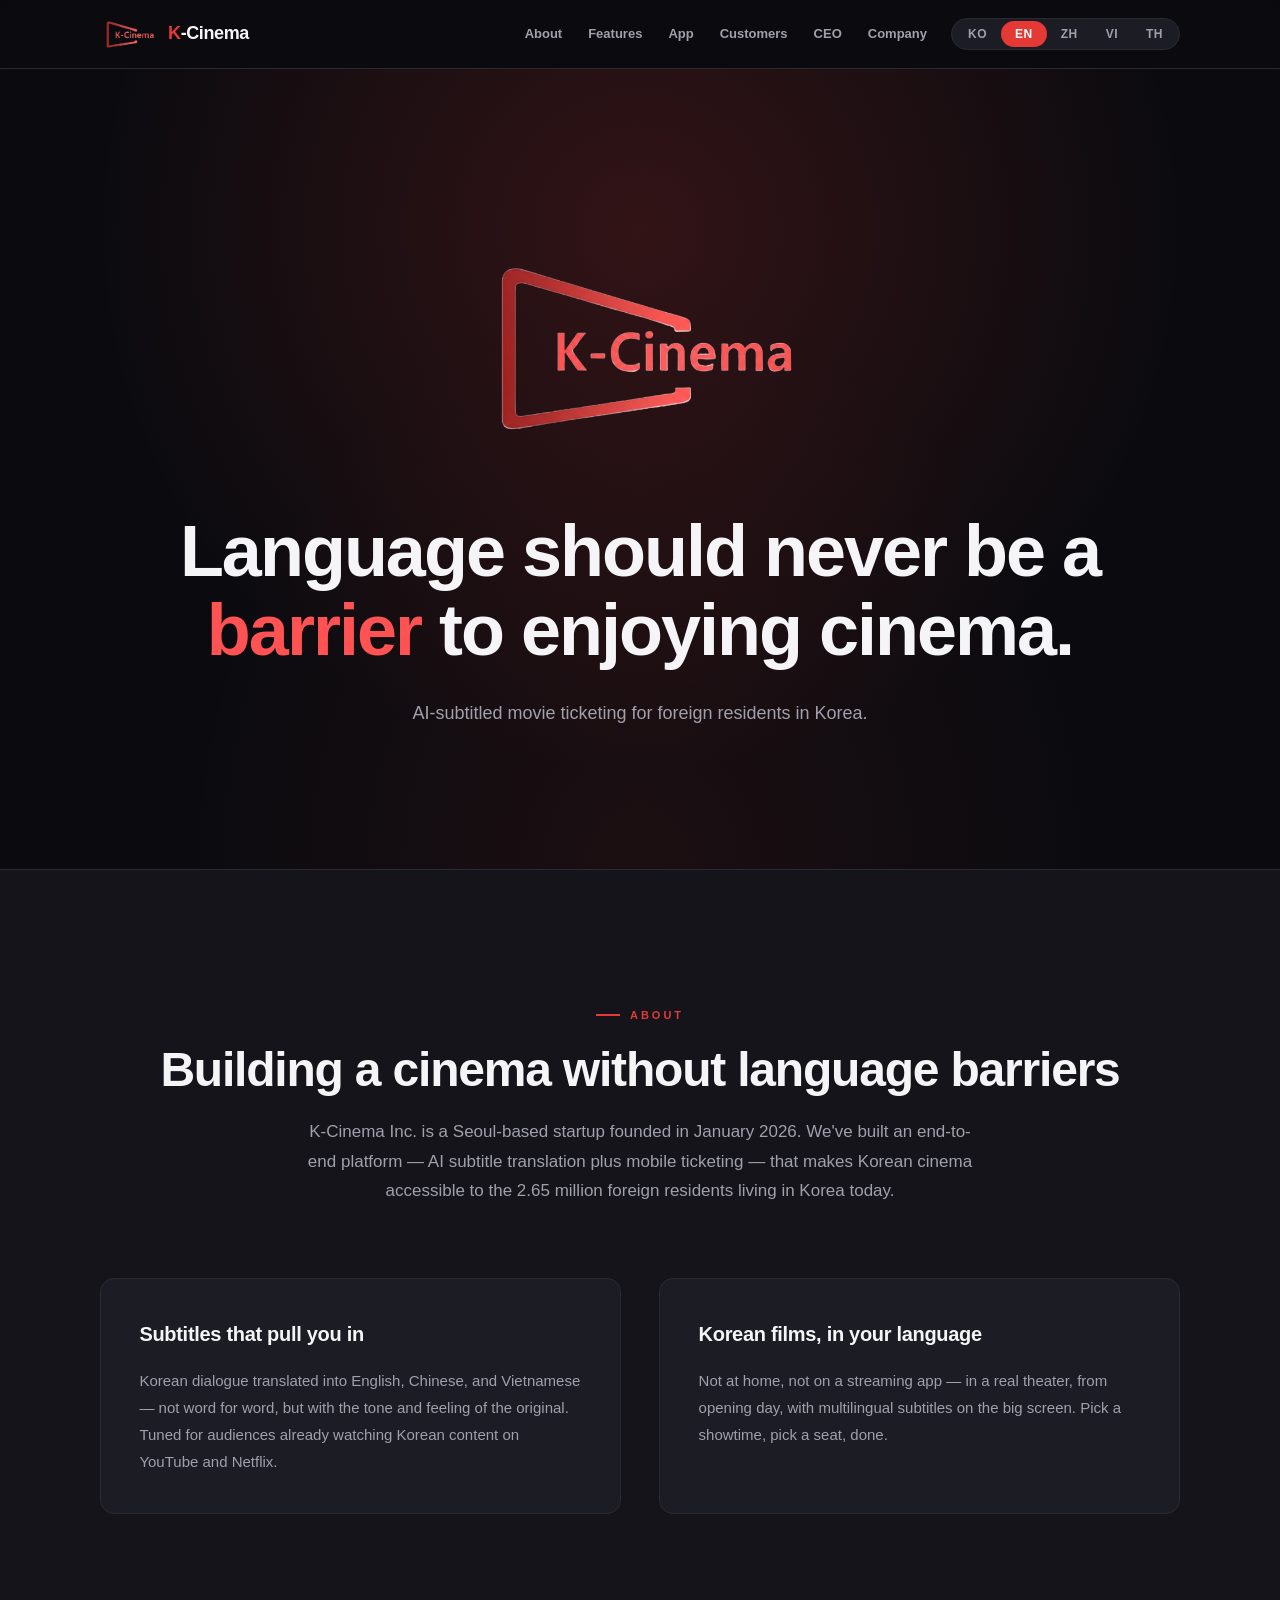
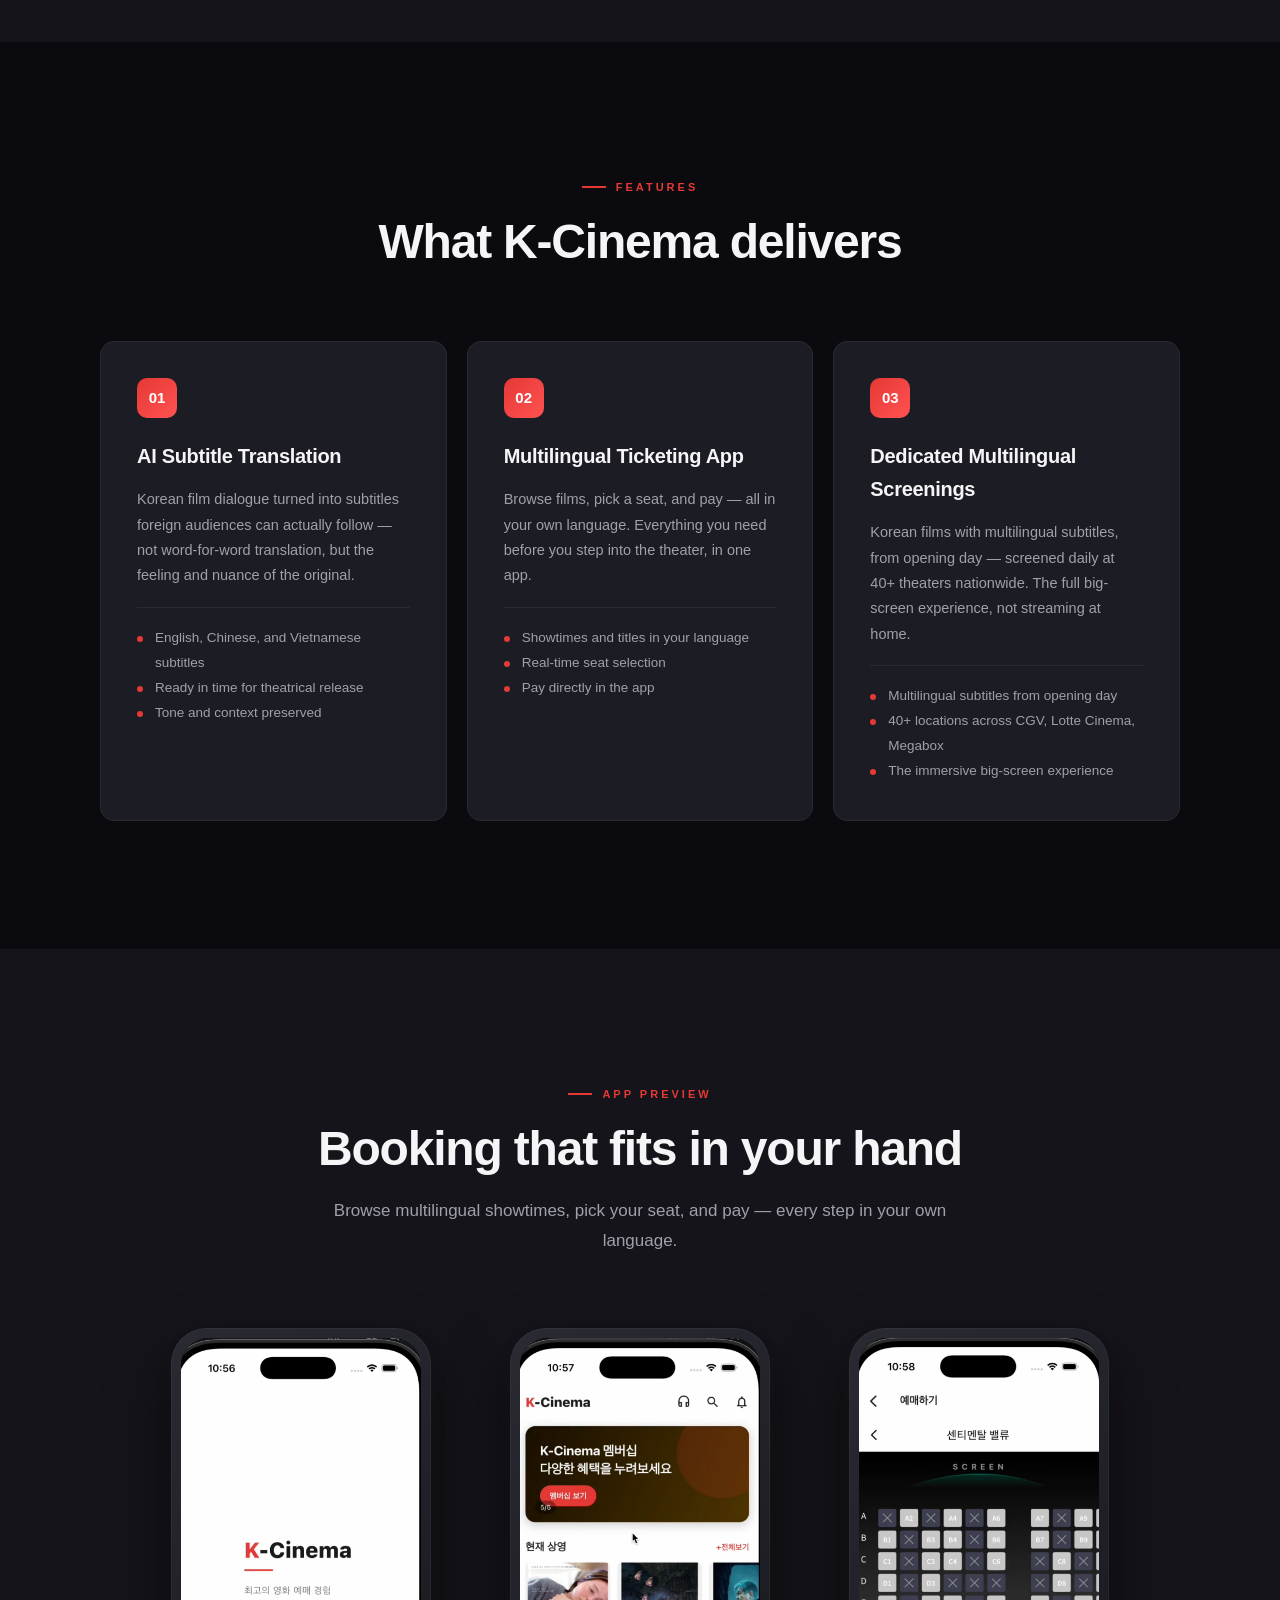
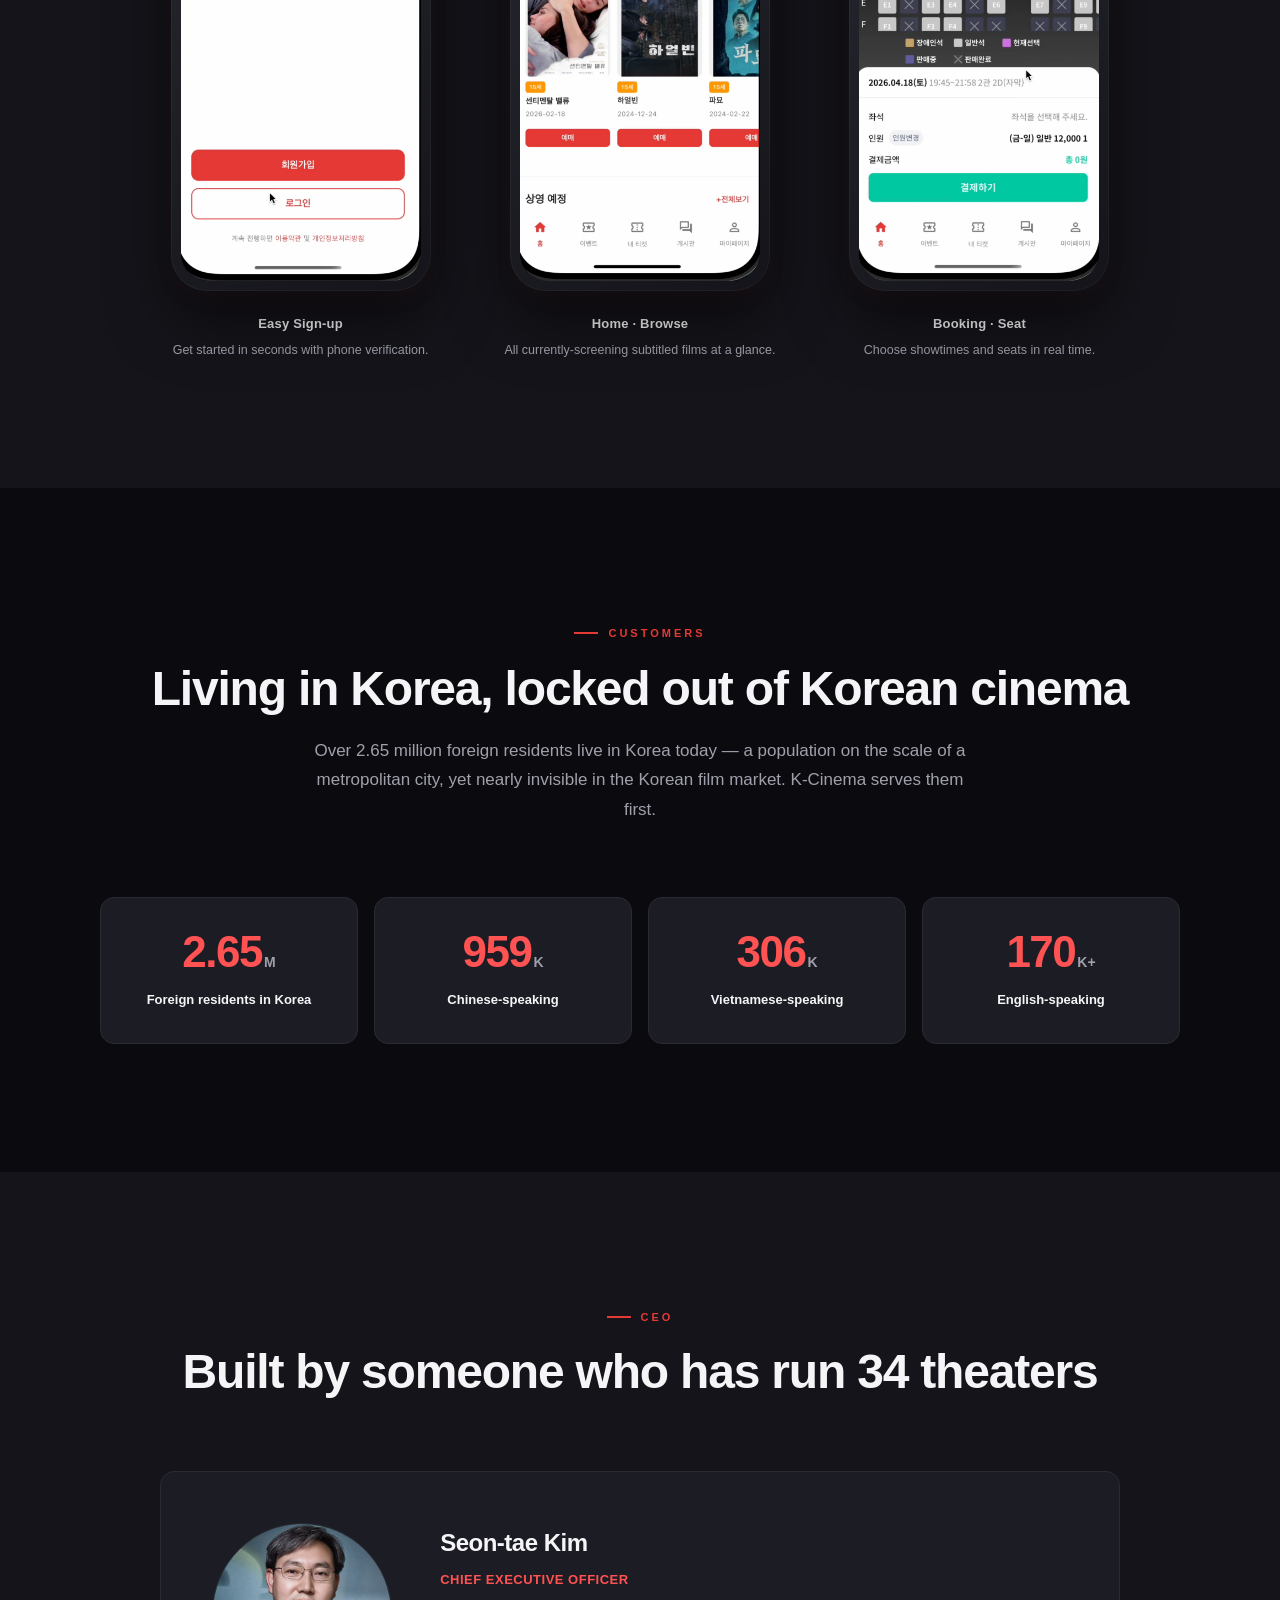
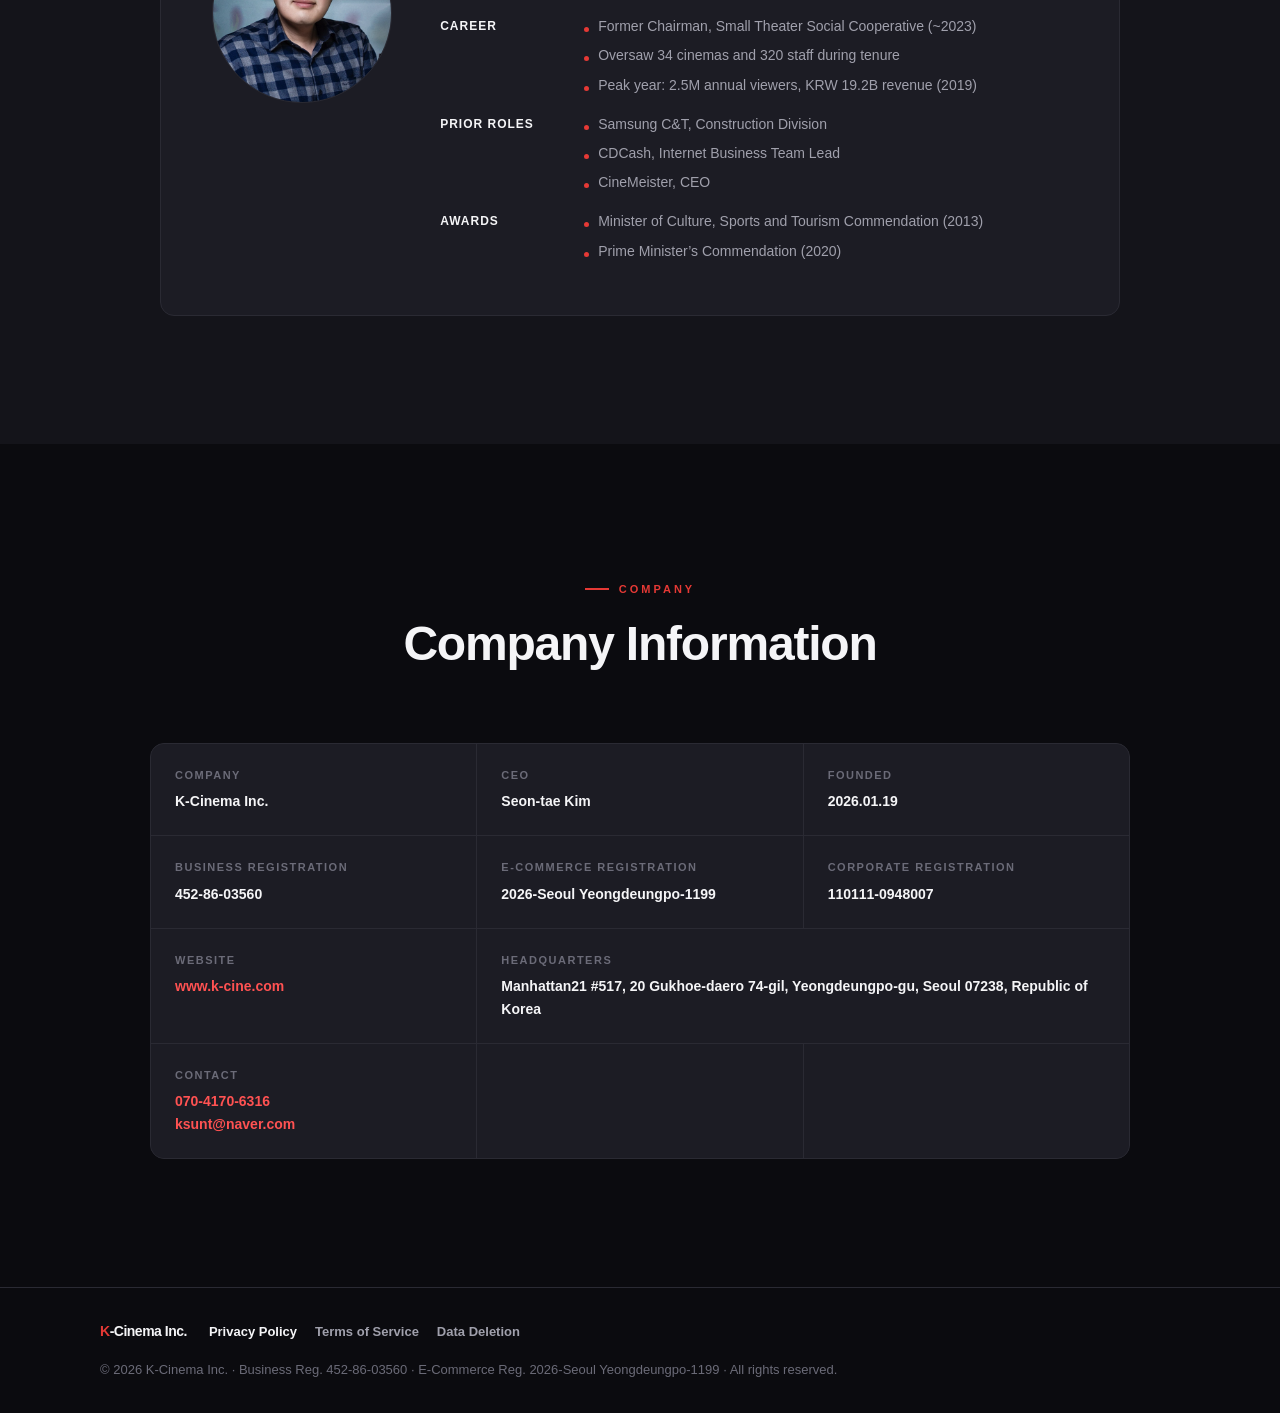
==== index.html @ 25eccb2b "fix: correct EN/VI audience units and i18n translation bugs Localize audience stat numbers so EN/VI " ====
<!DOCTYPE html>
<html lang="ko" data-lang="ko">
<head>
    <meta charset="UTF-8">
    <meta name="viewport" content="width=device-width, initial-scale=1.0">
    <title>K-Cinema | (주)케이시네마</title>
    <meta name="description" content="(주)케이시네마 — AI 자막 자동 번역 기반 영화 티켓 예매. 국내 체류 외국인 265만 명이 언어 장벽 없이 한국 영화를 즐길 수 있도록.">
    <meta property="og:title" content="K-Cinema | (주)케이시네마">
    <meta property="og:description" content="Language should never be a barrier to enjoying cinema.">
    <meta property="og:type" content="website">
    <script>(function(){try{var L=['ko','en','zh','vi','th'];var q=new URLSearchParams(location.search).get('lang');if(q)q=q.toLowerCase();var s=localStorage.getItem('kc-lang');var n=(navigator.language||'').toLowerCase();var l=L.indexOf(q)>=0?q:L.indexOf(s)>=0?s:n.indexOf('ko')===0?'ko':n.indexOf('zh')===0?'zh':n.indexOf('vi')===0?'vi':n.indexOf('th')===0?'th':'en';document.documentElement.setAttribute('data-lang',l);document.documentElement.setAttribute('lang',l);if(L.indexOf(q)>=0)try{localStorage.setItem('kc-lang',q);}catch(e){}}catch(e){}})();</script>
    <meta property="og:url" content="https://www.k-cine.com">
    <meta property="og:image" content="https://www.k-cine.com/logo.png">
    <link rel="icon" type="image/png" href="logo.png">
    <style>
        :root {
            --bg: #0B0B0F;
            --surface: #14141A;
            --card: #1C1C24;
            --card-border: #2A2A33;
            --text: #F5F5F7;
            --text-muted: #A0A0AC;
            --text-dim: #6B6B78;
            --primary: #E53935;
            --primary-soft: #FF5252;
            --primary-dim: #7A1F1D;

            --radius-card: 14px;
            --radius-chip: 999px;

            --container: 1160px;
            --section-py: clamp(72px, 10vw, 132px);

            --font-stack: -apple-system, BlinkMacSystemFont, 'Segoe UI', Roboto, 'Malgun Gothic', '맑은 고딕', sans-serif;
        }

        * { margin: 0; padding: 0; box-sizing: border-box; }
        html { scroll-behavior: smooth; background: var(--bg); }
        body {
            font-family: var(--font-stack);
            color: var(--text);
            background: var(--bg);
            line-height: 1.65;
            -webkit-font-smoothing: antialiased;
            font-feature-settings: "ss01", "ss02";
        }

        img { display: block; max-width: 100%; }
        a { color: inherit; text-decoration: none; }

        .container {
            max-width: var(--container);
            margin: 0 auto;
            padding: 0 clamp(20px, 4vw, 40px);
        }

        section { padding: var(--section-py) 0; }
        section.surface { background: var(--surface); }

        /* ===== i18n visibility ===== */
        [data-lang="ko"] [lang="en"].i18n-el { display: none; }
        [data-lang="en"] [lang="ko"].i18n-el { display: none; }

        /* ===== Nav ===== */
        .nav {
            position: sticky;
            top: 0;
            z-index: 50;
            background: rgba(11, 11, 15, 0.75);
            backdrop-filter: saturate(180%) blur(16px);
            -webkit-backdrop-filter: saturate(180%) blur(16px);
            border-bottom: 1px solid var(--card-border);
        }
        .nav-inner {
            display: flex;
            align-items: center;
            justify-content: space-between;
            height: 68px;
        }
        .brand {
            display: flex;
            align-items: center;
            gap: 10px;
            font-weight: 800;
            font-size: 18px;
            letter-spacing: -0.4px;
        }
        .brand img { height: 38px; width: auto; }
        .brand .k { color: var(--primary); }
        .brand .rest { color: var(--text); }
        .nav-right { display: flex; align-items: center; gap: 24px; }
        .nav-links {
            display: flex;
            gap: 26px;
            font-size: 13px;
            color: var(--text-muted);
        }
        .nav-links a {
            font-weight: 600;
            transition: color 0.15s;
        }
        .nav-links a:hover { color: var(--primary-soft); }
        .lang-toggle {
            display: inline-flex;
            background: var(--card);
            border: 1px solid var(--card-border);
            border-radius: var(--radius-chip);
            padding: 2px;
        }
        .lang-toggle button {
            background: transparent;
            border: 0;
            color: var(--text-muted);
            font-weight: 700;
            font-size: 12px;
            padding: 6px 14px;
            border-radius: var(--radius-chip);
            cursor: pointer;
            letter-spacing: 0.5px;
            transition: all 0.15s;
        }
        .lang-toggle button:hover { color: var(--text); }
        [data-lang="ko"] .lang-toggle [data-setlang="ko"],
        [data-lang="en"] .lang-toggle [data-setlang="en"],
        [data-lang="zh"] .lang-toggle [data-setlang="zh"],
        [data-lang="vi"] .lang-toggle [data-setlang="vi"],
        [data-lang="th"] .lang-toggle [data-setlang="th"] {
            background: var(--primary);
            color: #FFF;
        }
        @media (max-width: 780px) {
            .nav-links { display: none; }
            .lang-toggle button {
                padding: 5px 8px;
                font-size: 11px;
            }
        }

        /* ===== Hero ===== */
        .hero {
            position: relative;
            text-align: center;
            padding: clamp(100px, 14vw, 160px) 0 clamp(80px, 12vw, 140px);
            overflow: hidden;
            border-bottom: 1px solid var(--card-border);
        }
        .hero::before {
            content: "";
            position: absolute;
            inset: 0;
            background:
                radial-gradient(ellipse at 50% 20%, rgba(229, 57, 53, 0.18), transparent 60%),
                radial-gradient(ellipse at 50% 100%, rgba(229, 57, 53, 0.08), transparent 50%);
            pointer-events: none;
        }
        .hero > * { position: relative; }
        .hero-logo {
            display: block;
            margin: 0 auto 48px;
            line-height: 0;
        }
        .hero-logo img {
            height: auto;
            width: clamp(220px, 28vw, 360px);
            display: block;
            margin: 0 auto;
        }
        .hero-tagline {
            font-size: clamp(36px, 7vw, 72px);
            font-weight: 800;
            line-height: 1.1;
            letter-spacing: -2px;
            margin: 0 auto 28px;
            max-width: 960px;
        }
        .hero-tagline .emph { color: var(--primary-soft); }
        .hero-sub {
            font-size: clamp(15px, 1.6vw, 18px);
            color: var(--text-muted);
            max-width: 680px;
            margin: 0 auto;
            line-height: 1.7;
        }
        /* ===== Section headings ===== */
        .section-head {
            text-align: center;
            margin-bottom: clamp(40px, 6vw, 72px);
        }
        .section-eyebrow {
            display: inline-flex;
            align-items: center;
            gap: 10px;
            text-transform: uppercase;
            font-size: 11px;
            letter-spacing: 3px;
            font-weight: 700;
            color: var(--primary);
            margin-bottom: 18px;
        }
        .section-eyebrow::before {
            content: "";
            width: 24px;
            height: 2px;
            background: var(--primary);
        }
        h2 {
            font-size: clamp(30px, 4.5vw, 48px);
            font-weight: 800;
            letter-spacing: -1.2px;
            line-height: 1.15;
            color: var(--text);
        }
        .section-lead {
            max-width: 680px;
            margin: 20px auto 0;
            color: var(--text-muted);
            font-size: clamp(15px, 1.5vw, 17px);
            line-height: 1.75;
        }
        h3 {
            font-size: 20px;
            font-weight: 700;
            letter-spacing: -0.3px;
            color: var(--text);
        }

        /* ===== About ===== */
        .about-grid {
            display: grid;
            grid-template-columns: repeat(2, 1fr);
            gap: clamp(24px, 3vw, 48px);
        }
        .about-card {
            background: var(--card);
            border: 1px solid var(--card-border);
            border-radius: var(--radius-card);
            padding: clamp(28px, 3vw, 40px);
        }
        .about-card h3 { margin-bottom: 16px; }
        .about-card p { color: var(--text-muted); line-height: 1.8; font-size: 15px; }
        .about-card p + p { margin-top: 14px; }
        .about-card strong { color: var(--text); font-weight: 700; }
        @media (max-width: 760px) { .about-grid { grid-template-columns: 1fr; } }

        /* ===== Services ===== */
        .service-grid {
            display: grid;
            grid-template-columns: repeat(3, 1fr);
            gap: 20px;
        }
        .service-card {
            background: var(--card);
            border: 1px solid var(--card-border);
            border-radius: var(--radius-card);
            padding: clamp(28px, 3vw, 36px);
            transition: border-color 0.2s, transform 0.2s;
        }
        .service-card:hover { border-color: var(--primary-dim); transform: translateY(-2px); }
        .service-card .num {
            display: inline-flex;
            align-items: center;
            justify-content: center;
            width: 40px;
            height: 40px;
            border-radius: 10px;
            background: linear-gradient(135deg, var(--primary), var(--primary-soft));
            color: #FFF;
            font-weight: 800;
            margin-bottom: 22px;
            font-size: 15px;
        }
        .service-card h3 { margin-bottom: 14px; }
        .service-card .desc { color: var(--text-muted); font-size: 14.5px; line-height: 1.75; }
        .service-card ul {
            list-style: none;
            margin-top: 18px;
            padding-top: 18px;
            border-top: 1px solid var(--card-border);
            font-size: 13.5px;
            color: var(--text-muted);
            line-height: 1.85;
        }
        .service-card ul li {
            padding-left: 18px;
            position: relative;
        }
        .service-card ul li::before {
            content: "";
            position: absolute;
            left: 0;
            top: 10px;
            width: 6px;
            height: 6px;
            background: var(--primary);
            border-radius: 50%;
        }
        @media (max-width: 900px) { .service-grid { grid-template-columns: 1fr; } }

        /* ===== App Preview ===== */
        .app-preview {
            display: grid;
            grid-template-columns: repeat(3, 1fr);
            gap: clamp(20px, 3vw, 40px);
            max-width: 980px;
            margin: 0 auto;
        }
        .phone-card {
            text-align: center;
        }
        .phone {
            position: relative;
            width: 100%;
            max-width: 260px;
            aspect-ratio: 9 / 19.5;
            margin: 0 auto;
            border-radius: 36px;
            padding: 10px;
            background: linear-gradient(145deg, #2A2A33, #14141A);
            box-shadow:
                0 30px 60px rgba(0,0,0,0.5),
                0 10px 20px rgba(229, 57, 53, 0.05),
                inset 0 0 0 1px rgba(255,255,255,0.04);
        }
        .phone-screen {
            width: 100%;
            height: 100%;
            background: #000;
            border-radius: 28px;
            overflow: hidden;
            position: relative;
        }
        .phone-screen img {
            position: absolute;
            inset: 0;
            width: 100%;
            height: 100%;
            object-fit: cover;
            z-index: 2;
        }
        .phone-screen .placeholder {
            position: absolute;
            inset: 0;
            z-index: 1;
            display: flex;
            align-items: center;
            justify-content: center;
            background:
                radial-gradient(ellipse at 50% 30%, rgba(229, 57, 53, 0.15), transparent 60%),
                #0A0A0F;
            color: var(--text-dim);
            font-size: 11px;
            letter-spacing: 2px;
            text-transform: uppercase;
            font-weight: 700;
        }
        .phone-screen .placeholder::before {
            content: "";
            position: absolute;
            top: 14px;
            left: 50%;
            transform: translateX(-50%);
            width: 80px;
            height: 20px;
            background: #0A0A0F;
            border-radius: 0 0 12px 12px;
        }
        .phone-card-label {
            margin-top: 22px;
            font-size: 13px;
            font-weight: 700;
            color: var(--text);
            letter-spacing: 0.2px;
        }
        .phone-card-desc {
            margin-top: 6px;
            font-size: 12.5px;
            color: var(--text-muted);
            line-height: 1.6;
        }
        @media (max-width: 820px) {
            .app-preview { grid-template-columns: 1fr; max-width: 320px; }
        }

        /* ===== Audience stats ===== */
        .audience-grid {
            display: grid;
            grid-template-columns: repeat(4, 1fr);
            gap: 16px;
        }
        .stat-card {
            background: var(--card);
            border: 1px solid var(--card-border);
            border-radius: var(--radius-card);
            padding: 32px 20px;
            text-align: center;
        }
        .stat-num {
            font-size: clamp(32px, 4vw, 44px);
            font-weight: 800;
            color: var(--primary-soft);
            letter-spacing: -1.5px;
            line-height: 1;
        }
        .stat-unit {
            font-size: 14px;
            font-weight: 700;
            color: var(--text-muted);
            margin-left: 2px;
        }
        .stat-label {
            margin-top: 14px;
            font-size: 13px;
            color: var(--text);
            font-weight: 600;
        }
        @media (max-width: 760px) { .audience-grid { grid-template-columns: repeat(2, 1fr); } }

        /* ===== Leadership ===== */
        .leader-card {
            background: var(--card);
            border: 1px solid var(--card-border);
            border-radius: var(--radius-card);
            padding: clamp(32px, 4vw, 56px);
            max-width: 960px;
            margin: 0 auto;
            display: grid;
            grid-template-columns: 180px 1fr;
            gap: clamp(24px, 4vw, 48px);
            align-items: start;
        }
        .leader-photo {
            width: 180px;
            height: 180px;
            border-radius: 50%;
            overflow: hidden;
            background: linear-gradient(135deg, var(--primary), var(--primary-dim));
            position: relative;
            border: 1px solid var(--card-border);
            flex-shrink: 0;
        }
        .leader-photo img {
            width: 100%;
            height: 100%;
            object-fit: cover;
        }
        .leader-name {
            font-size: 24px;
            font-weight: 800;
            letter-spacing: -0.5px;
        }
        .leader-name .en {
            display: inline-block;
            margin-left: 8px;
            font-size: 15px;
            color: var(--text-muted);
            font-weight: 600;
        }
        .leader-title {
            margin-top: 6px;
            font-size: 13px;
            color: var(--primary-soft);
            font-weight: 700;
            letter-spacing: 0.5px;
            text-transform: uppercase;
        }
        .leader-bio {
            margin-top: 24px;
            display: grid;
            grid-template-columns: 120px 1fr;
            gap: 14px 24px;
            font-size: 14px;
            line-height: 1.75;
        }
        .leader-bio dt {
            font-weight: 700;
            color: var(--text);
            font-size: 12px;
            text-transform: uppercase;
            letter-spacing: 1px;
            padding-top: 2px;
        }
        .leader-bio dd { color: var(--text-muted); }
        .leader-bio .bio-list {
            list-style: none;
            margin: 0;
            padding: 0;
        }
        .leader-bio .bio-list li {
            padding-left: 14px;
            position: relative;
            line-height: 1.8;
        }
        .leader-bio .bio-list li::before {
            content: "";
            position: absolute;
            left: 0;
            top: 13px;
            width: 5px;
            height: 5px;
            background: var(--primary);
            border-radius: 50%;
        }
        .leader-bio .bio-list li + li { margin-top: 4px; }
        @media (max-width: 760px) {
            .leader-card { grid-template-columns: 1fr; text-align: center; }
            .leader-photo { margin: 0 auto; width: 140px; height: 140px; }
            .leader-bio { grid-template-columns: 1fr; gap: 4px 0; text-align: left; }
            .leader-bio dd { margin-bottom: 14px; }
        }

        /* ===== Contact — compact ===== */
        .contact-grid {
            display: grid;
            grid-template-columns: repeat(3, 1fr);
            gap: 1px;
            max-width: 980px;
            margin: 0 auto;
            background: var(--card-border);
            border: 1px solid var(--card-border);
            border-radius: var(--radius-card);
            overflow: hidden;
        }
        .contact-cell {
            background: var(--card);
            padding: 22px 24px;
        }
        .contact-cell dt {
            font-size: 11px;
            font-weight: 700;
            text-transform: uppercase;
            letter-spacing: 1.5px;
            color: var(--text-dim);
            margin-bottom: 6px;
        }
        .contact-cell dd {
            font-size: 14px;
            color: var(--text);
            font-weight: 600;
            word-break: break-word;
        }
        .contact-cell dd a { color: var(--primary-soft); }
        .contact-cell dd a:hover { color: var(--primary); text-decoration: underline; }
        .contact-cell.span-2 { grid-column: span 2; }
        @media (max-width: 760px) {
            .contact-grid { grid-template-columns: 1fr; }
            .contact-cell.span-2 { grid-column: span 1; }
        }

        /* ===== Footer ===== */
        footer {
            border-top: 1px solid var(--card-border);
            padding: 32px 0;
            font-size: 13px;
            color: var(--text-dim);
        }
        .footer-inner {
            display: flex;
            justify-content: space-between;
            align-items: center;
            gap: 16px 24px;
            flex-wrap: wrap;
        }
        .footer-left {
            display: flex;
            align-items: center;
            gap: 22px;
            flex-wrap: wrap;
        }
        .footer-brand {
            font-weight: 800;
            letter-spacing: -0.5px;
            color: var(--text);
            font-size: 14px;
        }
        .footer-brand .k { color: var(--primary); }
        .footer-links {
            display: flex;
            gap: 18px;
            font-size: 13px;
        }
        .footer-links a {
            color: var(--text-muted);
            font-weight: 600;
            cursor: pointer;
            transition: color 0.15s;
        }
        .footer-links a.priv { color: var(--text); }
        .footer-links a:hover { color: var(--primary-soft); }
    </style>
</head>
<body>

<nav class="nav">
    <div class="container nav-inner">
        <a class="brand" href="#top" aria-label="K-Cinema">
            <img src="logo.png" alt="">
            <span><span class="k">K</span><span class="rest">-Cinema</span></span>
        </a>
        <div class="nav-right">
            <div class="nav-links">
                <a href="#about" data-i18n="nav.about">소개</a>
                <a href="#service" data-i18n="nav.service">기능</a>
                <a href="#app" data-i18n="nav.app">앱</a>
                <a href="#audience" data-i18n="nav.audience">고객</a>
                <a href="#leadership" data-i18n="nav.leadership">대표자</a>
                <a href="#contact" data-i18n="nav.contact">회사</a>
            </div>
            <div class="lang-toggle" role="group" aria-label="Language">
                <button type="button" data-setlang="ko">KO</button>
                <button type="button" data-setlang="en">EN</button>
                <button type="button" data-setlang="zh">ZH</button>
                <button type="button" data-setlang="vi">VI</button>
                <button type="button" data-setlang="th">TH</button>
            </div>
        </div>
    </div>
</nav>

<section class="hero" id="top">
    <div class="container">
        <div class="hero-logo">
            <img src="logo.png" alt="K-Cinema">
        </div>
        <h1 class="hero-tagline">
            <span data-i18n-html="hero.tagline">언어가 영화 관람의 <span class="emph">장벽</span>이 되지 않는 사회를 만듭니다.</span>
        </h1>
        <p class="hero-sub" data-i18n="hero.sub">AI 자막 자동 번역 기반 영화 티켓 예매 서비스</p>
    </div>
</section>

<section class="surface" id="about">
    <div class="container">
        <div class="section-head">
            <div class="section-eyebrow" data-i18n="about.eyebrow">소개</div>
            <h2 data-i18n="about.title">언어 장벽 없는 영화관을 만듭니다</h2>
            <p class="section-lead" data-i18n="about.lead">(주)케이시네마는 2026년 1월 설립된 스타트업으로, 국내에 거주하는 외국인 체류자 약 265만 명이 언어 장벽 없이 한국 영화를 즐길 수 있도록 AI 자막 자동 번역과 영화 티켓 예매를 결합한 통합 서비스를 개발했습니다.</p>
        </div>
        <div class="about-grid">
            <div class="about-card">
                <h3 data-i18n="about.card1.title">영화에 빠져들게 하는 자막</h3>
                <p data-i18n="about.card1.p">한국어 대사를 영어·중국어·베트남어로 옮깁니다. 직역이 아니라 대사의 뉘앙스와 감정까지 담은 자막 — 이미 유튜브와 넷플릭스로 한국 콘텐츠를 즐기고 있는 외국인 관객의 눈높이에 맞춥니다.</p>
            </div>
            <div class="about-card">
                <h3 data-i18n="about.card2.title">한국 영화, 자국어 자막으로</h3>
                <p data-i18n="about.card2.p">집에서 켜는 OTT가 아니라 극장에서, 개봉 당일부터 다국어 자막으로 한국 영화를 상영합니다. 관객은 앱에서 상영작과 시간을 고르고 좌석을 예매하면 끝입니다.</p>
            </div>
        </div>
    </div>
</section>

<section id="service">
    <div class="container">
        <div class="section-head">
            <div class="section-eyebrow" data-i18n="service.eyebrow">기능</div>
            <h2 data-i18n="service.title">K-Cinema가 제공하는 것</h2>
        </div>
        <div class="service-grid">
            <article class="service-card">
                <div class="num">01</div>
                <h3 data-i18n="service.s1.title">AI 자막 자동 번역</h3>
                <p class="desc" data-i18n="service.s1.desc">한국 영화의 대사를 외국인 관객이 자연스럽게 따라갈 수 있는 자막으로 옮깁니다. 직역이 아니라, 원작의 뉘앙스와 감정을 그대로 살린 번역입니다.</p>
                <ul>
                    <li data-i18n="service.s1.li1">영어 · 중국어 · 베트남어 자막 제공</li>
                    <li data-i18n="service.s1.li2">개봉 시점에 맞춘 빠른 공급</li>
                    <li data-i18n="service.s1.li3">문맥과 어감을 살린 번역 품질</li>
                </ul>
            </article>
            <article class="service-card">
                <div class="num">02</div>
                <h3 data-i18n="service.s2.title">다국어 영화 예매 앱</h3>
                <p class="desc" data-i18n="service.s2.desc">한국어를 몰라도 자국어로 영화를 고르고, 좌석을 예매하고, 결제까지. 영화관에 도착하기 전까지 모든 과정을 앱 하나로 끝냅니다.</p>
                <ul>
                    <li data-i18n="service.s2.li1">자국어로 보는 상영작과 시간표</li>
                    <li data-i18n="service.s2.li2">실시간 좌석 선택</li>
                    <li data-i18n="service.s2.li3">앱 안에서 바로 결제</li>
                </ul>
            </article>
            <article class="service-card">
                <div class="num">03</div>
                <h3 data-i18n="service.s3.title">전용 다국어 상영관</h3>
                <p class="desc" data-i18n="service.s3.desc">전국 40여 개 영화관에서 개봉 당일부터 한국 영화를 다국어 자막으로 매일 상영합니다. 집에서 켜는 OTT가 아닌, 극장의 대형 스크린에서만 경험할 수 있는 관람입니다.</p>
                <ul>
                    <li data-i18n="service.s3.li1">개봉 당일부터 다국어 자막 상영</li>
                    <li data-i18n="service.s3.li2">CGV · 롯데시네마 · 메가박스 40여 개 지점</li>
                    <li data-i18n="service.s3.li3">극장에서만 만나는 대형 스크린 관람 경험</li>
                </ul>
            </article>
        </div>
    </div>
</section>

<section class="surface" id="app">
    <div class="container">
        <div class="section-head">
            <div class="section-eyebrow" data-i18n="app.eyebrow">앱 미리보기</div>
            <h2 data-i18n="app.title">손 안에서 끝나는 예매 경험</h2>
            <p class="section-lead" data-i18n="app.lead">홈 화면에서 다국어 상영작을 확인하고, 좌석을 고르고, 결제까지 — 전 과정을 자국어로.</p>
        </div>
        <div class="app-preview">
            <div class="phone-card">
                <div class="phone">
                    <div class="phone-screen">
                        <img src="images/app-captured/home.png" alt="" onerror="this.style.display='none'">
                        <div class="placeholder">Sign up</div>
                    </div>
                </div>
                <div class="phone-card-label" data-i18n="app.phone1.label">간편 회원가입</div>
                <div class="phone-card-desc" data-i18n="app.phone1.desc">휴대폰 번호 인증으로 몇 초 안에 시작.</div>
            </div>
            <div class="phone-card">
                <div class="phone">
                    <div class="phone-screen">
                        <img src="images/app-captured/browse-movie.png" alt="" onerror="this.style.display='none'">
                        <div class="placeholder">Home</div>
                    </div>
                </div>
                <div class="phone-card-label" data-i18n="app.phone2.label">홈 · 상영작 탐색</div>
                <div class="phone-card-desc" data-i18n="app.phone2.desc">현재 상영 중인 다국어 자막 영화를 한눈에.</div>
            </div>
            <div class="phone-card">
                <div class="phone">
                    <div class="phone-screen">
                        <img src="images/app-captured/booking-seat.png" alt="" onerror="this.style.display='none'">
                        <div class="placeholder">Booking</div>
                    </div>
                </div>
                <div class="phone-card-label" data-i18n="app.phone3.label">예매 · 좌석 선택</div>
                <div class="phone-card-desc" data-i18n="app.phone3.desc">상영 시간과 좌석을 실시간으로 선택.</div>
            </div>
        </div>
    </div>
</section>

<section id="audience">
    <div class="container">
        <div class="section-head">
            <div class="section-eyebrow" data-i18n="audience.eyebrow">고객</div>
            <h2 data-i18n="audience.title">한국에 살고, 한국 영화를 보지 못하는 관객들</h2>
            <p class="section-lead" data-i18n="audience.lead">국내 외국인 체류자는 약 265만 명 — 광역시 하나에 맞먹는 규모지만, 한국 영화 시장에서 거의 보이지 않는 관객층입니다. K-Cinema는 이들을 첫 번째 고객으로 둡니다.</p>
        </div>
        <div class="audience-grid">
            <div class="stat-card">
                <div><span class="stat-num">2.65</span><span class="stat-unit">M</span></div>
                <div class="stat-label" data-i18n="audience.s1">국내 외국인 체류자</div>
            </div>
            <div class="stat-card">
                <div><span class="stat-num" data-i18n="audience.n2">95.9</span><span class="stat-unit" data-i18n="unit.10k">만</span></div>
                <div class="stat-label" data-i18n="audience.s2">중국어권</div>
            </div>
            <div class="stat-card">
                <div><span class="stat-num" data-i18n="audience.n3">30.6</span><span class="stat-unit" data-i18n="unit.10k">만</span></div>
                <div class="stat-label" data-i18n="audience.s3">베트남어권</div>
            </div>
            <div class="stat-card">
                <div><span class="stat-num" data-i18n="audience.n4">17.0</span><span class="stat-unit" data-i18n="unit.10kplus">만+</span></div>
                <div class="stat-label" data-i18n="audience.s4">영어권</div>
            </div>
        </div>
    </div>
</section>

<section class="surface" id="leadership">
    <div class="container">
        <div class="section-head">
            <div class="section-eyebrow" data-i18n="leader.eyebrow">대표자</div>
            <h2 data-i18n="leader.title">34개 영화관을 운영해 본 사람이 만듭니다</h2>
        </div>
        <div class="leader-card">
            <div class="leader-photo">
                <img src="images/ceo.png" alt="" onerror="this.style.display='none'">
            </div>
            <div>
                <div class="leader-name" data-i18n="leader.name">김선태</div>
                <div class="leader-title" data-i18n="leader.role">대표이사 · CEO</div>
                <dl class="leader-bio">
                    <dt data-i18n="leader.bio1.dt">경력</dt>
                    <dd data-i18n-html="leader.bio1.dd"><ul class="bio-list"><li>작은영화관사회적협동조합 이사장 역임 (~2023)</li><li>재임 중 전국 34개 영화관, 직원 320명 운영</li><li>연 관람객 250만 명, 연 매출 192억 원 달성 (2019 기준)</li></ul></dd>

                    <dt data-i18n="leader.bio2.dt">이전 이력</dt>
                    <dd data-i18n-html="leader.bio2.dd"><ul class="bio-list"><li>삼성물산 건설부문</li><li>시디캐시(CDCash) 인터넷사업 팀장</li><li>시네마이스터 대표</li></ul></dd>

                    <dt data-i18n="leader.bio3.dt">수상</dt>
                    <dd data-i18n-html="leader.bio3.dd"><ul class="bio-list"><li>문화체육관광부 장관 표창 (2013)</li><li>국무총리 표창 (2020)</li></ul></dd>
                </dl>
            </div>
        </div>
    </div>
</section>

<section id="contact">
    <div class="container">
        <div class="section-head">
            <div class="section-eyebrow" data-i18n="contact.eyebrow">회사</div>
            <h2 data-i18n="contact.title">회사 정보 및 연락처</h2>
        </div>
        <dl class="contact-grid">
            <div class="contact-cell">
                <dt data-i18n="contact.company">회사명</dt>
                <dd data-i18n="contact.companyV">(주)케이시네마</dd>
            </div>
            <div class="contact-cell">
                <dt data-i18n="contact.ceo">대표자</dt>
                <dd data-i18n="contact.ceoV">김선태</dd>
            </div>
            <div class="contact-cell">
                <dt data-i18n="contact.founded">설립일</dt>
                <dd>2026.01.19</dd>
            </div>
            <div class="contact-cell">
                <dt data-i18n="contact.bizreg">사업자등록번호</dt>
                <dd>452-86-03560</dd>
            </div>
            <div class="contact-cell">
                <dt data-i18n="contact.ecreg">통신판매업 신고번호</dt>
                <dd data-i18n="contact.ecregV">제2026-서울영등포-1199호</dd>
            </div>
            <div class="contact-cell">
                <dt data-i18n="contact.corpreg">법인등록번호</dt>
                <dd>110111-0948007</dd>
            </div>
            <div class="contact-cell">
                <dt data-i18n="contact.web">웹사이트</dt>
                <dd><a href="https://www.k-cine.com">www.k-cine.com</a></dd>
            </div>
            <div class="contact-cell span-2">
                <dt data-i18n="contact.address">본사</dt>
                <dd data-i18n="contact.addressV">서울 영등포구 국회대로74길 20, 맨하탄21 517호 (07238)</dd>
            </div>
            <div class="contact-cell">
                <dt data-i18n="contact.reach">연락처</dt>
                <dd><a href="tel:+827041706316">070-4170-6316</a><br><a href="mailto:ksunt@naver.com">ksunt@naver.com</a></dd>
            </div>
            <div class="contact-cell" aria-hidden="true"></div>
            <div class="contact-cell" aria-hidden="true"></div>
        </dl>
    </div>
</section>

<footer>
    <div class="container footer-inner">
        <div class="footer-left">
            <div class="footer-brand"><span class="k">K</span>-Cinema Inc.</div>
            <div class="footer-links">
                <a class="priv" href="privacy.html" data-i18n="footer.privacy">개인정보처리방침</a>
                <a href="terms.html" data-i18n="footer.terms">이용약관</a>
                <a href="data-deletion.html" data-i18n="footer.dataDeletion">데이터 삭제 안내</a>
            </div>
        </div>
        <div data-i18n="footer.meta">&copy; 2026 (주)케이시네마 · 사업자등록번호 452-86-03560 · 통신판매업 신고번호 제2026-서울영등포-1199호 · All rights reserved.</div>
    </div>
</footer>

<script>
(function() {
    const dict = {
        ko: {
            'nav.about': '소개', 'nav.service': '기능', 'nav.app': '앱', 'nav.audience': '고객', 'nav.leadership': '대표자', 'nav.contact': '회사',

            'hero.tagline': '언어가 영화 관람의 <span class="emph">장벽</span>이 되지 않는 사회를 만듭니다.',
            'hero.sub': 'AI 자막 자동 번역 기반 영화 티켓 예매 서비스',

            'about.eyebrow': '소개',
            'about.title': '언어 장벽 없는 영화관을 만듭니다',
            'about.lead': '(주)케이시네마는 2026년 1월 설립된 스타트업으로, 국내에 거주하는 외국인 체류자 약 265만 명이 언어 장벽 없이 한국 영화를 즐길 수 있도록 AI 자막 자동 번역과 영화 티켓 예매를 결합한 통합 서비스를 개발했습니다.',
            'about.card1.title': '영화에 빠져들게 하는 자막',
            'about.card1.p': '한국어 대사를 영어·중국어·베트남어로 옮깁니다. 직역이 아니라 대사의 뉘앙스와 감정까지 담은 자막 — 이미 유튜브와 넷플릭스로 한국 콘텐츠를 즐기고 있는 외국인 관객의 눈높이에 맞춥니다.',
            'about.card2.title': '한국 영화, 자국어 자막으로',
            'about.card2.p': '집에서 켜는 OTT가 아니라 극장에서, 개봉 당일부터 다국어 자막으로 한국 영화를 상영합니다. 관객은 앱에서 상영작과 시간을 고르고 좌석을 예매하면 끝입니다.',

            'service.eyebrow': '기능',
            'service.title': 'K-Cinema가 제공하는 것',
            'service.s1.title': 'AI 자막 자동 번역',
            'service.s1.desc': '한국 영화의 대사를 외국인 관객이 자연스럽게 따라갈 수 있는 자막으로 옮깁니다. 직역이 아니라, 원작의 뉘앙스와 감정을 그대로 살린 번역입니다.',
            'service.s1.li1': '영어 · 중국어 · 베트남어 자막 제공',
            'service.s1.li2': '개봉 시점에 맞춘 빠른 공급',
            'service.s1.li3': '문맥과 어감을 살린 번역 품질',
            'service.s2.title': '다국어 영화 예매 앱',
            'service.s2.desc': '한국어를 몰라도 자국어로 영화를 고르고, 좌석을 예매하고, 결제까지. 영화관에 도착하기 전까지 모든 과정을 앱 하나로 끝냅니다.',
            'service.s2.li1': '자국어로 보는 상영작과 시간표',
            'service.s2.li2': '실시간 좌석 선택',
            'service.s2.li3': '앱 안에서 바로 결제',
            'service.s3.title': '전용 다국어 상영관',
            'service.s3.desc': '전국 40여 개 영화관에서 개봉 당일부터 한국 영화를 다국어 자막으로 매일 상영합니다. 집에서 켜는 OTT가 아닌, 극장의 대형 스크린에서만 경험할 수 있는 관람입니다.',
            'service.s3.li1': '개봉 당일부터 다국어 자막 상영',
            'service.s3.li2': 'CGV · 롯데시네마 · 메가박스 40여 개 지점',
            'service.s3.li3': '극장에서만 만나는 대형 스크린 관람 경험',

            'app.eyebrow': '앱 미리보기',
            'app.title': '손 안에서 끝나는 예매 경험',
            'app.lead': '홈 화면에서 다국어 상영작을 확인하고, 좌석을 고르고, 결제까지 — 전 과정을 자국어로.',
            'app.phone1.label': '간편 회원가입',
            'app.phone1.desc': '휴대폰 번호 인증으로 몇 초 안에 시작.',
            'app.phone2.label': '홈 · 상영작 탐색',
            'app.phone2.desc': '현재 상영 중인 다국어 자막 영화를 한눈에.',
            'app.phone3.label': '예매 · 좌석 선택',
            'app.phone3.desc': '상영 시간과 좌석을 실시간으로 선택.',

            'audience.eyebrow': '고객',
            'audience.title': '한국에 살고, 한국 영화를 보지 못하는 관객들',
            'audience.lead': '국내 외국인 체류자는 약 265만 명 — 광역시 하나에 맞먹는 규모지만, 한국 영화 시장에서 거의 보이지 않는 관객층입니다. K-Cinema는 이들을 첫 번째 고객으로 둡니다.',
            'audience.s1': '국내 외국인 체류자',
            'audience.s2': '중국어권',
            'audience.s3': '베트남어권',
            'audience.s4': '영어권',
            'audience.n2': '95.9', 'audience.n3': '30.6', 'audience.n4': '17.0',
            'unit.10k': '만', 'unit.10kplus': '만+',

            'leader.eyebrow': '대표자',
            'leader.title': '34개 영화관을 운영해 본 사람이 만듭니다',
            'leader.name': '김선태',
            'leader.role': '대표이사 · CEO',
            'leader.bio1.dt': '경력',
            'leader.bio1.dd': '<ul class="bio-list"><li>작은영화관사회적협동조합 이사장 역임 (~2023)</li><li>재임 중 전국 34개 영화관, 직원 320명 운영</li><li>연 관람객 250만 명, 연 매출 192억 원 달성 (2019 기준)</li></ul>',
            'leader.bio2.dt': '이전 이력',
            'leader.bio2.dd': '<ul class="bio-list"><li>삼성물산 건설부문</li><li>시디캐시(CDCash) 인터넷사업 팀장</li><li>시네마이스터 대표</li></ul>',
            'leader.bio3.dt': '수상',
            'leader.bio3.dd': '<ul class="bio-list"><li>문화체육관광부 장관 표창 (2013)</li><li>국무총리 표창 (2020)</li></ul>',

            'contact.eyebrow': '회사',
            'contact.title': '회사 정보 및 연락처',
            'contact.company': '회사명',
            'contact.companyV': '(주)케이시네마',
            'contact.ceo': '대표자',
            'contact.ceoV': '김선태',
            'contact.founded': '설립일',
            'contact.bizreg': '사업자등록번호',
            'contact.ecreg': '통신판매업 신고번호',
            'contact.ecregV': '제2026-서울영등포-1199호',
            'contact.corpreg': '법인등록번호',
            'contact.web': '웹사이트',
            'contact.address': '본사',
            'contact.addressV': '서울 영등포구 국회대로74길 20, 맨하탄21 517호 (07238)',
            'contact.reach': '연락처',

            'footer.privacy': '개인정보처리방침',
            'footer.terms': '이용약관',
            'footer.dataDeletion': '데이터 삭제 안내',
            'footer.meta': '© 2026 (주)케이시네마 · 사업자등록번호 452-86-03560 · 통신판매업 신고번호 제2026-서울영등포-1199호 · All rights reserved.'
        },
        en: {
            'nav.about': 'About', 'nav.service': 'Features', 'nav.app': 'App', 'nav.audience': 'Customers', 'nav.leadership': 'CEO', 'nav.contact': 'Company',

            'hero.tagline': 'Language should never be a <span class="emph">barrier</span> to enjoying cinema.',
            'hero.sub': 'AI-subtitled movie ticketing for foreign residents in Korea.',

            'about.eyebrow': 'About',
            'about.title': 'Building a cinema without language barriers',
            'about.lead': "K-Cinema Inc. is a Seoul-based startup founded in January 2026. We've built an end-to-end platform — AI subtitle translation plus mobile ticketing — that makes Korean cinema accessible to the 2.65 million foreign residents living in Korea today.",
            'about.card1.title': 'Subtitles that pull you in',
            'about.card1.p': "Korean dialogue translated into English, Chinese, and Vietnamese — not word for word, but with the tone and feeling of the original. Tuned for audiences already watching Korean content on YouTube and Netflix.",
            'about.card2.title': 'Korean films, in your language',
            'about.card2.p': 'Not at home, not on a streaming app — in a real theater, from opening day, with multilingual subtitles on the big screen. Pick a showtime, pick a seat, done.',

            'service.eyebrow': 'Features',
            'service.title': 'What K-Cinema delivers',
            'service.s1.title': 'AI Subtitle Translation',
            'service.s1.desc': 'Korean film dialogue turned into subtitles foreign audiences can actually follow — not word-for-word translation, but the feeling and nuance of the original.',
            'service.s1.li1': 'English, Chinese, and Vietnamese subtitles',
            'service.s1.li2': 'Ready in time for theatrical release',
            'service.s1.li3': 'Tone and context preserved',
            'service.s2.title': 'Multilingual Ticketing App',
            'service.s2.desc': 'Browse films, pick a seat, and pay — all in your own language. Everything you need before you step into the theater, in one app.',
            'service.s2.li1': 'Showtimes and titles in your language',
            'service.s2.li2': 'Real-time seat selection',
            'service.s2.li3': 'Pay directly in the app',
            'service.s3.title': 'Dedicated Multilingual Screenings',
            'service.s3.desc': 'Korean films with multilingual subtitles, from opening day — screened daily at 40+ theaters nationwide. The full big-screen experience, not streaming at home.',
            'service.s3.li1': 'Multilingual subtitles from opening day',
            'service.s3.li2': '40+ locations across CGV, Lotte Cinema, Megabox',
            'service.s3.li3': 'The immersive big-screen experience',

            'app.eyebrow': 'App Preview',
            'app.title': 'Booking that fits in your hand',
            'app.lead': 'Browse multilingual showtimes, pick your seat, and pay — every step in your own language.',
            'app.phone1.label': 'Easy Sign-up',
            'app.phone1.desc': 'Get started in seconds with phone verification.',
            'app.phone2.label': 'Home · Browse',
            'app.phone2.desc': 'All currently-screening subtitled films at a glance.',
            'app.phone3.label': 'Booking · Seat',
            'app.phone3.desc': 'Choose showtimes and seats in real time.',

            'audience.eyebrow': 'Customers',
            'audience.title': 'Living in Korea, locked out of Korean cinema',
            'audience.lead': 'Over 2.65 million foreign residents live in Korea today — a population on the scale of a metropolitan city, yet nearly invisible in the Korean film market. K-Cinema serves them first.',
            'audience.s1': 'Foreign residents in Korea',
            'audience.s2': 'Chinese-speaking',
            'audience.s3': 'Vietnamese-speaking',
            'audience.s4': 'English-speaking',
            'audience.n2': '959', 'audience.n3': '306', 'audience.n4': '170',
            'unit.10k': 'K', 'unit.10kplus': 'K+',

            'leader.eyebrow': 'CEO',
            'leader.title': 'Built by someone who has run 34 theaters',
            'leader.name': 'Seon-tae Kim',
            'leader.role': 'Chief Executive Officer',
            'leader.bio1.dt': 'Career',
            'leader.bio1.dd': '<ul class="bio-list"><li>Former Chairman, Small Theater Social Cooperative (~2023)</li><li>Oversaw 34 cinemas and 320 staff during tenure</li><li>Peak year: 2.5M annual viewers, KRW 19.2B revenue (2019)</li></ul>',
            'leader.bio2.dt': 'Prior Roles',
            'leader.bio2.dd': '<ul class="bio-list"><li>Samsung C&amp;T, Construction Division</li><li>CDCash, Internet Business Team Lead</li><li>CineMeister, CEO</li></ul>',
            'leader.bio3.dt': 'Awards',
            'leader.bio3.dd': '<ul class="bio-list"><li>Minister of Culture, Sports and Tourism Commendation (2013)</li><li>Prime Minister&rsquo;s Commendation (2020)</li></ul>',

            'contact.eyebrow': 'Company',
            'contact.title': 'Company Information',
            'contact.company': 'Company',
            'contact.companyV': 'K-Cinema Inc.',
            'contact.ceo': 'CEO',
            'contact.ceoV': 'Seon-tae Kim',
            'contact.founded': 'Founded',
            'contact.bizreg': 'Business Registration',
            'contact.ecreg': 'E-Commerce Registration',
            'contact.ecregV': '2026-Seoul Yeongdeungpo-1199',
            'contact.corpreg': 'Corporate Registration',
            'contact.web': 'Website',
            'contact.address': 'Headquarters',
            'contact.addressV': 'Manhattan21 #517, 20 Gukhoe-daero 74-gil, Yeongdeungpo-gu, Seoul 07238, Republic of Korea',
            'contact.reach': 'Contact',

            'footer.privacy': 'Privacy Policy',
            'footer.terms': 'Terms of Service',
            'footer.dataDeletion': 'Data Deletion',
            'footer.meta': '© 2026 K-Cinema Inc. · Business Reg. 452-86-03560 · E-Commerce Reg. 2026-Seoul Yeongdeungpo-1199 · All rights reserved.'
        },
        zh: {
            'nav.about': '介绍', 'nav.service': '功能', 'nav.app': '应用', 'nav.audience': '客户', 'nav.leadership': '代表', 'nav.contact': '公司',

            'hero.tagline': '语言不应成为观影的<span class="emph">障碍</span>。',
            'hero.sub': '基于AI字幕自动翻译的电影购票服务',

            'about.eyebrow': '介绍',
            'about.title': '打造没有语言障碍的影院',
            'about.lead': 'K-Cinema株式会社是一家2026年1月成立的初创企业。我们开发了集AI字幕自动翻译与电影购票于一体的一站式平台，让生活在韩国的约265万外国居留者能够不受语言障碍地享受韩国电影。',
            'about.card1.title': '让您沉浸其中的字幕',
            'about.card1.p': '将韩语对白翻译为英语、中文、越南语——不是直译，而是传达原对白的语气和情感。专为已在YouTube和Netflix上欣赏韩国内容的观众而设计。',
            'about.card2.title': '韩语电影，用您的语言',
            'about.card2.p': '不是在家，不是流媒体——而是在真正的影院，从上映首日起，在大银幕上提供多语言字幕。选择场次、选择座位，一切搞定。',

            'service.eyebrow': '功能',
            'service.title': 'K-Cinema提供的服务',
            'service.s1.title': 'AI字幕自动翻译',
            'service.s1.desc': '将韩国电影对白转化为外国观众能够自然跟读的字幕——不是逐字翻译，而是保留原作的语气与情感。',
            'service.s1.li1': '提供英语 · 中文 · 越南语字幕',
            'service.s1.li2': '配合上映时间快速供应',
            'service.s1.li3': '保留语境与语感的翻译品质',
            'service.s2.title': '多语言电影购票应用',
            'service.s2.desc': '不懂韩语也能用母语选片、选座、支付。从选片到抵达影院前的所有流程，一个应用全部搞定。',
            'service.s2.li1': '以母语查看上映作品与时间表',
            'service.s2.li2': '实时选座',
            'service.s2.li3': '应用内直接支付',
            'service.s3.title': '专属多语言放映厅',
            'service.s3.desc': '全国40余家影院从上映首日起每日放映带多语言字幕的韩国电影。不是在家看OTT，而是在影院大银幕上才能体验到的观影。',
            'service.s3.li1': '上映首日起多语言字幕放映',
            'service.s3.li2': 'CGV · 乐天影院 · Megabox 40余家分店',
            'service.s3.li3': '只有在大银幕上才能体验的沉浸感',

            'app.eyebrow': '应用预览',
            'app.title': '掌中完成的购票体验',
            'app.lead': '在首页查看多语言上映作品，选座、支付——全程使用您的母语。',
            'app.phone1.label': '便捷注册',
            'app.phone1.desc': '手机号验证，几秒即可开始。',
            'app.phone2.label': '首页 · 浏览作品',
            'app.phone2.desc': '一目了然地查看正在上映的多语言字幕电影。',
            'app.phone3.label': '购票 · 选座',
            'app.phone3.desc': '实时选择场次与座位。',

            'audience.eyebrow': '客户',
            'audience.title': '生活在韩国，却无法欣赏韩国电影的人们',
            'audience.lead': '国内外国居留者约265万人——相当于一个广域市的规模，却在韩国电影市场中几乎不可见。K-Cinema将他们作为首要客户。',
            'audience.s1': '国内外国居留者',
            'audience.s2': '中文使用者',
            'audience.s3': '越南语使用者',
            'audience.s4': '英语使用者',
            'audience.n2': '95.9', 'audience.n3': '30.6', 'audience.n4': '17.0',
            'unit.10k': '万', 'unit.10kplus': '万+',

            'leader.eyebrow': '代表',
            'leader.title': '由运营过34家影院的人打造',
            'leader.name': '金善泰',
            'leader.role': '代表董事 · CEO',
            'leader.bio1.dt': '经历',
            'leader.bio1.dd': '<ul class="bio-list"><li>曾任小型影院社会合作社理事长（~2023）</li><li>任内运营全国34家影院、320名员工</li><li>年观众250万人次，年营收192亿韩元（2019年基准）</li></ul>',
            'leader.bio2.dt': '过往履历',
            'leader.bio2.dd': '<ul class="bio-list"><li>三星物产建设部门</li><li>CDCash互联网事业团队长</li><li>CineMeister代表</li></ul>',
            'leader.bio3.dt': '获奖',
            'leader.bio3.dd': '<ul class="bio-list"><li>文化体育观光部长官表彰（2013）</li><li>国务总理表彰（2020）</li></ul>',

            'contact.eyebrow': '公司',
            'contact.title': '公司信息与联系方式',
            'contact.company': '公司名称',
            'contact.companyV': 'K-Cinema株式会社',
            'contact.ceo': '代表',
            'contact.ceoV': '金善泰',
            'contact.founded': '成立日期',
            'contact.bizreg': '营业执照号',
            'contact.ecreg': '通信销售业申报号',
            'contact.ecregV': '第2026-首尔永登浦-1199号',
            'contact.corpreg': '法人登记号',
            'contact.web': '网站',
            'contact.address': '总部',
            'contact.addressV': '首尔永登浦区国会议事堂路74街20号 Manhattan21 517室（07238）',
            'contact.reach': '联系方式',

            'footer.privacy': '隐私政策',
            'footer.terms': '使用条款',
            'footer.dataDeletion': '数据删除说明',
            'footer.meta': '© 2026 K-Cinema株式会社 · 营业执照号 452-86-03560 · 通信销售业申报号 第2026-首尔永登浦-1199号 · All rights reserved.'
        },
        vi: {
            'nav.about': 'Giới thiệu', 'nav.service': 'Tính năng', 'nav.app': 'Ứng dụng', 'nav.audience': 'Khách hàng', 'nav.leadership': 'CEO', 'nav.contact': 'Công ty',

            'hero.tagline': 'Ngôn ngữ không nên là <span class="emph">rào cản</span> khi thưởng thức điện ảnh.',
            'hero.sub': 'Dịch vụ đặt vé phim dựa trên phụ đề AI tự động dịch',

            'about.eyebrow': 'Giới thiệu',
            'about.title': 'Xây dựng rạp chiếu không rào cản ngôn ngữ',
            'about.lead': 'K-Cinema Inc. là startup thành lập tháng 1/2026. Chúng tôi phát triển nền tảng tích hợp — dịch phụ đề AI kết hợp đặt vé phim — giúp khoảng 2,65 triệu người nước ngoài cư trú tại Hàn Quốc thưởng thức phim Hàn mà không bị cản trở bởi ngôn ngữ.',
            'about.card1.title': 'Phụ đề cuốn hút bạn vào bộ phim',
            'about.card1.p': 'Lời thoại tiếng Hàn được dịch sang tiếng Anh, Trung và Việt — không dịch sát từng từ mà giữ nguyên sắc thái và cảm xúc. Phù hợp với khán giả đã quen xem nội dung Hàn trên YouTube và Netflix.',
            'about.card2.title': 'Phim Hàn, phụ đề ngôn ngữ của bạn',
            'about.card2.p': 'Không ở nhà, không phải streaming — mà tại rạp thật, từ ngày công chiếu, với phụ đề đa ngôn ngữ trên màn hình lớn. Chọn suất chiếu, chọn ghế, xong.',

            'service.eyebrow': 'Tính năng',
            'service.title': 'K-Cinema mang đến điều gì',
            'service.s1.title': 'Dịch phụ đề AI tự động',
            'service.s1.desc': 'Lời thoại phim Hàn được chuyển thành phụ đề mà khán giả nước ngoài có thể theo dõi tự nhiên — không dịch sát từng từ mà giữ cảm xúc và sắc thái của bản gốc.',
            'service.s1.li1': 'Phụ đề tiếng Anh · Trung · Việt',
            'service.s1.li2': 'Cung cấp kịp thời theo lịch công chiếu',
            'service.s1.li3': 'Chất lượng dịch giữ ngữ cảnh và cảm giác ngôn ngữ',
            'service.s2.title': 'Ứng dụng đặt vé đa ngôn ngữ',
            'service.s2.desc': 'Không biết tiếng Hàn vẫn chọn phim, chọn ghế và thanh toán bằng ngôn ngữ của bạn. Mọi bước trước khi đến rạp — trong một ứng dụng.',
            'service.s2.li1': 'Xem lịch chiếu và phim bằng ngôn ngữ của bạn',
            'service.s2.li2': 'Chọn ghế thời gian thực',
            'service.s2.li3': 'Thanh toán trực tiếp trong ứng dụng',
            'service.s3.title': 'Rạp chiếu đa ngôn ngữ chuyên biệt',
            'service.s3.desc': 'Phim Hàn với phụ đề đa ngôn ngữ, từ ngày công chiếu — chiếu hàng ngày tại hơn 40 rạp trên toàn quốc. Trải nghiệm màn hình lớn, không phải xem ở nhà.',
            'service.s3.li1': 'Phụ đề đa ngôn ngữ từ ngày công chiếu',
            'service.s3.li2': 'Hơn 40 địa điểm CGV · Lotte Cinema · Megabox',
            'service.s3.li3': 'Trải nghiệm màn hình lớn chỉ có tại rạp',

            'app.eyebrow': 'Xem trước ứng dụng',
            'app.title': 'Trải nghiệm đặt vé trong lòng bàn tay',
            'app.lead': 'Xem phim đa ngôn ngữ trên màn hình chính, chọn ghế, thanh toán — mọi bước bằng ngôn ngữ của bạn.',
            'app.phone1.label': 'Đăng ký dễ dàng',
            'app.phone1.desc': 'Xác minh số điện thoại, bắt đầu trong vài giây.',
            'app.phone2.label': 'Trang chủ · Duyệt phim',
            'app.phone2.desc': 'Xem tất cả phim phụ đề đa ngôn ngữ đang chiếu.',
            'app.phone3.label': 'Đặt vé · Chọn ghế',
            'app.phone3.desc': 'Chọn suất chiếu và ghế theo thời gian thực.',

            'audience.eyebrow': 'Khách hàng',
            'audience.title': 'Sống ở Hàn Quốc nhưng không thể xem phim Hàn',
            'audience.lead': 'Hơn 2,65 triệu người nước ngoài cư trú tại Hàn Quốc — quy mô bằng một thành phố lớn, nhưng gần như vô hình trong thị trường phim Hàn. K-Cinema phục vụ họ trước tiên.',
            'audience.s1': 'Người nước ngoài cư trú tại Hàn',
            'audience.s2': 'Người nói tiếng Trung',
            'audience.s3': 'Người nói tiếng Việt',
            'audience.s4': 'Người nói tiếng Anh',
            'audience.n2': '959', 'audience.n3': '306', 'audience.n4': '170',
            'unit.10k': ' nghìn', 'unit.10kplus': ' nghìn+',

            'leader.eyebrow': 'CEO',
            'leader.title': 'Được xây dựng bởi người từng vận hành 34 rạp phim',
            'leader.name': 'Kim Seon-tae',
            'leader.role': 'Giám đốc điều hành · CEO',
            'leader.bio1.dt': 'Sự nghiệp',
            'leader.bio1.dd': '<ul class="bio-list"><li>Cựu Chủ tịch Hợp tác xã Xã hội Rạp phim Nhỏ (~2023)</li><li>Quản lý 34 rạp và 320 nhân viên trên toàn quốc</li><li>Đỉnh cao: 2,5 triệu khán giả/năm, doanh thu 192 tỷ KRW (2019)</li></ul>',
            'leader.bio2.dt': 'Kinh nghiệm trước đây',
            'leader.bio2.dd': '<ul class="bio-list"><li>Samsung C&amp;T, Bộ phận Xây dựng</li><li>CDCash, Trưởng nhóm Kinh doanh Internet</li><li>CineMeister, CEO</li></ul>',
            'leader.bio3.dt': 'Giải thưởng',
            'leader.bio3.dd': '<ul class="bio-list"><li>Bằng khen Bộ Văn hóa, Thể thao và Du lịch (2013)</li><li>Bằng khen Thủ tướng (2020)</li></ul>',

            'contact.eyebrow': 'Công ty',
            'contact.title': 'Thông tin công ty & Liên hệ',
            'contact.company': 'Tên công ty',
            'contact.companyV': 'K-Cinema Inc.',
            'contact.ceo': 'CEO',
            'contact.ceoV': 'Kim Seon-tae',
            'contact.founded': 'Ngày thành lập',
            'contact.bizreg': 'Số đăng ký kinh doanh',
            'contact.ecreg': 'Số đăng ký thương mại điện tử',
            'contact.ecregV': '2026-Seoul Yeongdeungpo-1199',
            'contact.corpreg': 'Số đăng ký pháp nhân',
            'contact.web': 'Website',
            'contact.address': 'Trụ sở',
            'contact.addressV': 'Manhattan21 #517, 20 Gukhoe-daero 74-gil, Yeongdeungpo-gu, Seoul 07238, Hàn Quốc',
            'contact.reach': 'Liên hệ',

            'footer.privacy': 'Chính sách bảo mật',
            'footer.terms': 'Điều khoản sử dụng',
            'footer.dataDeletion': 'Hướng dẫn xóa dữ liệu',
            'footer.meta': '© 2026 K-Cinema Inc. · ĐKKD 452-86-03560 · TMĐT 2026-Seoul Yeongdeungpo-1199 · All rights reserved.'
        },
        th: {
            'nav.about': 'แนะนำ', 'nav.service': 'ฟีเจอร์', 'nav.app': 'แอป', 'nav.audience': 'ลูกค้า', 'nav.leadership': 'CEO', 'nav.contact': 'บริษัท',

            'hero.tagline': 'ภาษาไม่ควรเป็น<span class="emph">อุปสรรค</span>ในการรับชมภาพยนตร์',
            'hero.sub': 'บริการจองตั๋วหนังด้วยคำบรรยาย AI แปลอัตโนมัติ',

            'about.eyebrow': 'แนะนำ',
            'about.title': 'สร้างโรงภาพยนตร์ที่ไม่มีอุปสรรคด้านภาษา',
            'about.lead': 'K-Cinema Inc. เป็นสตาร์ทอัพที่ก่อตั้งในเดือนมกราคม 2026 เราพัฒนาแพลตฟอร์มแบบครบวงจร — แปลคำบรรยาย AI ร่วมกับการจองตั๋วหนัง — เพื่อให้ชาวต่างชาติที่อาศัยอยู่ในเกาหลีกว่า 2.65 ล้านคน สามารถเพลิดเพลินกับภาพยนตร์เกาหลีได้โดยไม่มีอุปสรรคด้านภาษา',
            'about.card1.title': 'คำบรรยายที่ดึงคุณเข้าสู่เรื่อง',
            'about.card1.p': 'บทสนทนาภาษาเกาหลีแปลเป็นอังกฤษ จีน และเวียดนาม — ไม่ใช่การแปลตรงตัว แต่ถ่ายทอดน้ำเสียงและอารมณ์ของต้นฉบับ เหมาะสำหรับผู้ชมที่คุ้นเคยกับคอนเทนต์เกาหลีบน YouTube และ Netflix',
            'about.card2.title': 'ภาพยนตร์เกาหลี ด้วยภาษาของคุณ',
            'about.card2.p': 'ไม่ใช่ที่บ้าน ไม่ใช่สตรีมมิ่ง — แต่ในโรงภาพยนตร์จริง ตั้งแต่วันเปิดฉาย พร้อมคำบรรยายหลายภาษาบนจอใหญ่ เลือกรอบ เลือกที่นั่ง เสร็จสิ้น',

            'service.eyebrow': 'ฟีเจอร์',
            'service.title': 'K-Cinema มอบอะไรให้คุณ',
            'service.s1.title': 'แปลคำบรรยาย AI อัตโนมัติ',
            'service.s1.desc': 'บทสนทนาภาพยนตร์เกาหลีกลายเป็นคำบรรยายที่ผู้ชมต่างชาติติดตามได้อย่างเป็นธรรมชาติ — ไม่ใช่การแปลทีละคำ แต่รักษาความรู้สึกและกลิ่นอายของต้นฉบับ',
            'service.s1.li1': 'คำบรรยายภาษาอังกฤษ · จีน · เวียดนาม',
            'service.s1.li2': 'พร้อมใช้ทันกำหนดการฉาย',
            'service.s1.li3': 'คุณภาพการแปลที่รักษาบริบทและน้ำเสียง',
            'service.s2.title': 'แอปจองตั๋วหลายภาษา',
            'service.s2.desc': 'ไม่รู้ภาษาเกาหลีก็เลือกหนัง เลือกที่นั่ง และชำระเงินได้ด้วยภาษาของคุณ ทุกขั้นตอนก่อนไปโรงภาพยนตร์ — ในแอปเดียว',
            'service.s2.li1': 'ดูตารางฉายและเรื่องด้วยภาษาของคุณ',
            'service.s2.li2': 'เลือกที่นั่งแบบเรียลไทม์',
            'service.s2.li3': 'ชำระเงินในแอปโดยตรง',
            'service.s3.title': 'โรงฉายหลายภาษาเฉพาะทาง',
            'service.s3.desc': 'ภาพยนตร์เกาหลีพร้อมคำบรรยายหลายภาษา ตั้งแต่วันเปิดฉาย — ฉายทุกวันในกว่า 40 โรงทั่วประเทศ ประสบการณ์จอใหญ่ ไม่ใช่สตรีมมิ่งที่บ้าน',
            'service.s3.li1': 'คำบรรยายหลายภาษาตั้งแต่วันเปิดฉาย',
            'service.s3.li2': 'กว่า 40 สาขา CGV · Lotte Cinema · Megabox',
            'service.s3.li3': 'ประสบการณ์จอใหญ่ที่มีเฉพาะในโรงภาพยนตร์',

            'app.eyebrow': 'ตัวอย่างแอป',
            'app.title': 'ประสบการณ์จองตั๋วในมือคุณ',
            'app.lead': 'ดูหนังหลายภาษาบนหน้าหลัก เลือกที่นั่ง ชำระเงิน — ทุกขั้นตอนด้วยภาษาของคุณ',
            'app.phone1.label': 'สมัครง่าย',
            'app.phone1.desc': 'ยืนยันเบอร์โทร เริ่มต้นในไม่กี่วินาที',
            'app.phone2.label': 'หน้าหลัก · เรียกดู',
            'app.phone2.desc': 'ดูหนังคำบรรยายหลายภาษาที่กำลังฉายได้ในที่เดียว',
            'app.phone3.label': 'จอง · เลือกที่นั่ง',
            'app.phone3.desc': 'เลือกรอบฉายและที่นั่งแบบเรียลไทม์',

            'audience.eyebrow': 'ลูกค้า',
            'audience.title': 'อาศัยอยู่ในเกาหลี แต่ไม่สามารถดูภาพยนตร์เกาหลีได้',
            'audience.lead': 'ชาวต่างชาติที่อาศัยอยู่ในเกาหลีกว่า 2.65 ล้านคน — ขนาดเทียบเท่าเมืองใหญ่ แต่แทบมองไม่เห็นในตลาดภาพยนตร์เกาหลี K-Cinema ให้บริการพวกเขาเป็นอันดับแรก',
            'audience.s1': 'ชาวต่างชาติในเกาหลี',
            'audience.s2': 'ผู้พูดภาษาจีน',
            'audience.s3': 'ผู้พูดภาษาเวียดนาม',
            'audience.s4': 'ผู้พูดภาษาอังกฤษ',
            'audience.n2': '95.9', 'audience.n3': '30.6', 'audience.n4': '17.0',
            'unit.10k': ' หมื่น', 'unit.10kplus': ' หมื่น+',

            'leader.eyebrow': 'CEO',
            'leader.title': 'สร้างโดยผู้ที่เคยบริหาร 34 โรงภาพยนตร์',
            'leader.name': 'Kim Seon-tae',
            'leader.role': 'ประธานเจ้าหน้าที่บริหาร · CEO',
            'leader.bio1.dt': 'ประวัติการทำงาน',
            'leader.bio1.dd': '<ul class="bio-list"><li>อดีตประธานสหกรณ์สังคมโรงภาพยนตร์ขนาดเล็ก (~2023)</li><li>บริหาร 34 โรงและพนักงาน 320 คนทั่วประเทศ</li><li>สูงสุด: ผู้ชม 2.5 ล้านคน/ปี รายได้ 19.2 พันล้านวอน (2019)</li></ul>',
            'leader.bio2.dt': 'ประสบการณ์ก่อนหน้า',
            'leader.bio2.dd': '<ul class="bio-list"><li>Samsung C&amp;T ฝ่ายก่อสร้าง</li><li>CDCash หัวหน้าทีมธุรกิจอินเทอร์เน็ต</li><li>CineMeister CEO</li></ul>',
            'leader.bio3.dt': 'รางวัล',
            'leader.bio3.dd': '<ul class="bio-list"><li>เกียรติบัตรจากกระทรวงวัฒนธรรม กีฬา และการท่องเที่ยว (2013)</li><li>เกียรติบัตรจากนายกรัฐมนตรี (2020)</li></ul>',

            'contact.eyebrow': 'บริษัท',
            'contact.title': 'ข้อมูลบริษัทและการติดต่อ',
            'contact.company': 'ชื่อบริษัท',
            'contact.companyV': 'K-Cinema Inc.',
            'contact.ceo': 'CEO',
            'contact.ceoV': 'Kim Seon-tae',
            'contact.founded': 'วันที่ก่อตั้ง',
            'contact.bizreg': 'เลขทะเบียนธุรกิจ',
            'contact.ecreg': 'เลขแจ้งพาณิชย์อิเล็กทรอนิกส์',
            'contact.ecregV': '2026-Seoul Yeongdeungpo-1199',
            'contact.corpreg': 'เลขทะเบียนนิติบุคคล',
            'contact.web': 'เว็บไซต์',
            'contact.address': 'สำนักงานใหญ่',
            'contact.addressV': 'Manhattan21 #517, 20 Gukhoe-daero 74-gil, Yeongdeungpo-gu, Seoul 07238, สาธารณรัฐเกาหลี',
            'contact.reach': 'ติดต่อ',

            'footer.privacy': 'นโยบายความเป็นส่วนตัว',
            'footer.terms': 'ข้อกำหนดการใช้งาน',
            'footer.dataDeletion': 'คำแนะนำการลบข้อมูล',
            'footer.meta': '© 2026 K-Cinema Inc. · เลขทะเบียนธุรกิจ 452-86-03560 · E-Commerce 2026-Seoul Yeongdeungpo-1199 · All rights reserved.'
        }
    };

    const STORAGE_KEY = 'kc-lang';
    const LANGS = ['ko', 'en', 'zh', 'vi', 'th'];

    function getLangFromQuery() {
        const param = new URLSearchParams(window.location.search).get('lang');
        if (!param) return null;
        const normalized = param.toLowerCase();
        return LANGS.includes(normalized) ? normalized : null;
    }

    function getInitialLang() {
        const fromQuery = getLangFromQuery();
        if (fromQuery) return fromQuery;
        const stored = localStorage.getItem(STORAGE_KEY);
        if (LANGS.includes(stored)) return stored;
        const nav = (navigator.language || '').toLowerCase();
        if (nav.startsWith('ko')) return 'ko';
        if (nav.startsWith('zh')) return 'zh';
        if (nav.startsWith('vi')) return 'vi';
        if (nav.startsWith('th')) return 'th';
        return 'en';
    }

    function apply(lang) {
        const d = dict[lang];
        document.documentElement.setAttribute('data-lang', lang);
        document.documentElement.setAttribute('lang', lang);
        document.querySelectorAll('[data-i18n]').forEach(el => {
            const key = el.getAttribute('data-i18n');
            if (d[key] !== undefined) el.textContent = d[key];
        });
        document.querySelectorAll('[data-i18n-html]').forEach(el => {
            const key = el.getAttribute('data-i18n-html');
            if (d[key] !== undefined) el.innerHTML = d[key];
        });
        localStorage.setItem(STORAGE_KEY, lang);
    }

    document.addEventListener('DOMContentLoaded', () => {
        apply(getInitialLang());
        document.querySelectorAll('.lang-toggle button').forEach(btn => {
            btn.addEventListener('click', () => apply(btn.getAttribute('data-setlang')));
        });
    });
})();
</script>

</body>
</html>
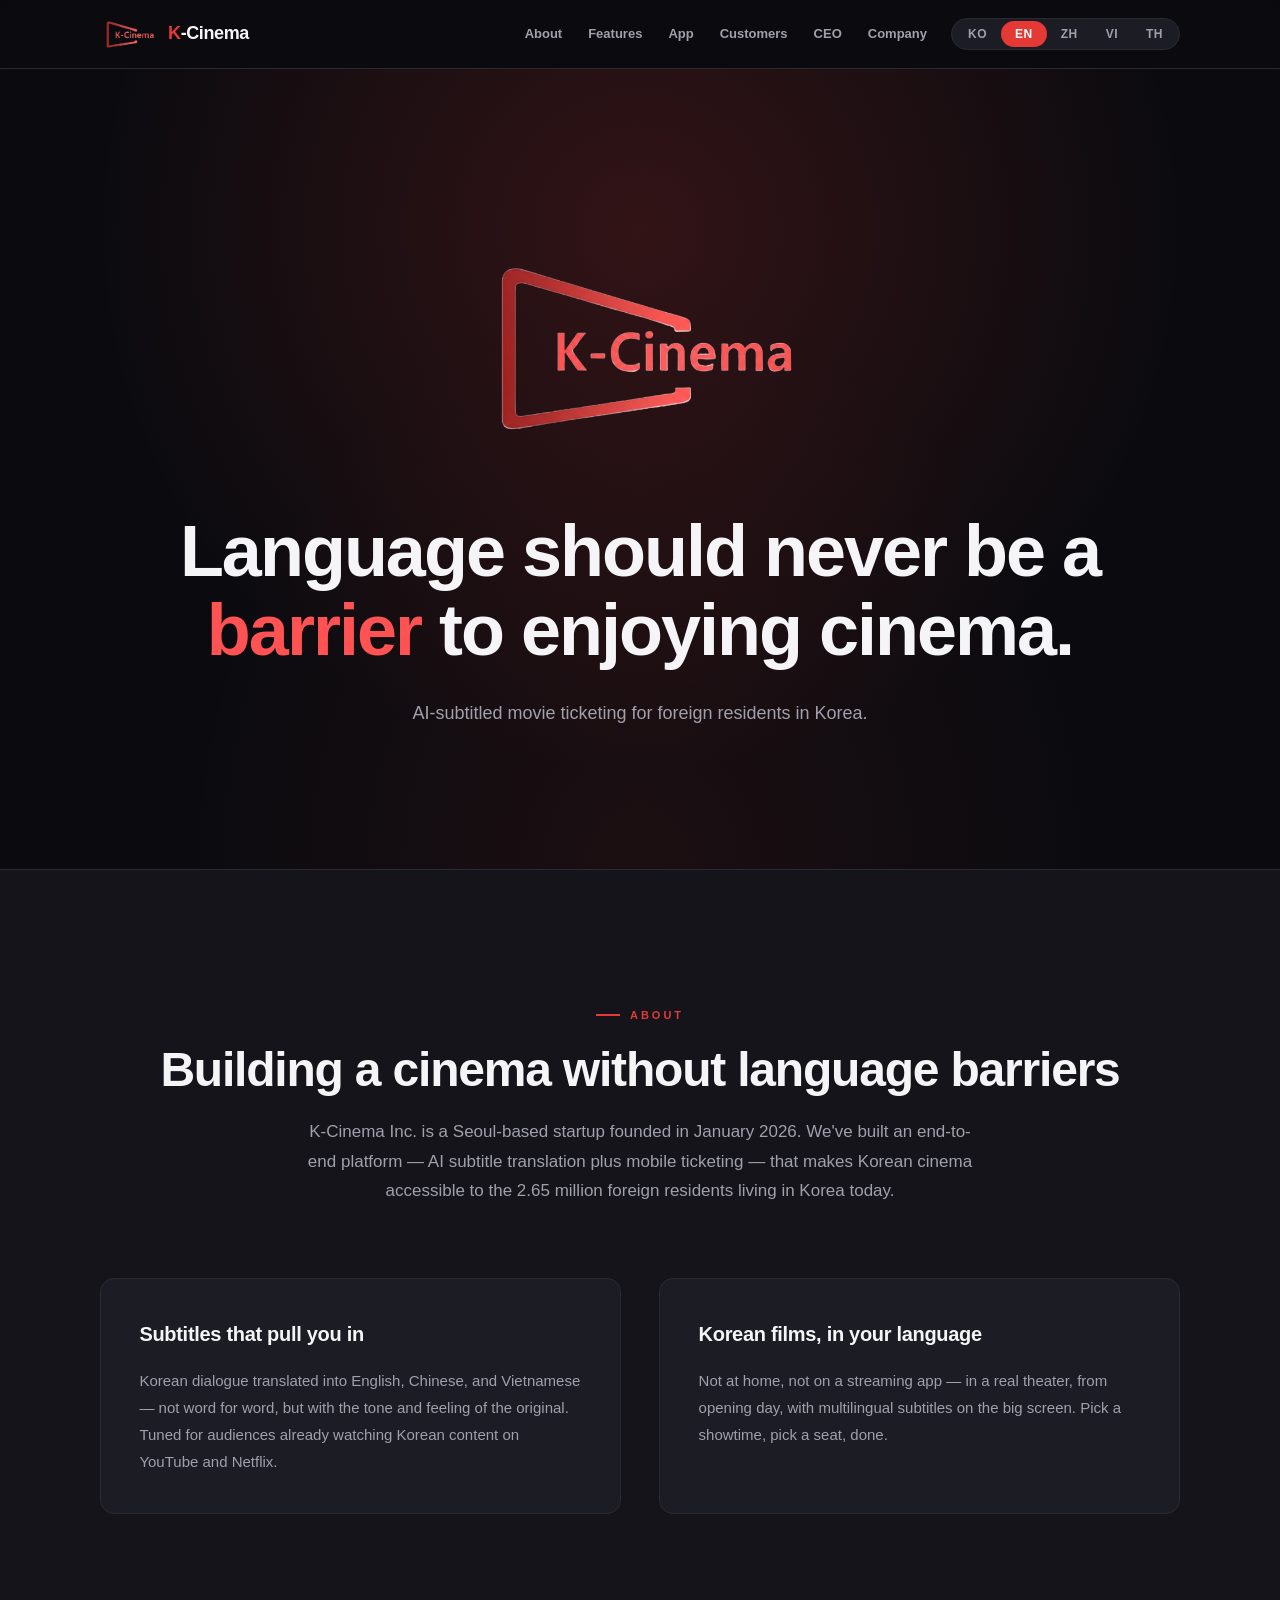
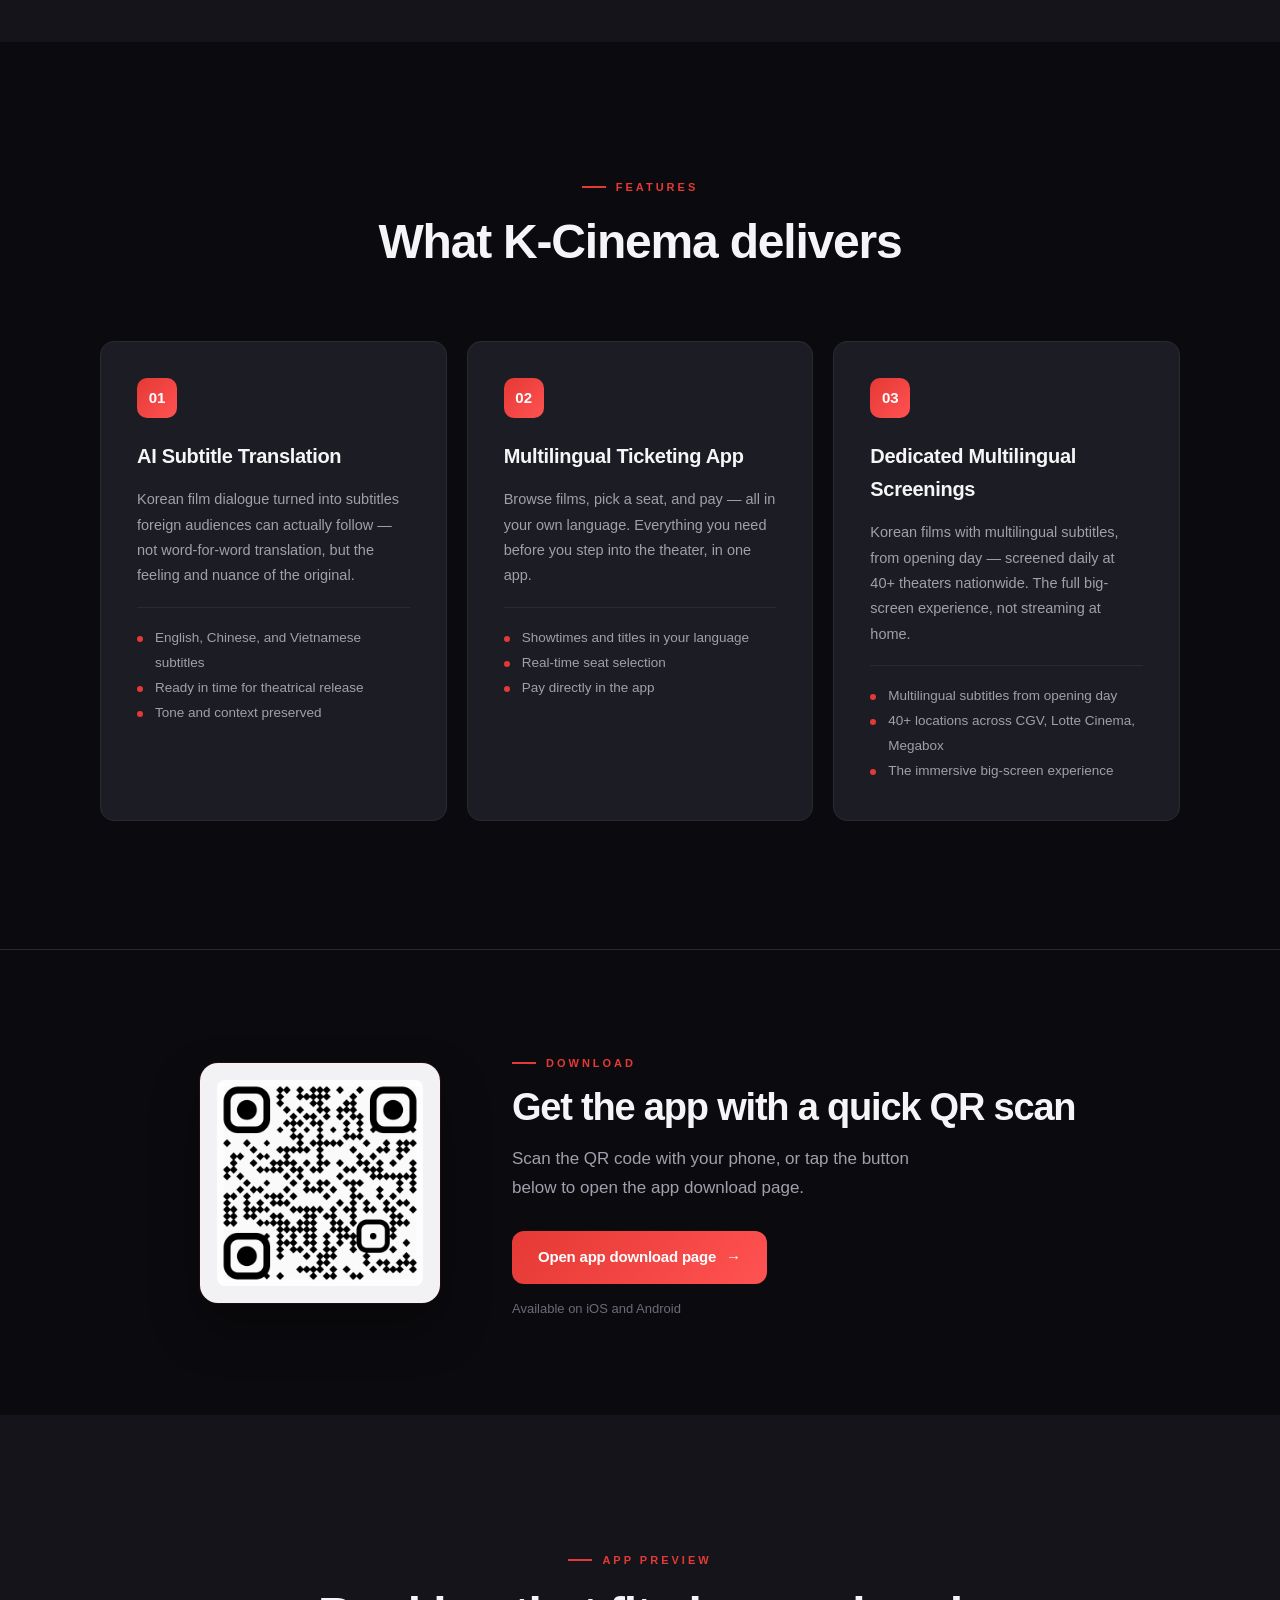
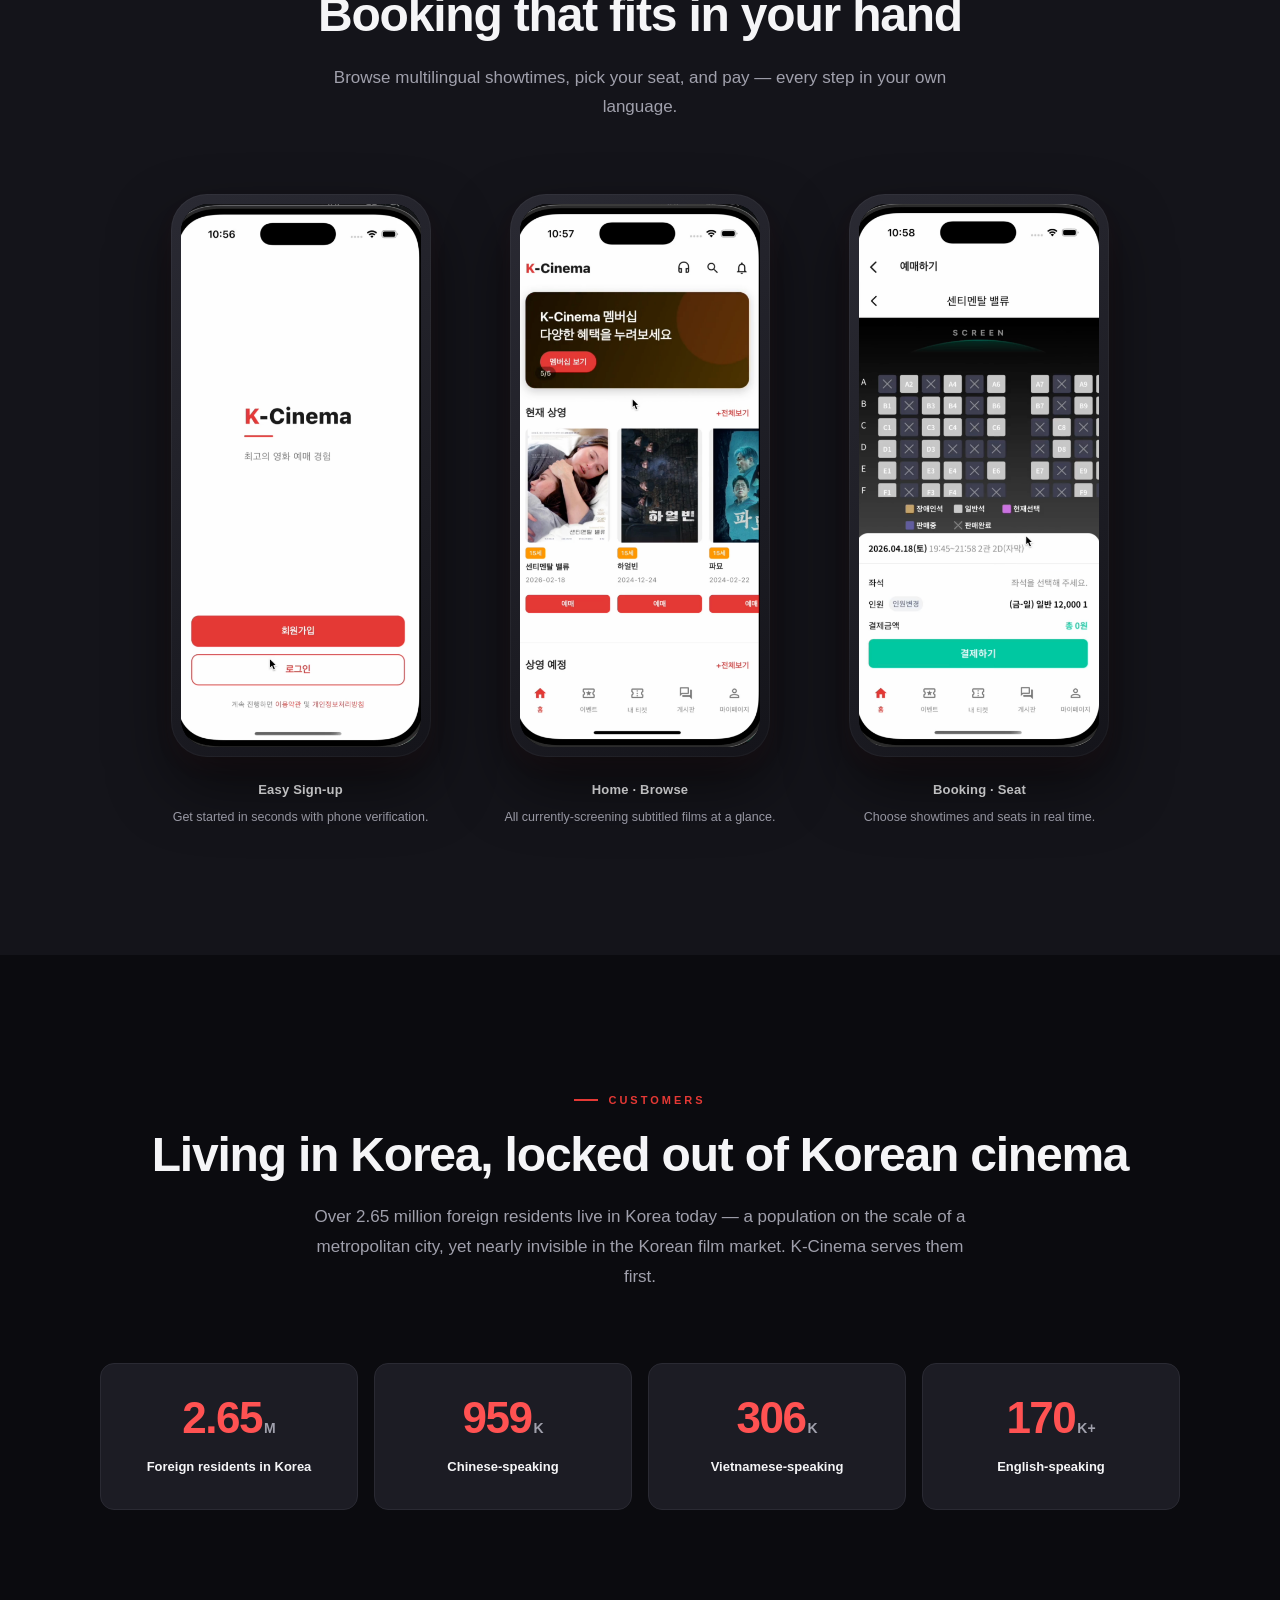
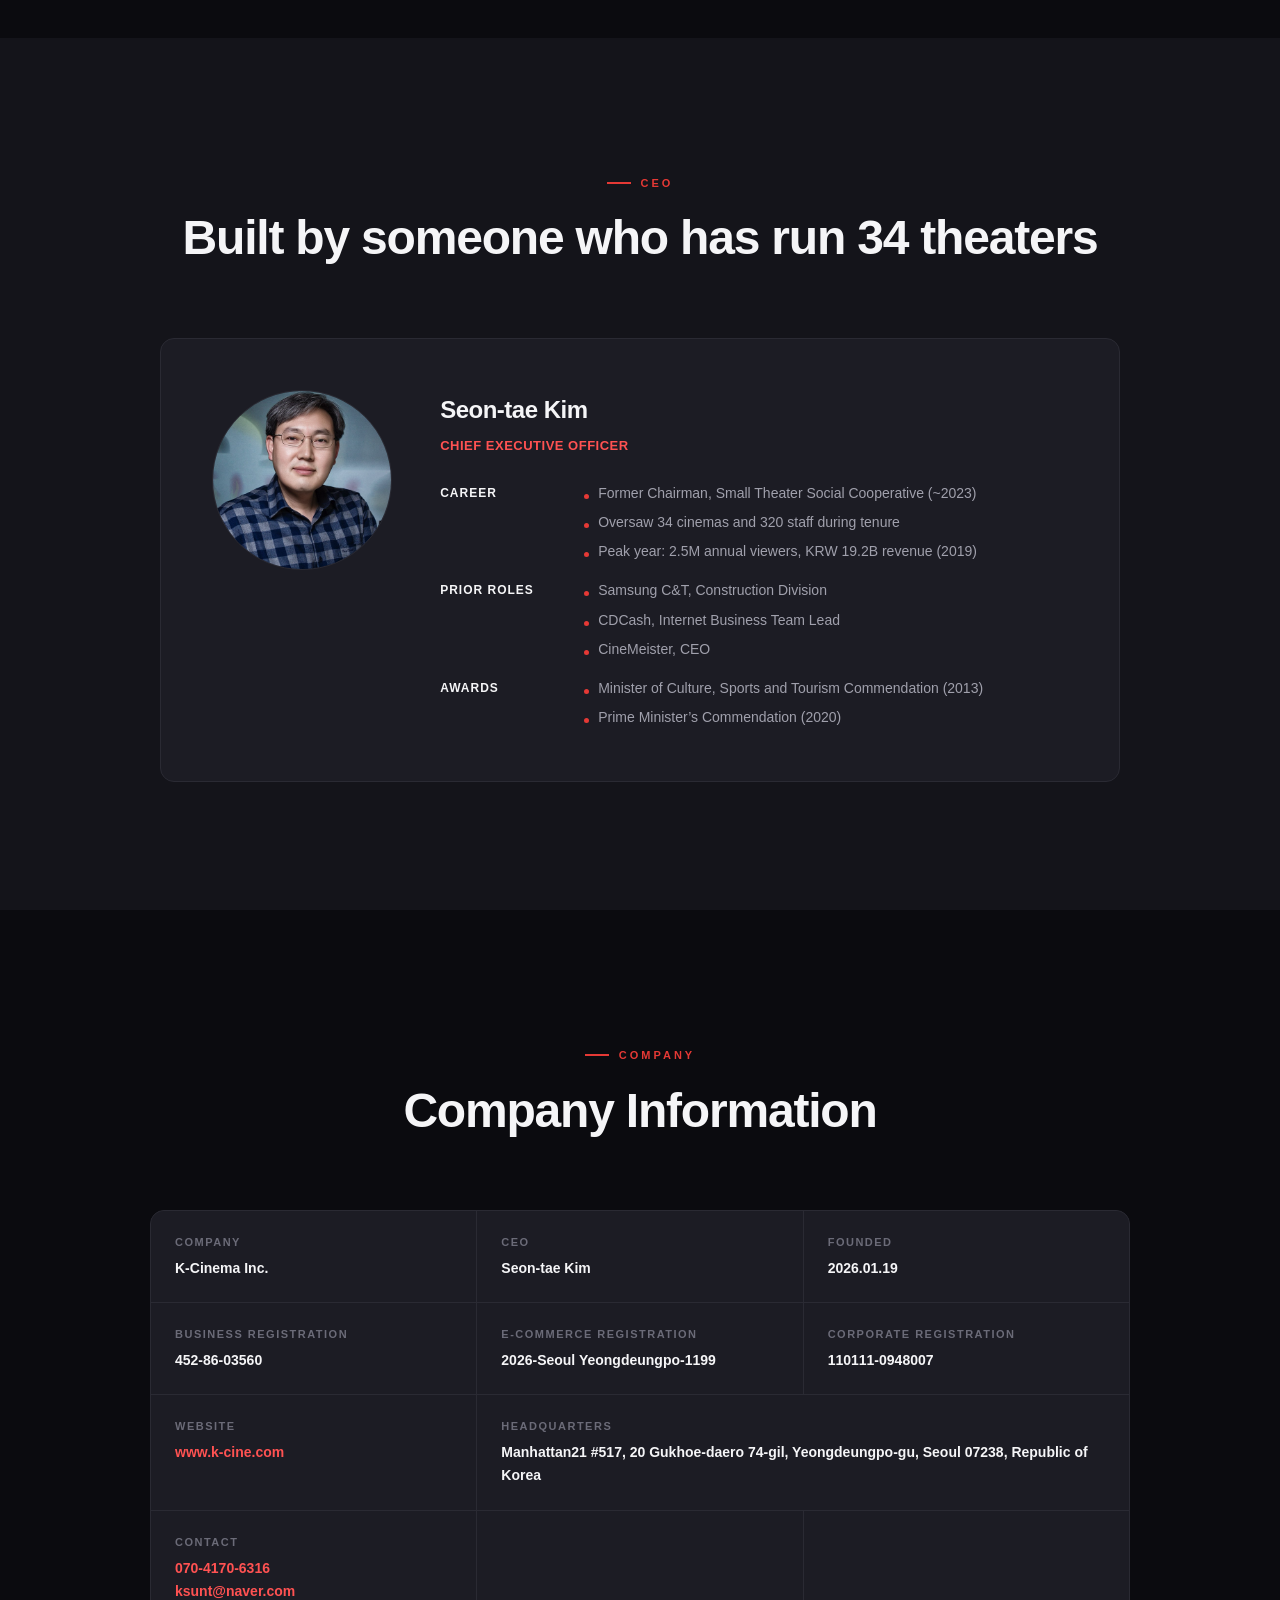
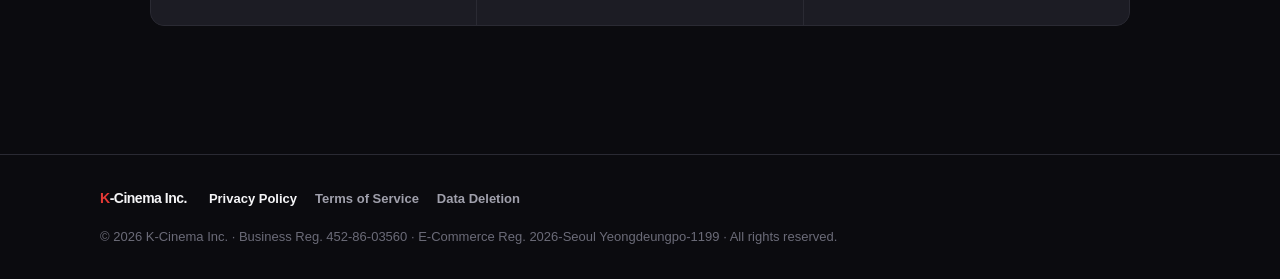
==== commit 479dd3ba: "feat: add app download QR section below features Surface the store download link with a scannable QR" ====
--- a/index.html
+++ b/index.html
@@ -295,6 +295,104 @@
             border-radius: 50%;
         }
         @media (max-width: 900px) { .service-grid { grid-template-columns: 1fr; } }
+
+        /* ===== App Download ===== */
+        #download {
+            border-top: 1px solid var(--card-border);
+            padding-top: clamp(56px, 8vw, 96px);
+            padding-bottom: clamp(56px, 8vw, 96px);
+        }
+        .download-panel {
+            display: grid;
+            grid-template-columns: auto 1fr;
+            gap: clamp(36px, 6vw, 72px);
+            align-items: center;
+            max-width: 880px;
+            margin: 0 auto;
+        }
+        .download-qr {
+            display: block;
+            width: clamp(180px, 28vw, 240px);
+            padding: 16px;
+            background: #F2F2F4;
+            border-radius: 18px;
+            border: 1px solid rgba(255,255,255,0.06);
+            box-shadow:
+                0 24px 48px rgba(0,0,0,0.35),
+                0 0 0 1px rgba(229, 57, 53, 0.12);
+            transition: transform 0.25s ease, box-shadow 0.25s ease;
+        }
+        .download-qr:hover {
+            transform: translateY(-3px);
+            box-shadow:
+                0 28px 56px rgba(0,0,0,0.4),
+                0 0 0 1px rgba(229, 57, 53, 0.28);
+        }
+        .download-qr img {
+            width: 100%;
+            height: auto;
+            border-radius: 8px;
+        }
+        .download-copy {
+            text-align: left;
+        }
+        .download-copy .section-eyebrow {
+            margin-bottom: 14px;
+        }
+        .download-copy h2 {
+            font-size: clamp(26px, 3.5vw, 38px);
+            margin-bottom: 14px;
+        }
+        .download-copy .section-lead {
+            margin: 0 0 28px;
+            max-width: 440px;
+            text-align: left;
+        }
+        .download-cta {
+            display: inline-flex;
+            align-items: center;
+            gap: 10px;
+            background: linear-gradient(135deg, var(--primary), var(--primary-soft));
+            color: #FFF;
+            font-weight: 700;
+            font-size: 15px;
+            padding: 14px 26px;
+            border-radius: 12px;
+            letter-spacing: -0.2px;
+            transition: transform 0.2s ease, filter 0.2s ease;
+        }
+        .download-cta:hover {
+            transform: translateY(-1px);
+            filter: brightness(1.06);
+        }
+        .download-cta::after {
+            content: "→";
+            font-weight: 600;
+            transition: transform 0.2s ease;
+        }
+        .download-cta:hover::after {
+            transform: translateX(3px);
+        }
+        .download-hint {
+            margin-top: 14px;
+            font-size: 13px;
+            color: var(--text-dim);
+        }
+        @media (max-width: 720px) {
+            .download-panel {
+                grid-template-columns: 1fr;
+                justify-items: center;
+                text-align: center;
+                gap: 32px;
+            }
+            .download-copy { text-align: center; }
+            .download-copy .section-eyebrow { justify-content: center; }
+            .download-copy .section-lead {
+                margin-left: auto;
+                margin-right: auto;
+                text-align: center;
+            }
+        }
 
         /* ===== App Preview ===== */
         .app-preview {
@@ -689,6 +787,31 @@
     </div>
 </section>
 
+<section id="download">
+    <div class="container">
+        <div class="download-panel">
+            <a class="download-qr"
+               href="https://www.qrcodechimp.page/page/ti942w9sitqf?v=chk1784186593"
+               target="_blank"
+               rel="noopener noreferrer"
+               aria-label="K-Cinema app download">
+                <img src="images/app-download-qr.png" alt="K-Cinema app download QR" data-i18n-alt="download.qrAlt">
+            </a>
+            <div class="download-copy">
+                <div class="section-eyebrow" data-i18n="download.eyebrow">앱 다운로드</div>
+                <h2 data-i18n="download.title">QR로 바로 앱을 받아보세요</h2>
+                <p class="section-lead" data-i18n="download.lead">스마트폰으로 QR 코드를 스캔하거나, 아래 버튼을 눌러 앱 다운로드 페이지로 이동하세요.</p>
+                <a class="download-cta"
+                   href="https://www.qrcodechimp.page/page/ti942w9sitqf?v=chk1784186593"
+                   target="_blank"
+                   rel="noopener noreferrer"
+                   data-i18n="download.cta">앱 다운로드 페이지 열기</a>
+                <p class="download-hint" data-i18n="download.hint">iOS · Android 모두 지원</p>
+            </div>
+        </div>
+    </div>
+</section>
+
 <section class="surface" id="app">
     <div class="container">
         <div class="section-head">
@@ -885,6 +1008,13 @@
             'service.s3.li2': 'CGV · 롯데시네마 · 메가박스 40여 개 지점',
             'service.s3.li3': '극장에서만 만나는 대형 스크린 관람 경험',
 
+            'download.eyebrow': '앱 다운로드',
+            'download.title': 'QR로 바로 앱을 받아보세요',
+            'download.lead': '스마트폰으로 QR 코드를 스캔하거나, 아래 버튼을 눌러 앱 다운로드 페이지로 이동하세요.',
+            'download.cta': '앱 다운로드 페이지 열기',
+            'download.hint': 'iOS · Android 모두 지원',
+            'download.qrAlt': 'K-Cinema 앱 다운로드 QR 코드',
+
             'app.eyebrow': '앱 미리보기',
             'app.title': '손 안에서 끝나는 예매 경험',
             'app.lead': '홈 화면에서 다국어 상영작을 확인하고, 좌석을 고르고, 결제까지 — 전 과정을 자국어로.',
@@ -969,6 +1099,13 @@
             'service.s3.li2': '40+ locations across CGV, Lotte Cinema, Megabox',
             'service.s3.li3': 'The immersive big-screen experience',
 
+            'download.eyebrow': 'Download',
+            'download.title': 'Get the app with a quick QR scan',
+            'download.lead': 'Scan the QR code with your phone, or tap the button below to open the app download page.',
+            'download.cta': 'Open app download page',
+            'download.hint': 'Available on iOS and Android',
+            'download.qrAlt': 'K-Cinema app download QR code',
+
             'app.eyebrow': 'App Preview',
             'app.title': 'Booking that fits in your hand',
             'app.lead': 'Browse multilingual showtimes, pick your seat, and pay — every step in your own language.',
@@ -1053,6 +1190,13 @@
             'service.s3.li2': 'CGV · 乐天影院 · Megabox 40余家分店',
             'service.s3.li3': '只有在大银幕上才能体验的沉浸感',
 
+            'download.eyebrow': '应用下载',
+            'download.title': '扫码即可下载应用',
+            'download.lead': '用手机扫描二维码，或点击下方按钮前往应用下载页面。',
+            'download.cta': '打开应用下载页面',
+            'download.hint': '支持 iOS · Android',
+            'download.qrAlt': 'K-Cinema 应用下载二维码',
+
             'app.eyebrow': '应用预览',
             'app.title': '掌中完成的购票体验',
             'app.lead': '在首页查看多语言上映作品，选座、支付——全程使用您的母语。',
@@ -1137,6 +1281,13 @@
             'service.s3.li2': 'Hơn 40 địa điểm CGV · Lotte Cinema · Megabox',
             'service.s3.li3': 'Trải nghiệm màn hình lớn chỉ có tại rạp',
 
+            'download.eyebrow': 'Tải ứng dụng',
+            'download.title': 'Quét QR để tải ứng dụng ngay',
+            'download.lead': 'Quét mã QR bằng điện thoại hoặc nhấn nút bên dưới để mở trang tải ứng dụng.',
+            'download.cta': 'Mở trang tải ứng dụng',
+            'download.hint': 'Hỗ trợ iOS · Android',
+            'download.qrAlt': 'Mã QR tải ứng dụng K-Cinema',
+
             'app.eyebrow': 'Xem trước ứng dụng',
             'app.title': 'Trải nghiệm đặt vé trong lòng bàn tay',
             'app.lead': 'Xem phim đa ngôn ngữ trên màn hình chính, chọn ghế, thanh toán — mọi bước bằng ngôn ngữ của bạn.',
@@ -1221,6 +1372,13 @@
             'service.s3.li2': 'กว่า 40 สาขา CGV · Lotte Cinema · Megabox',
             'service.s3.li3': 'ประสบการณ์จอใหญ่ที่มีเฉพาะในโรงภาพยนตร์',
 
+            'download.eyebrow': 'ดาวน์โหลดแอป',
+            'download.title': 'สแกน QR เพื่อดาวน์โหลดแอปทันที',
+            'download.lead': 'สแกนคิวอาร์โค้ดด้วยสมาร์ทโฟน หรือกดปุ่มด้านล่างเพื่อไปยังหน้าดาวน์โหลดแอป',
+            'download.cta': 'เปิดหน้าดาวน์โหลดแอป',
+            'download.hint': 'รองรับ iOS · Android',
+            'download.qrAlt': 'คิวอาร์โค้ดดาวน์โหลดแอป K-Cinema',
+
             'app.eyebrow': 'ตัวอย่างแอป',
             'app.title': 'ประสบการณ์จองตั๋วในมือคุณ',
             'app.lead': 'ดูหนังหลายภาษาบนหน้าหลัก เลือกที่นั่ง ชำระเงิน — ทุกขั้นตอนด้วยภาษาของคุณ',
@@ -1310,6 +1468,10 @@
             const key = el.getAttribute('data-i18n-html');
             if (d[key] !== undefined) el.innerHTML = d[key];
         });
+        document.querySelectorAll('[data-i18n-alt]').forEach(el => {
+            const key = el.getAttribute('data-i18n-alt');
+            if (d[key] !== undefined) el.setAttribute('alt', d[key]);
+        });
         localStorage.setItem(STORAGE_KEY, lang);
     }
 
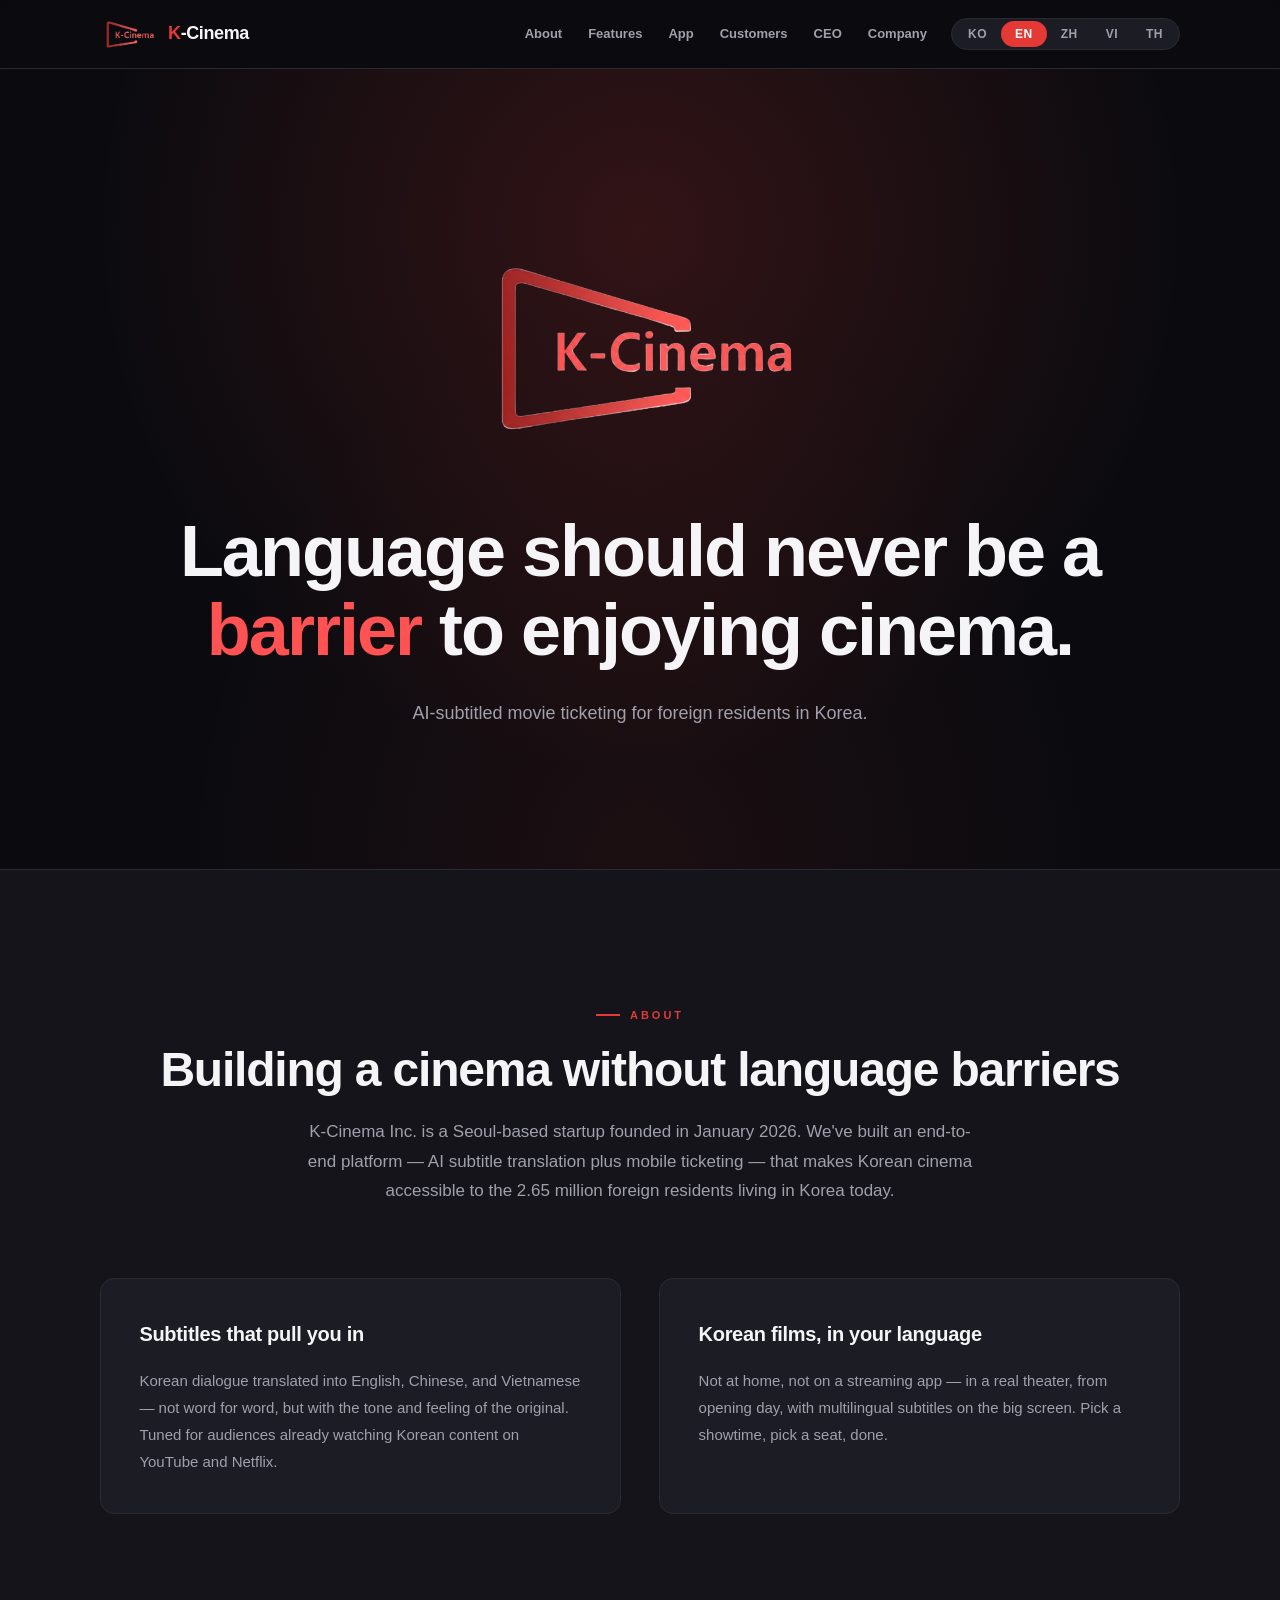
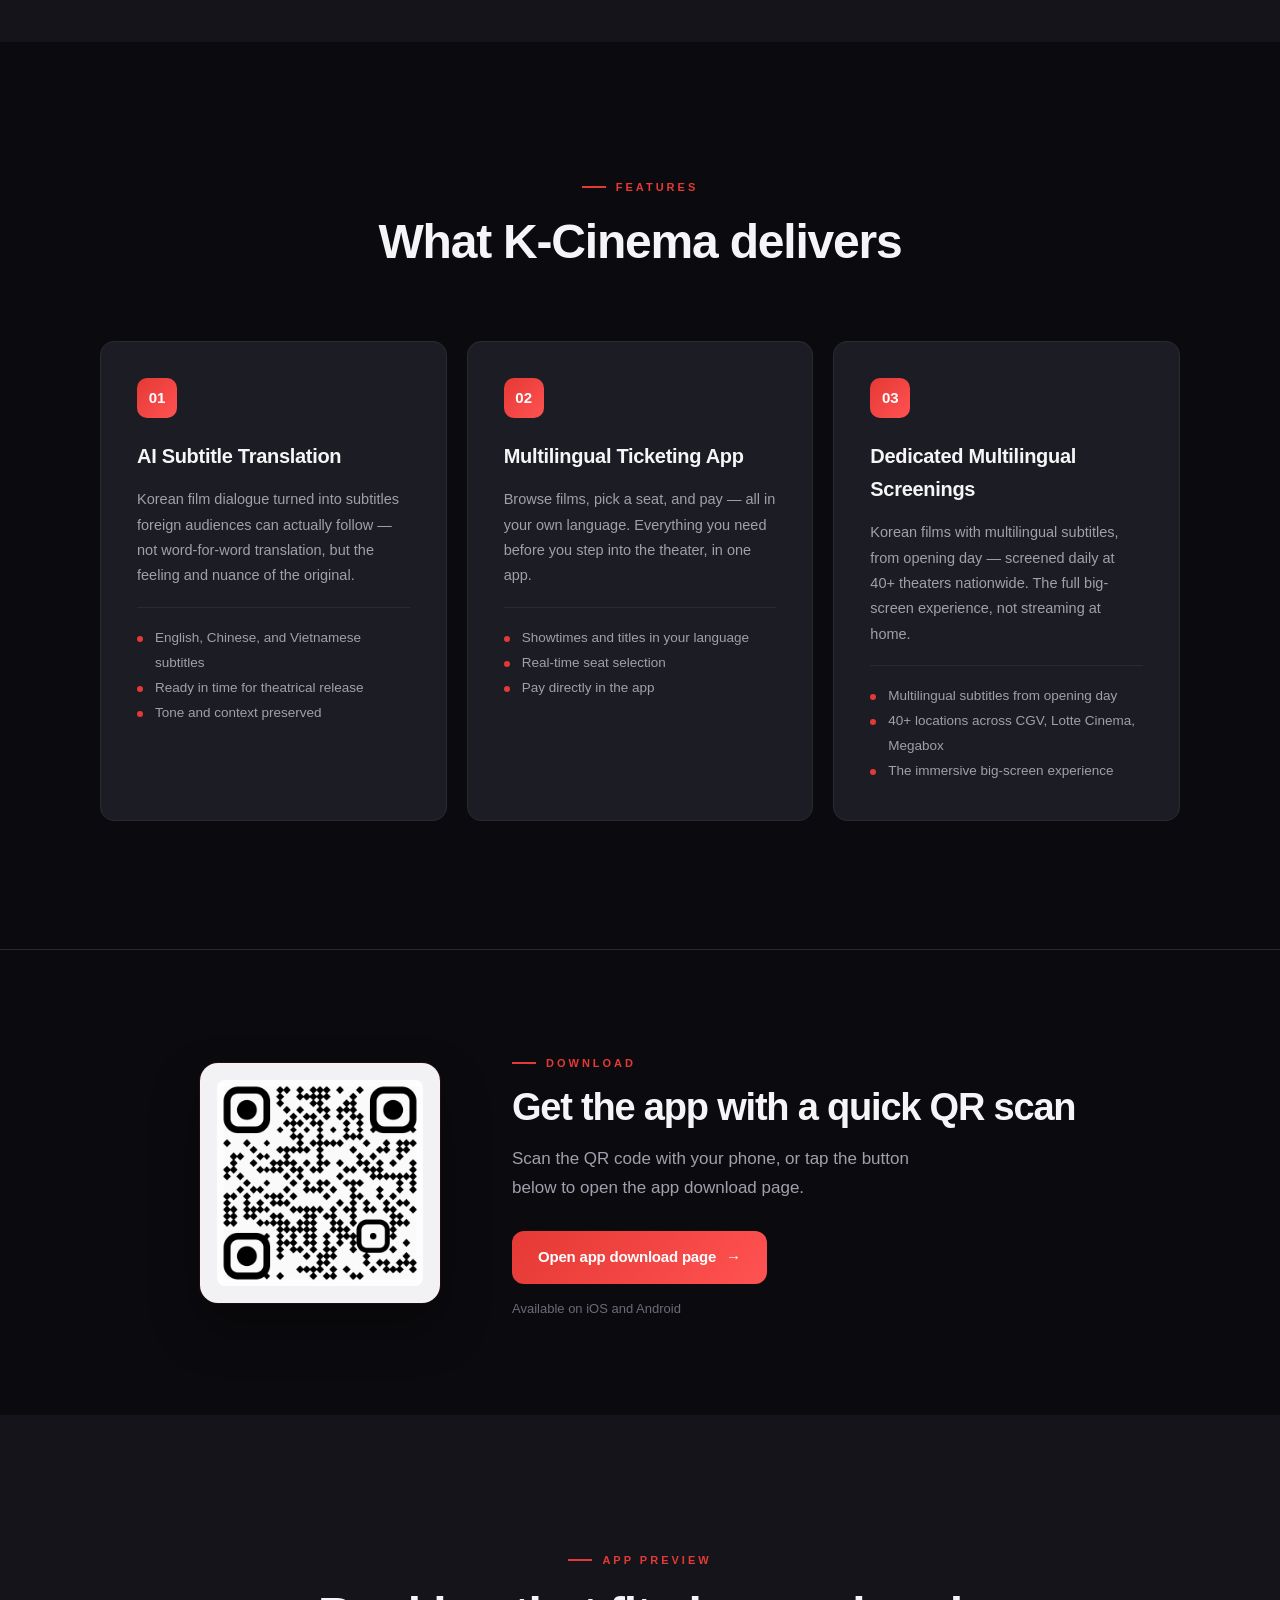
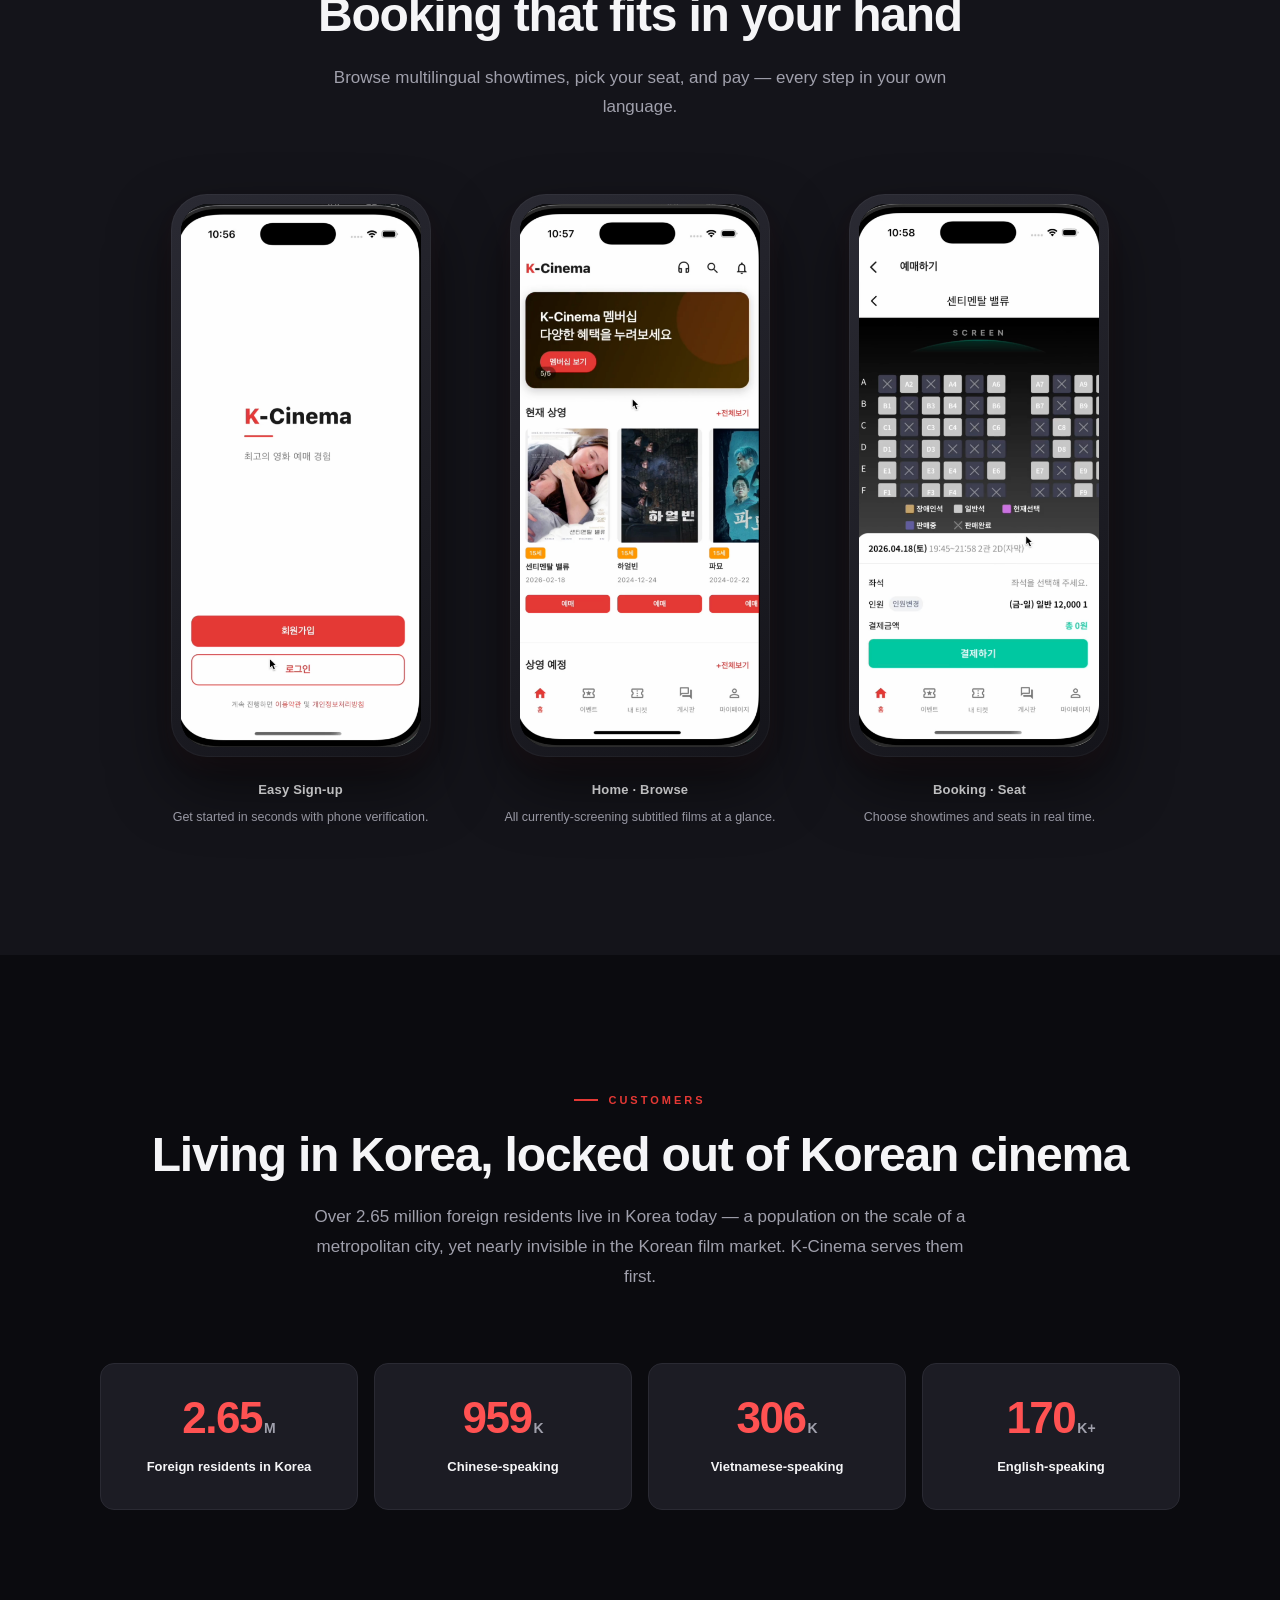
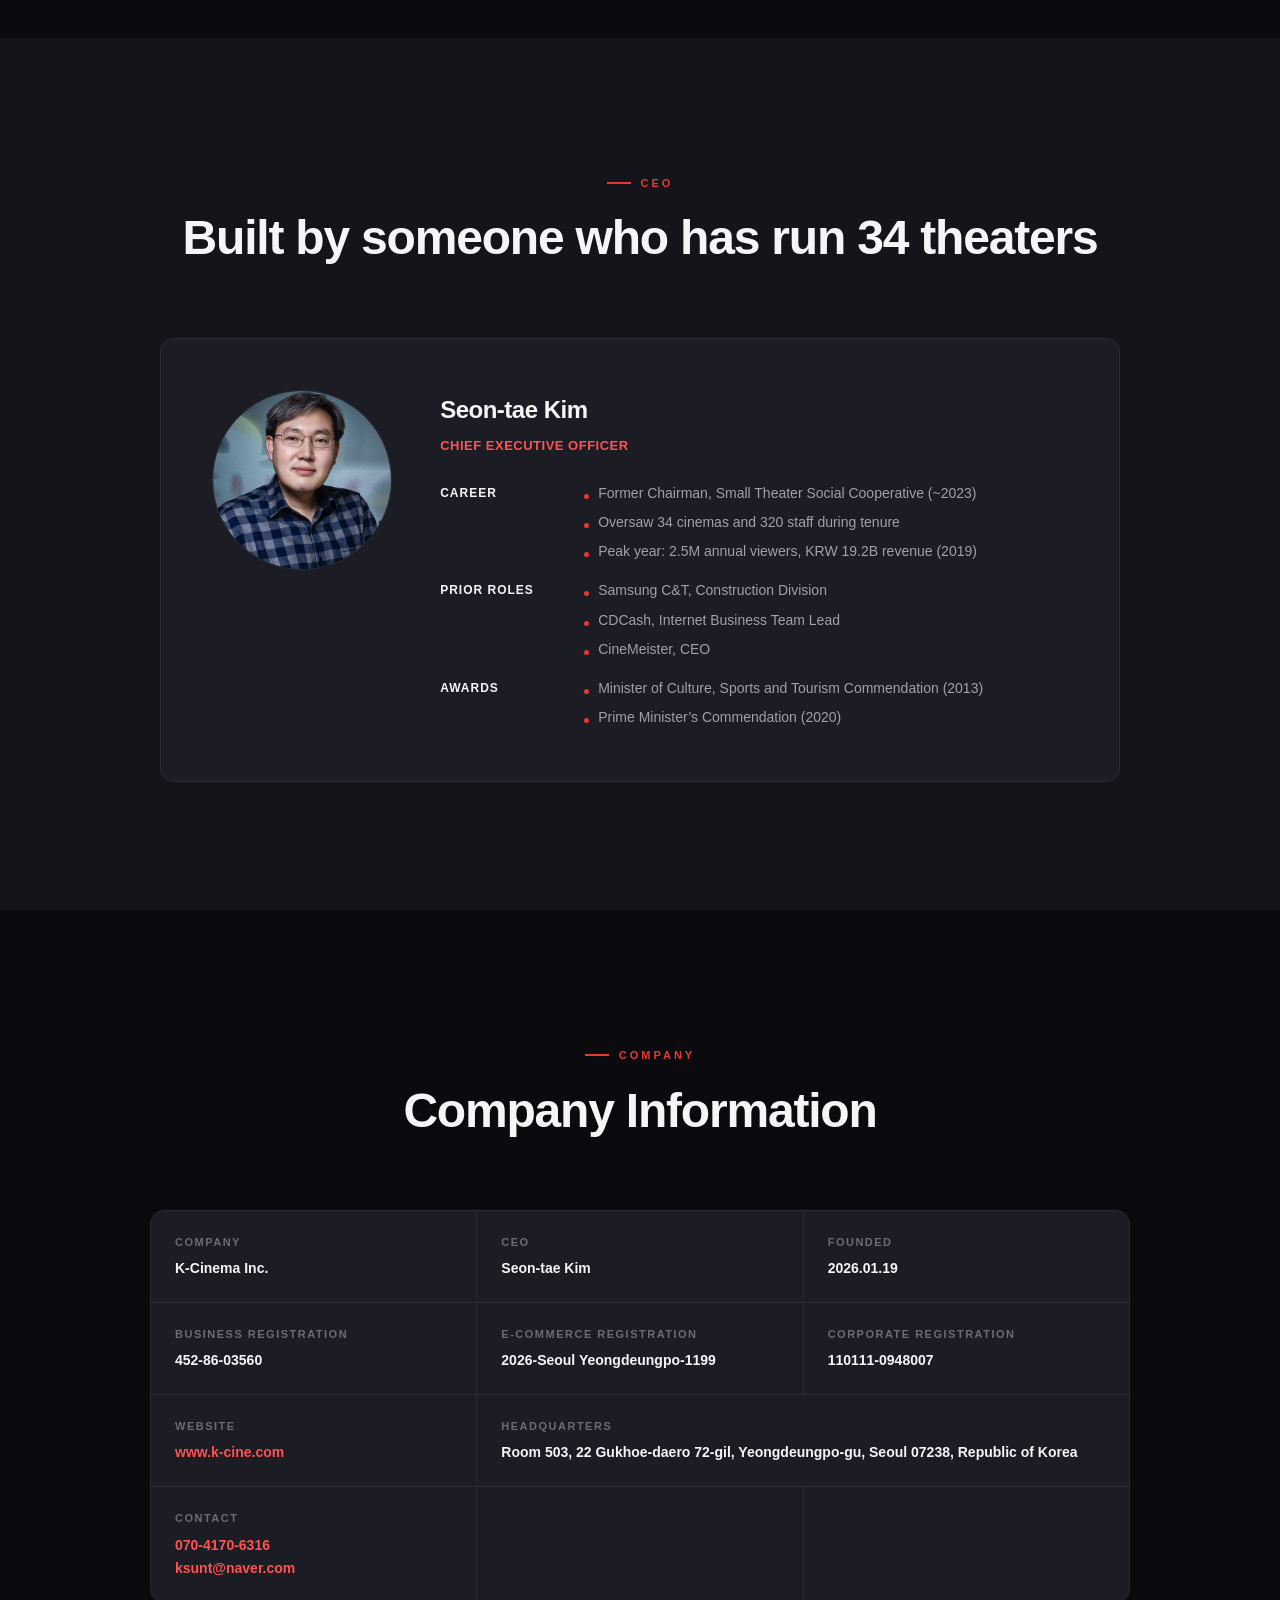
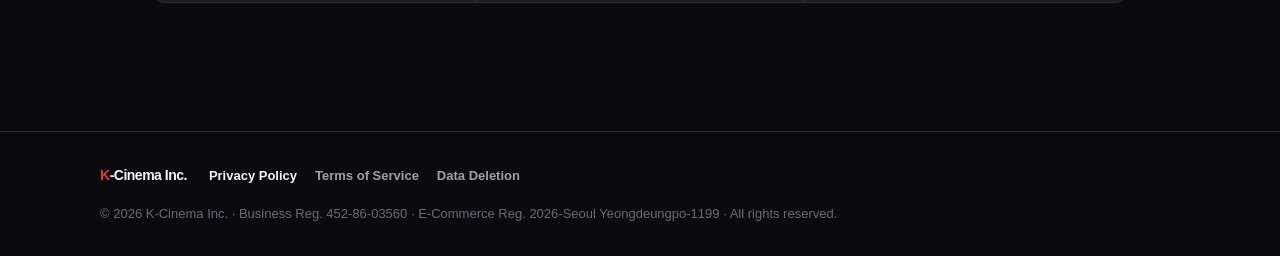
==== commit 9619b0f0: "Update headquarters address Co-authored-by: Cursor <cursoragent@cursor.com>" ====
--- a/index.html
+++ b/index.html
@@ -947,7 +947,7 @@
             </div>
             <div class="contact-cell span-2">
                 <dt data-i18n="contact.address">본사</dt>
-                <dd data-i18n="contact.addressV">서울 영등포구 국회대로74길 20, 맨하탄21 517호 (07238)</dd>
+                <dd data-i18n="contact.addressV">서울 영등포구 국회대로72길 22 503호 (07238)</dd>
             </div>
             <div class="contact-cell">
                 <dt data-i18n="contact.reach">연락처</dt>
@@ -1059,7 +1059,7 @@
             'contact.corpreg': '법인등록번호',
             'contact.web': '웹사이트',
             'contact.address': '본사',
-            'contact.addressV': '서울 영등포구 국회대로74길 20, 맨하탄21 517호 (07238)',
+            'contact.addressV': '서울 영등포구 국회대로72길 22 503호 (07238)',
             'contact.reach': '연락처',
 
             'footer.privacy': '개인정보처리방침',
@@ -1150,7 +1150,7 @@
             'contact.corpreg': 'Corporate Registration',
             'contact.web': 'Website',
             'contact.address': 'Headquarters',
-            'contact.addressV': 'Manhattan21 #517, 20 Gukhoe-daero 74-gil, Yeongdeungpo-gu, Seoul 07238, Republic of Korea',
+            'contact.addressV': 'Room 503, 22 Gukhoe-daero 72-gil, Yeongdeungpo-gu, Seoul 07238, Republic of Korea',
             'contact.reach': 'Contact',
 
             'footer.privacy': 'Privacy Policy',
@@ -1241,7 +1241,7 @@
             'contact.corpreg': '法人登记号',
             'contact.web': '网站',
             'contact.address': '总部',
-            'contact.addressV': '首尔永登浦区国会议事堂路74街20号 Manhattan21 517室（07238）',
+            'contact.addressV': '韩国首尔特别市永登浦区国会大路72街22号503室（07238）',
             'contact.reach': '联系方式',
 
             'footer.privacy': '隐私政策',
@@ -1332,7 +1332,7 @@
             'contact.corpreg': 'Số đăng ký pháp nhân',
             'contact.web': 'Website',
             'contact.address': 'Trụ sở',
-            'contact.addressV': 'Manhattan21 #517, 20 Gukhoe-daero 74-gil, Yeongdeungpo-gu, Seoul 07238, Hàn Quốc',
+            'contact.addressV': 'Phòng 503, 22 Gukhoe-daero 72-gil, Yeongdeungpo-gu, Seoul 07238, Hàn Quốc',
             'contact.reach': 'Liên hệ',
 
             'footer.privacy': 'Chính sách bảo mật',
@@ -1423,7 +1423,7 @@
             'contact.corpreg': 'เลขทะเบียนนิติบุคคล',
             'contact.web': 'เว็บไซต์',
             'contact.address': 'สำนักงานใหญ่',
-            'contact.addressV': 'Manhattan21 #517, 20 Gukhoe-daero 74-gil, Yeongdeungpo-gu, Seoul 07238, สาธารณรัฐเกาหลี',
+            'contact.addressV': 'ห้อง 503, 22 Gukhoe-daero 72-gil, Yeongdeungpo-gu, Seoul 07238, สาธารณรัฐเกาหลี',
             'contact.reach': 'ติดต่อ',
 
             'footer.privacy': 'นโยบายความเป็นส่วนตัว',
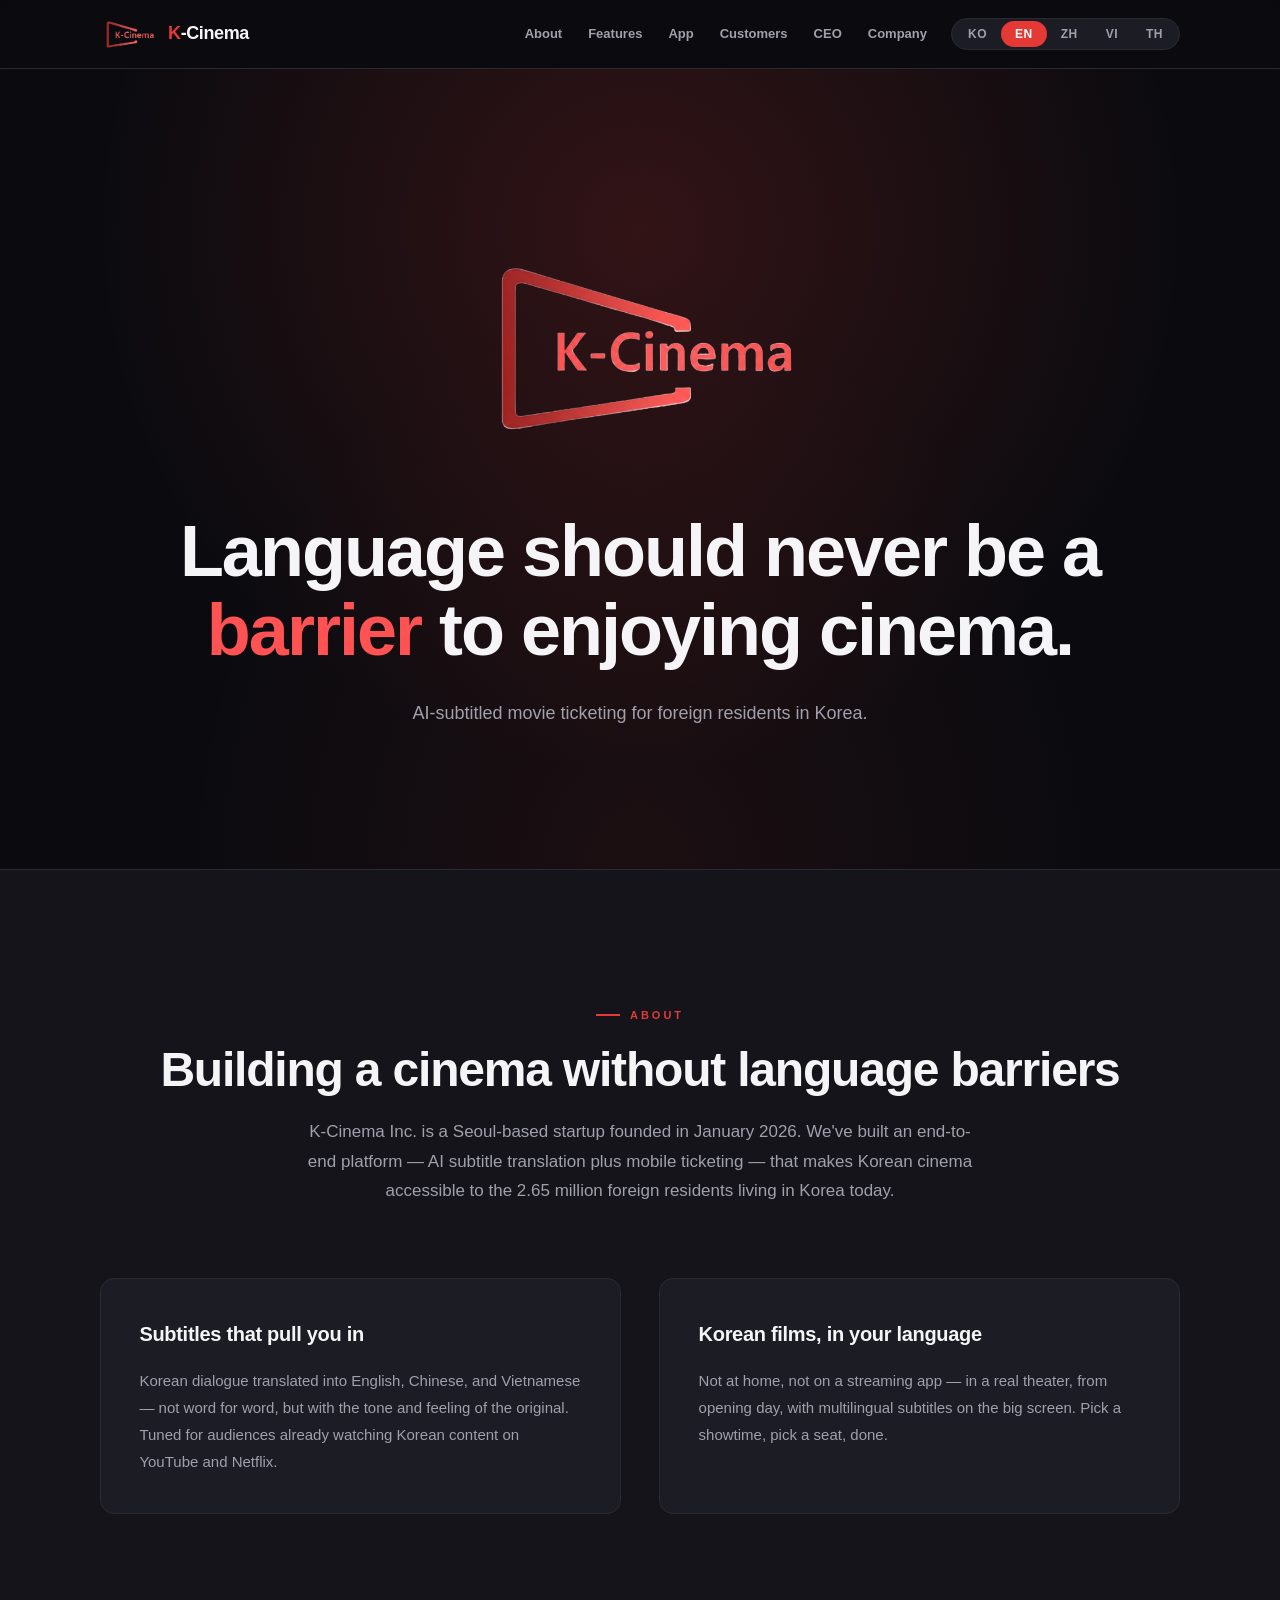
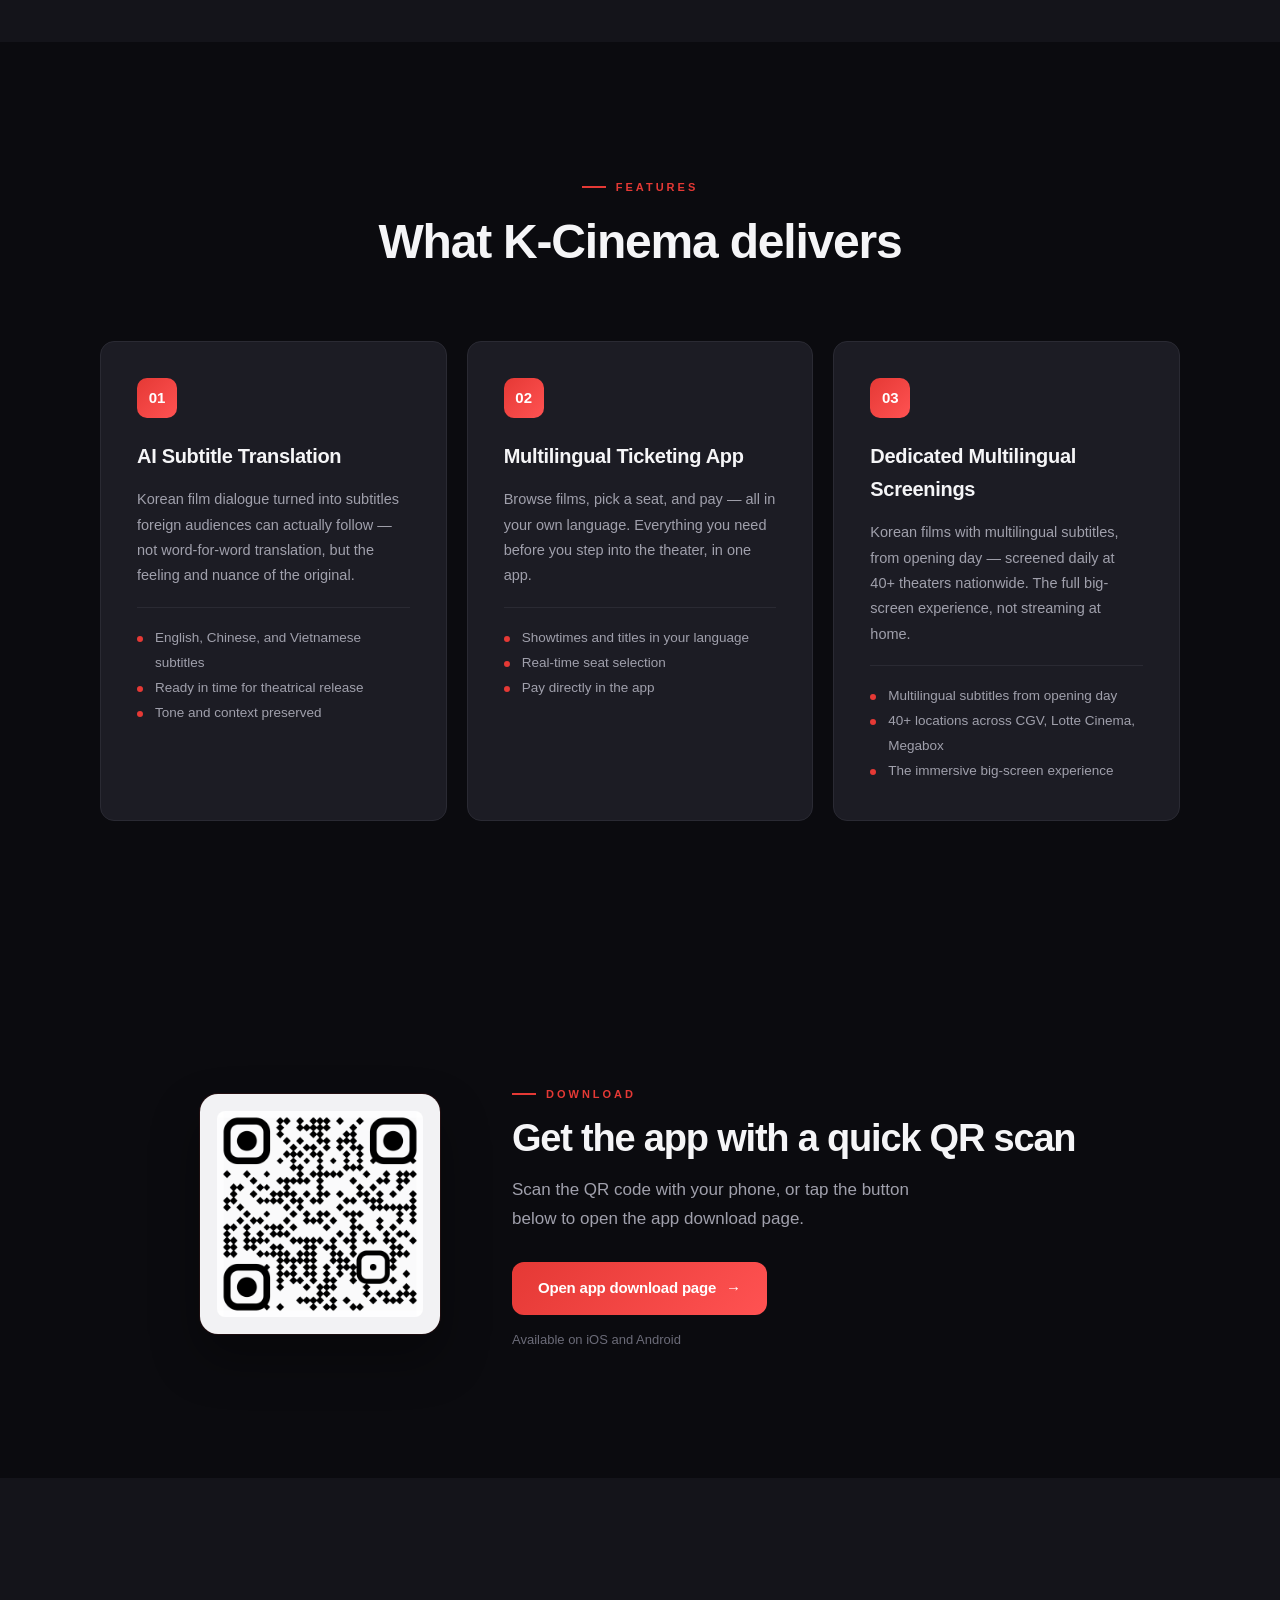
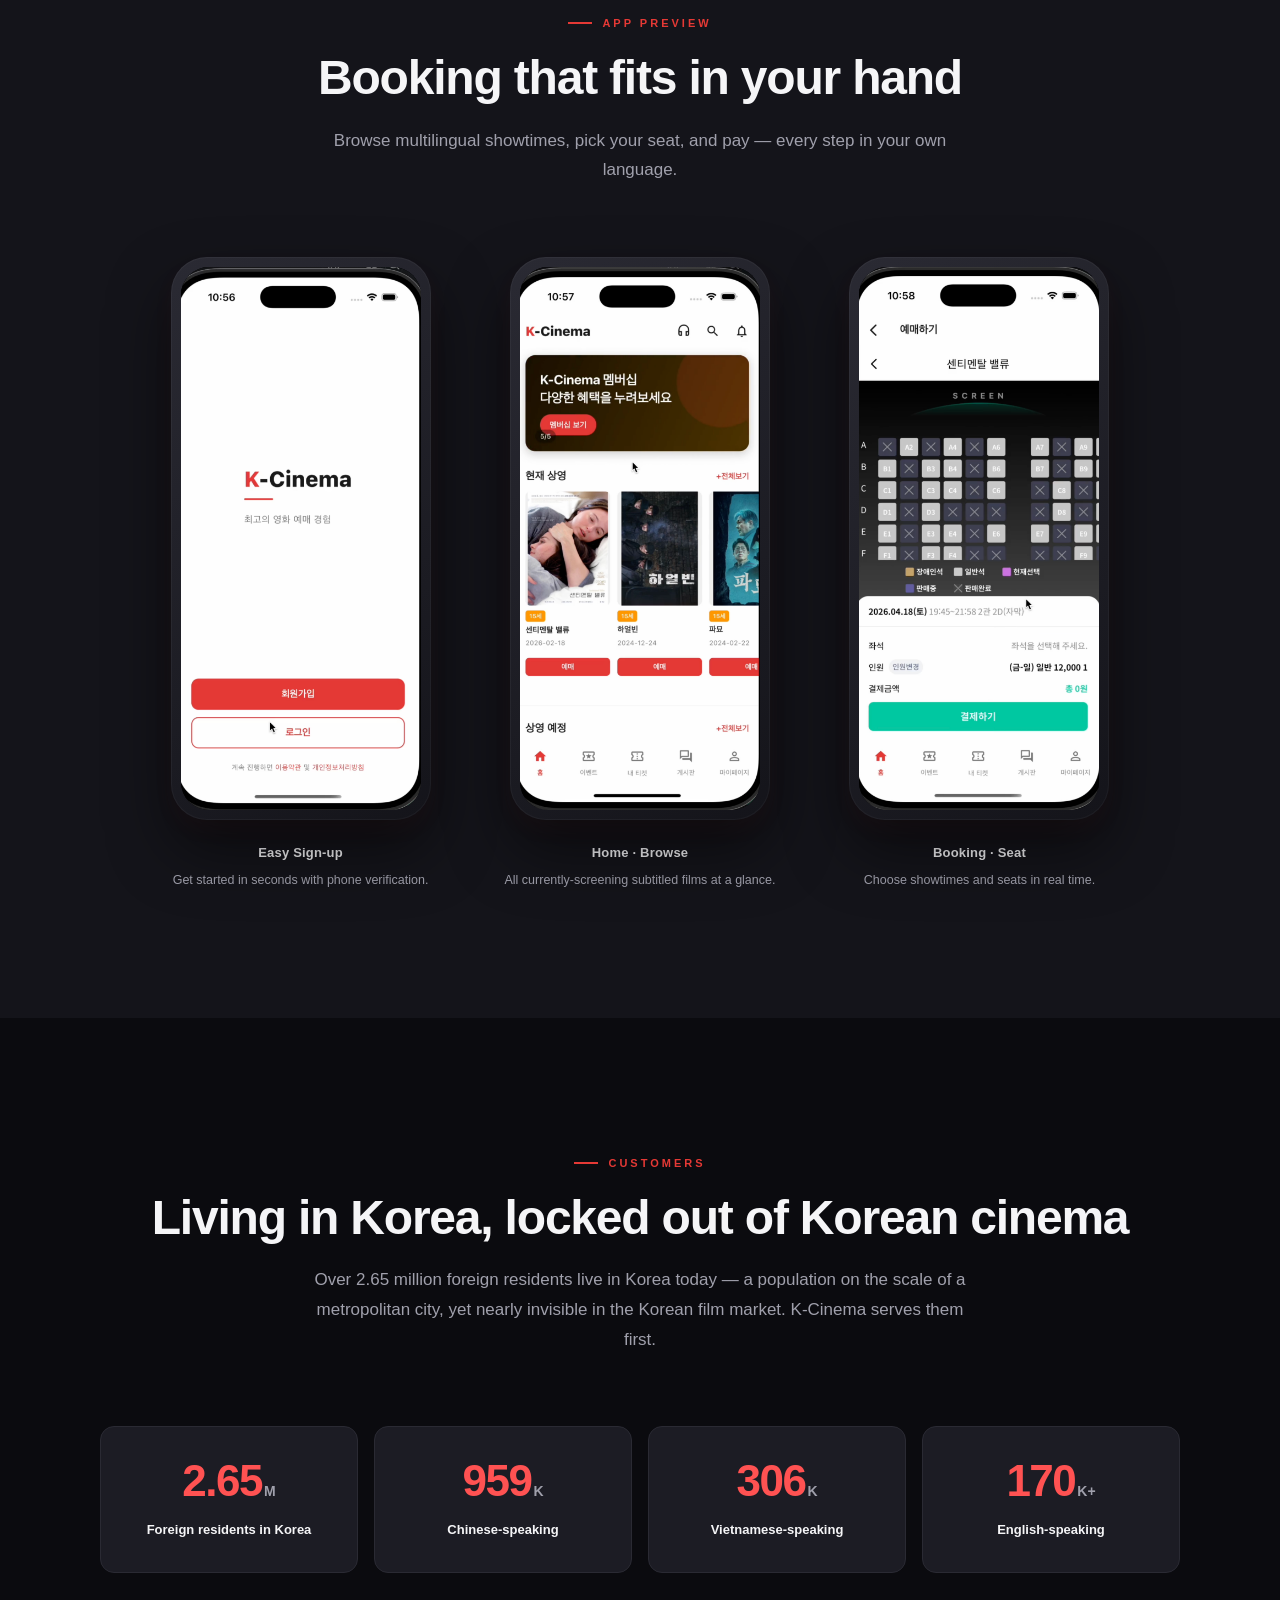
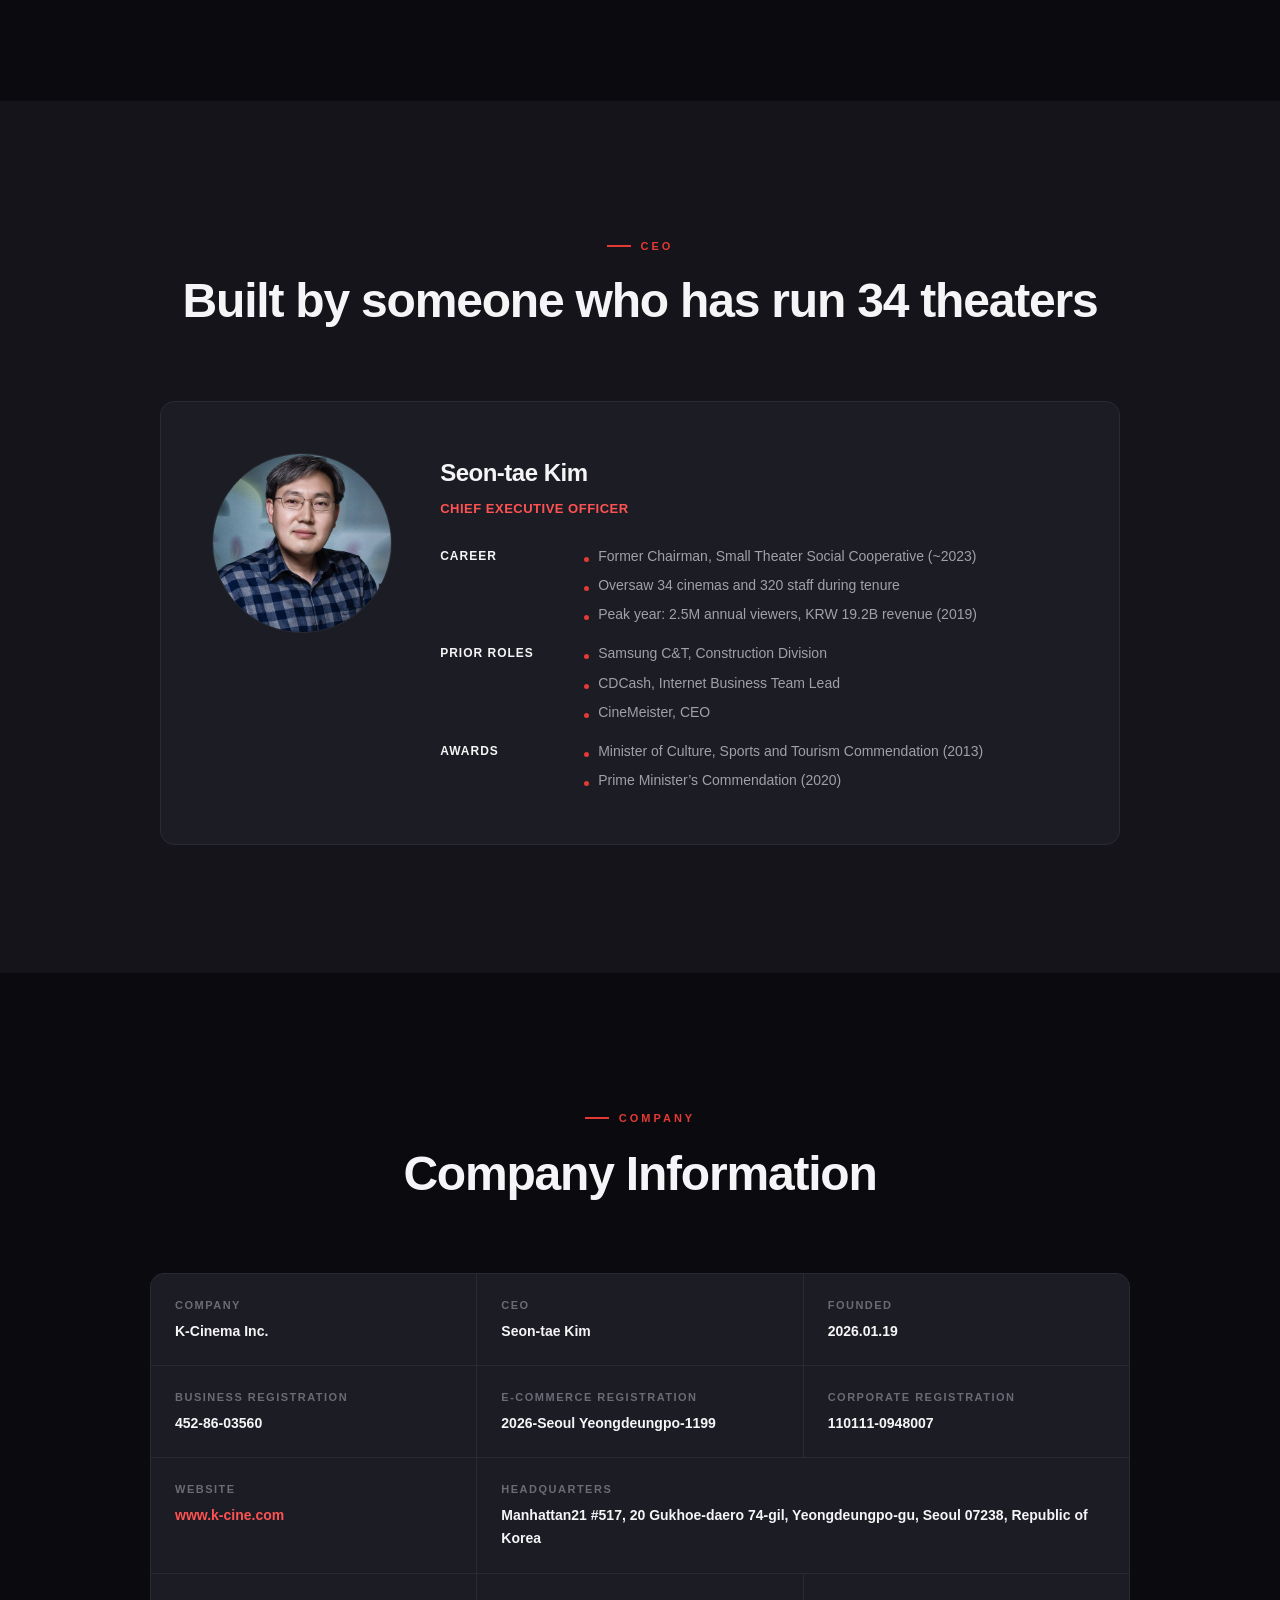
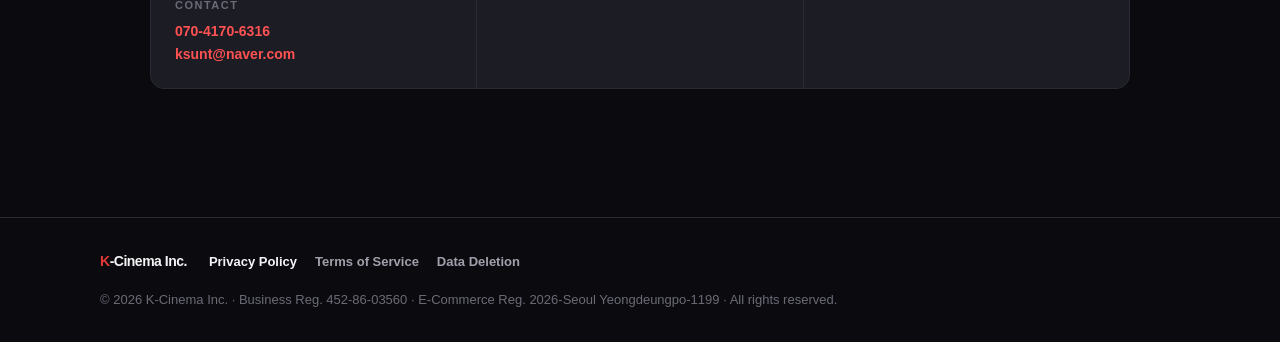
==== commit 1974a662: "fix: point app anchor to QR section" ====
--- a/index.html
+++ b/index.html
@@ -787,7 +787,7 @@
     </div>
 </section>
 
-<section id="download">
+<section id="app">
     <div class="container">
         <div class="download-panel">
             <a class="download-qr"
@@ -812,7 +812,7 @@
     </div>
 </section>
 
-<section class="surface" id="app">
+<section class="surface" id="app-preview">
     <div class="container">
         <div class="section-head">
             <div class="section-eyebrow" data-i18n="app.eyebrow">앱 미리보기</div>
@@ -947,7 +947,7 @@
             </div>
             <div class="contact-cell span-2">
                 <dt data-i18n="contact.address">본사</dt>
-                <dd data-i18n="contact.addressV">서울 영등포구 국회대로72길 22 503호 (07238)</dd>
+                <dd data-i18n="contact.addressV">서울 영등포구 국회대로74길 20, 맨하탄21 517호 (07238)</dd>
             </div>
             <div class="contact-cell">
                 <dt data-i18n="contact.reach">연락처</dt>
@@ -1059,7 +1059,7 @@
             'contact.corpreg': '법인등록번호',
             'contact.web': '웹사이트',
             'contact.address': '본사',
-            'contact.addressV': '서울 영등포구 국회대로72길 22 503호 (07238)',
+            'contact.addressV': '서울 영등포구 국회대로74길 20, 맨하탄21 517호 (07238)',
             'contact.reach': '연락처',
 
             'footer.privacy': '개인정보처리방침',
@@ -1150,7 +1150,7 @@
             'contact.corpreg': 'Corporate Registration',
             'contact.web': 'Website',
             'contact.address': 'Headquarters',
-            'contact.addressV': 'Room 503, 22 Gukhoe-daero 72-gil, Yeongdeungpo-gu, Seoul 07238, Republic of Korea',
+            'contact.addressV': 'Manhattan21 #517, 20 Gukhoe-daero 74-gil, Yeongdeungpo-gu, Seoul 07238, Republic of Korea',
             'contact.reach': 'Contact',
 
             'footer.privacy': 'Privacy Policy',
@@ -1241,7 +1241,7 @@
             'contact.corpreg': '法人登记号',
             'contact.web': '网站',
             'contact.address': '总部',
-            'contact.addressV': '韩国首尔特别市永登浦区国会大路72街22号503室（07238）',
+            'contact.addressV': '首尔永登浦区国会议事堂路74街20号 Manhattan21 517室（07238）',
             'contact.reach': '联系方式',
 
             'footer.privacy': '隐私政策',
@@ -1332,7 +1332,7 @@
             'contact.corpreg': 'Số đăng ký pháp nhân',
             'contact.web': 'Website',
             'contact.address': 'Trụ sở',
-            'contact.addressV': 'Phòng 503, 22 Gukhoe-daero 72-gil, Yeongdeungpo-gu, Seoul 07238, Hàn Quốc',
+            'contact.addressV': 'Manhattan21 #517, 20 Gukhoe-daero 74-gil, Yeongdeungpo-gu, Seoul 07238, Hàn Quốc',
             'contact.reach': 'Liên hệ',
 
             'footer.privacy': 'Chính sách bảo mật',
@@ -1423,7 +1423,7 @@
             'contact.corpreg': 'เลขทะเบียนนิติบุคคล',
             'contact.web': 'เว็บไซต์',
             'contact.address': 'สำนักงานใหญ่',
-            'contact.addressV': 'ห้อง 503, 22 Gukhoe-daero 72-gil, Yeongdeungpo-gu, Seoul 07238, สาธารณรัฐเกาหลี',
+            'contact.addressV': 'Manhattan21 #517, 20 Gukhoe-daero 74-gil, Yeongdeungpo-gu, Seoul 07238, สาธารณรัฐเกาหลี',
             'contact.reach': 'ติดต่อ',
 
             'footer.privacy': 'นโยบายความเป็นส่วนตัว',
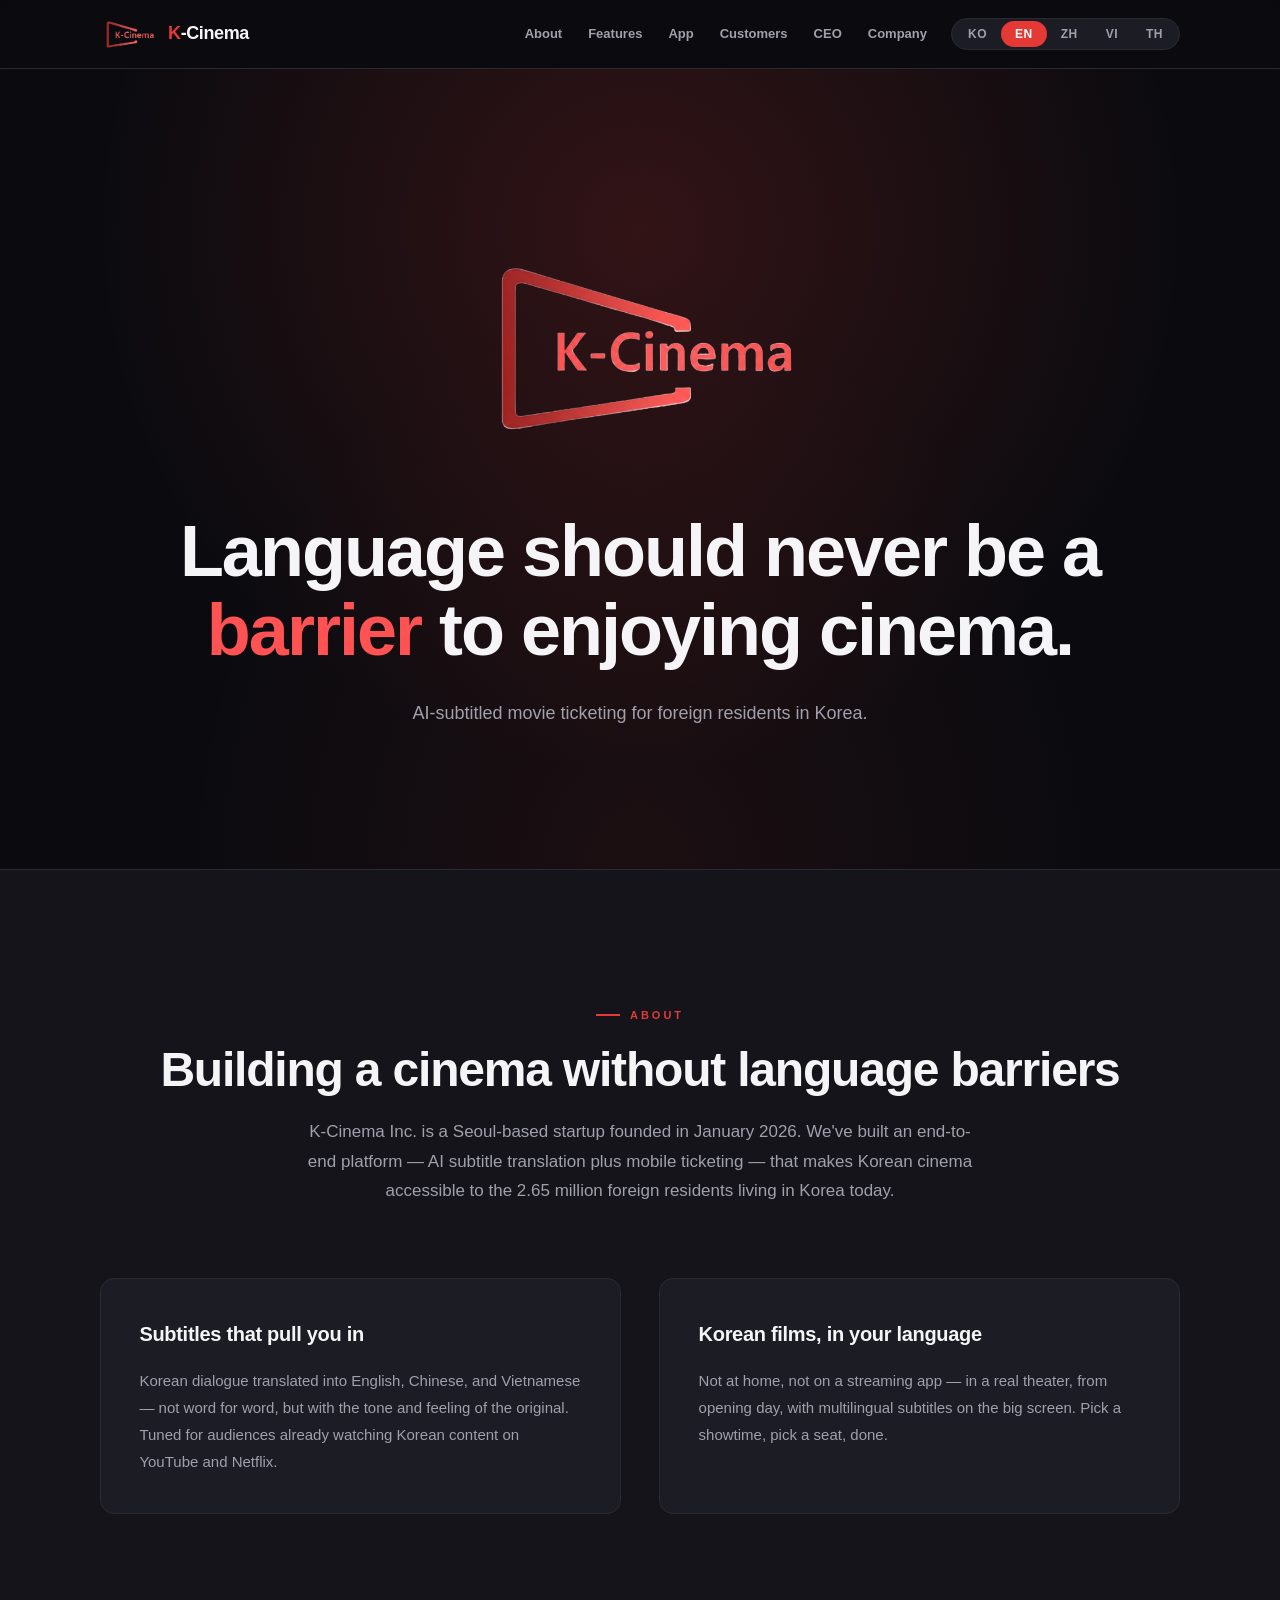
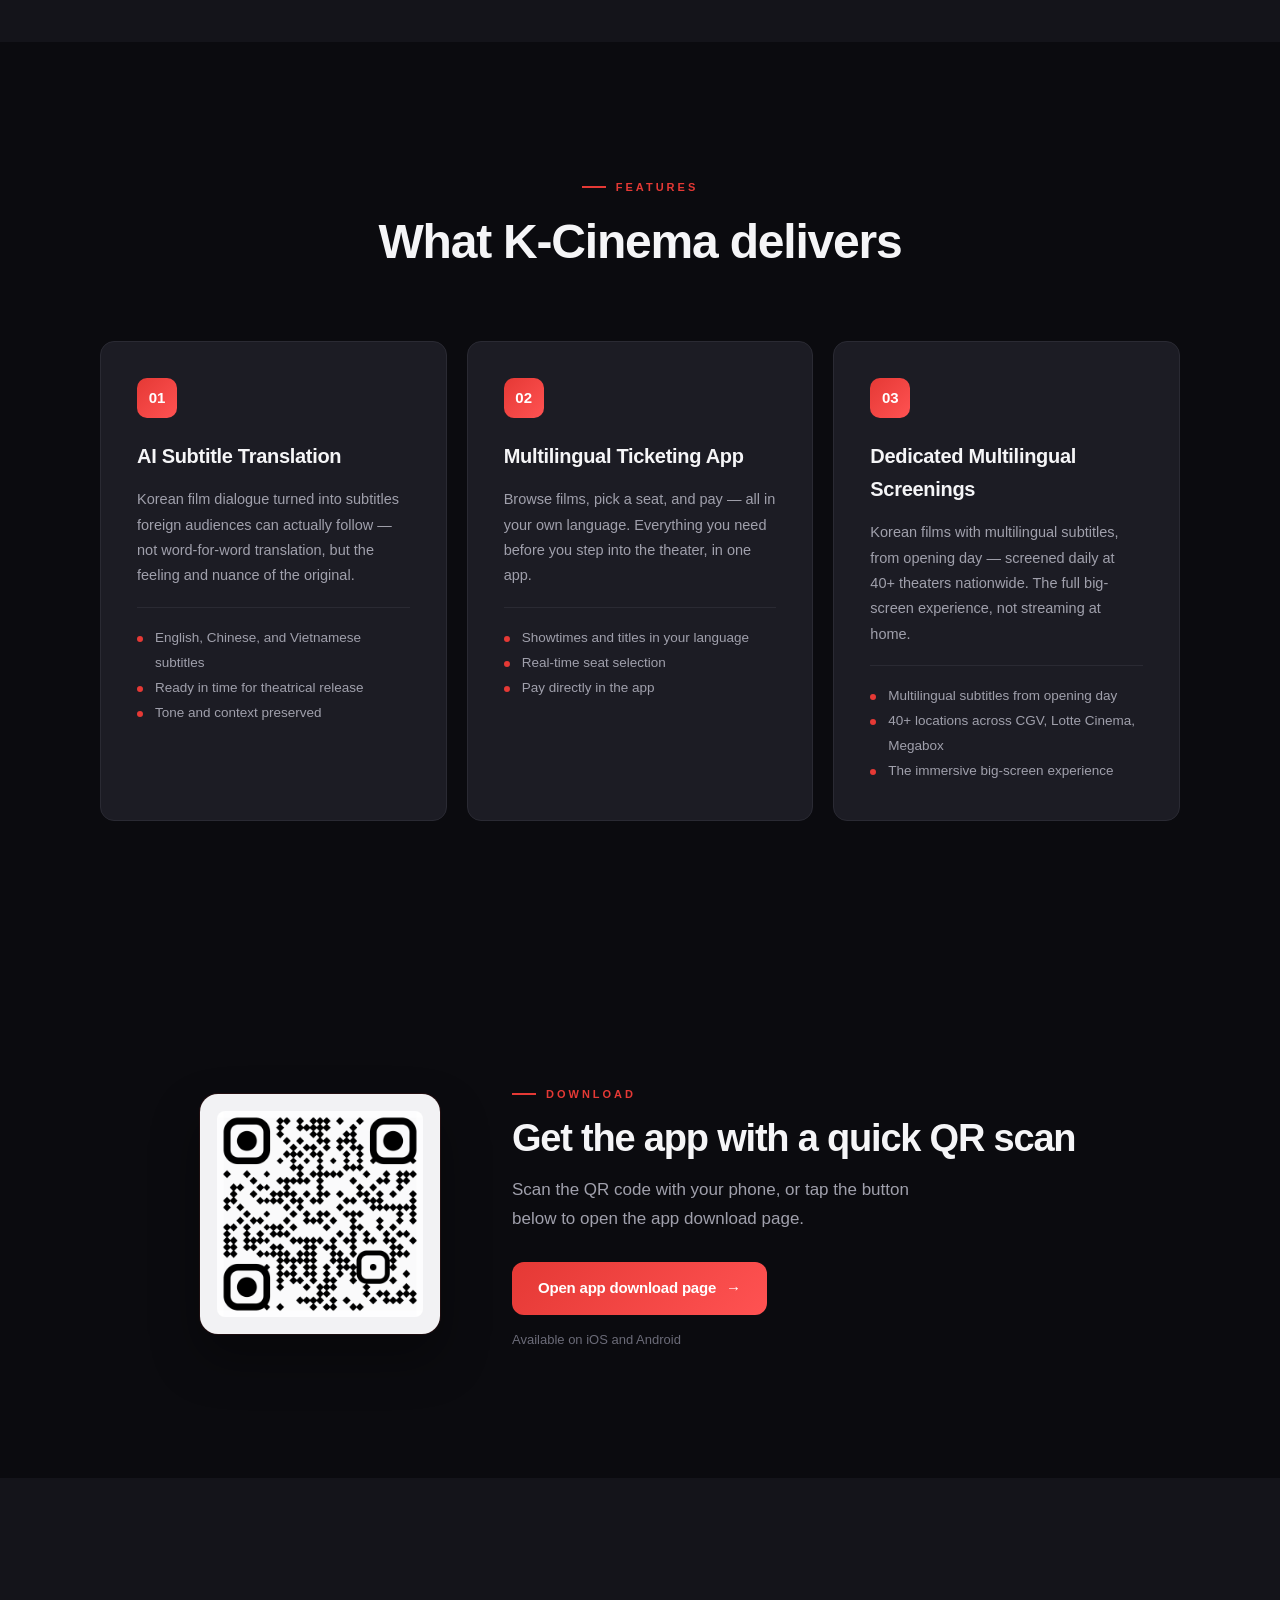
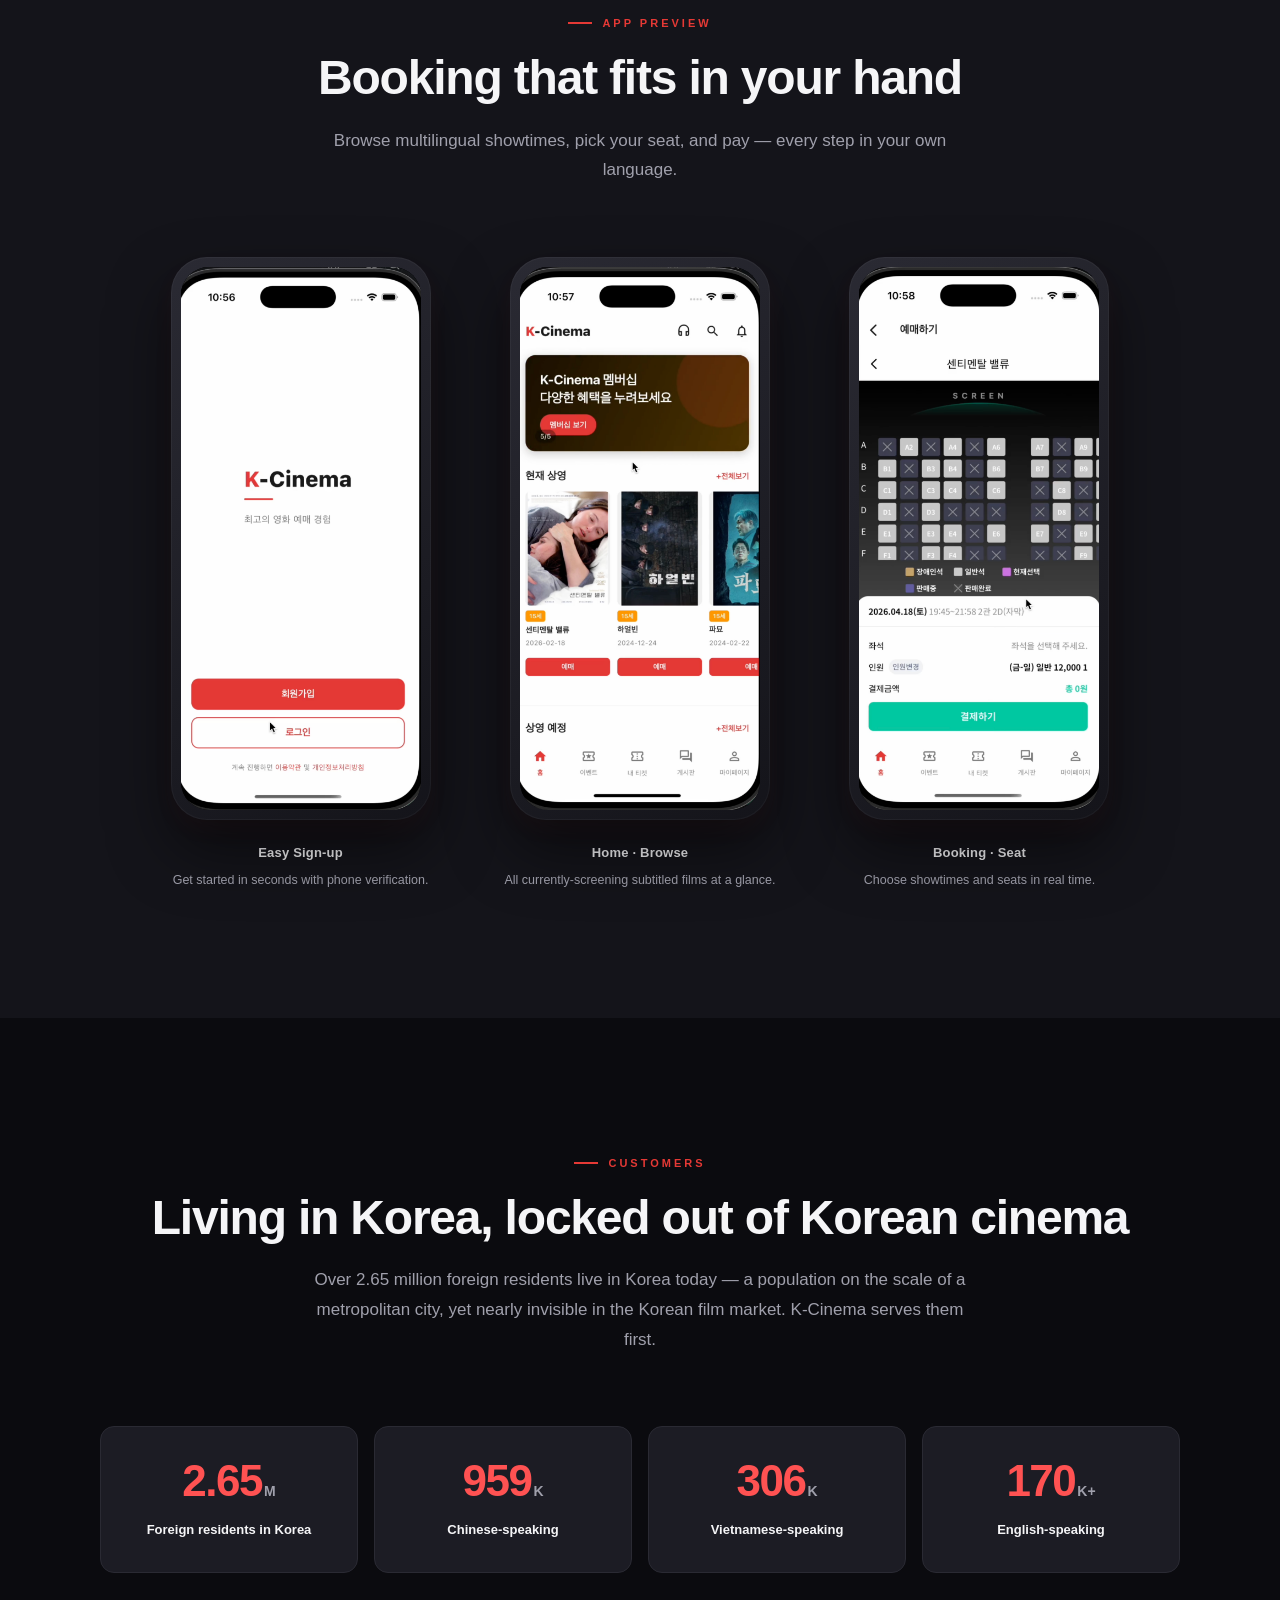
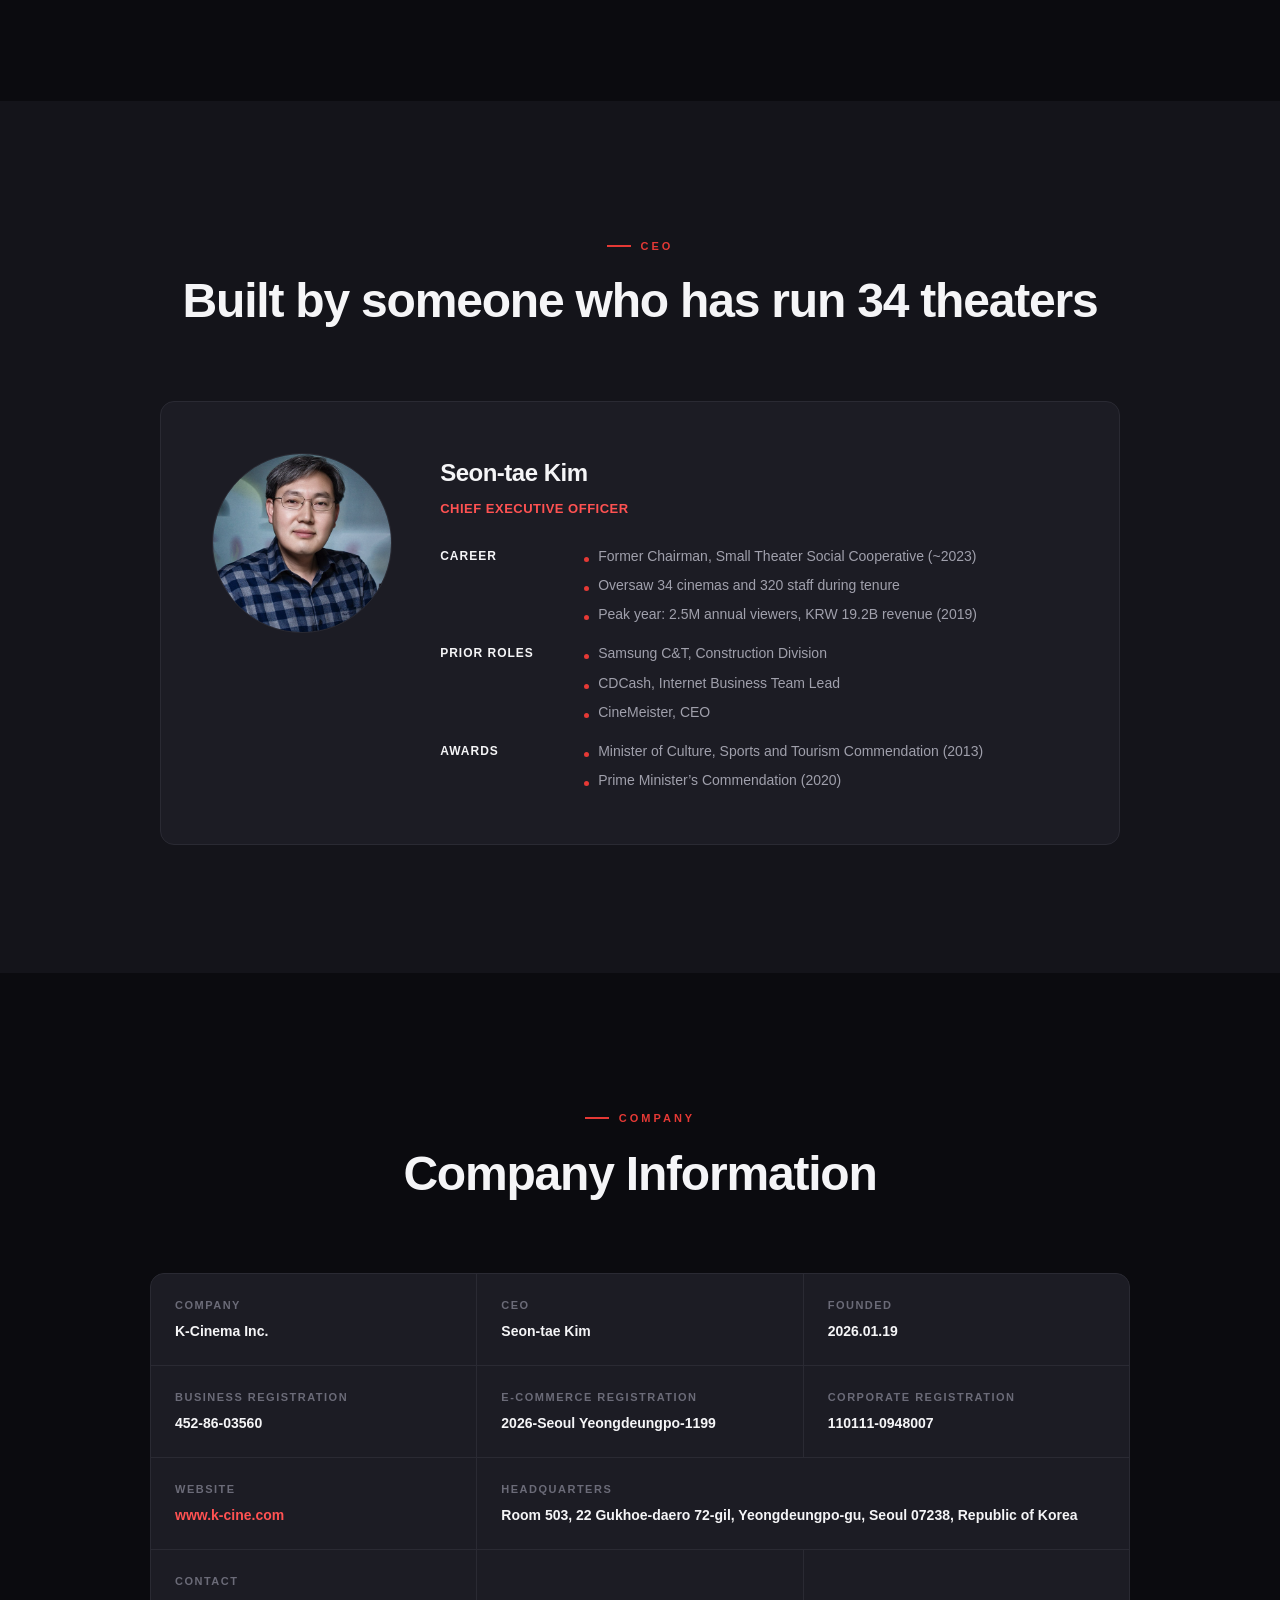
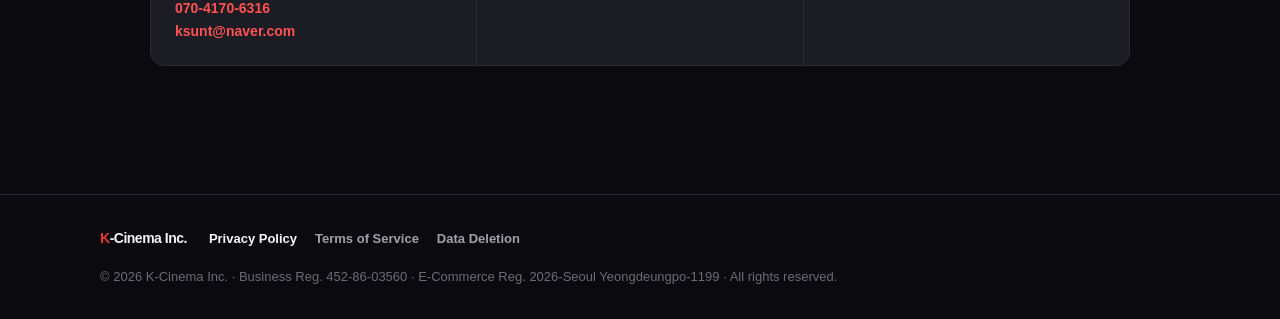
==== commit 89d6b2de: "Merge pull request #5 from K-Cinema/feat/app-anchor-qr-section fix: #app 링크를 QR 코드 섹션으로 연결" ====
--- a/index.html
+++ b/index.html
@@ -947,7 +947,7 @@
             </div>
             <div class="contact-cell span-2">
                 <dt data-i18n="contact.address">본사</dt>
-                <dd data-i18n="contact.addressV">서울 영등포구 국회대로74길 20, 맨하탄21 517호 (07238)</dd>
+                <dd data-i18n="contact.addressV">서울 영등포구 국회대로72길 22 503호 (07238)</dd>
             </div>
             <div class="contact-cell">
                 <dt data-i18n="contact.reach">연락처</dt>
@@ -1059,7 +1059,7 @@
             'contact.corpreg': '법인등록번호',
             'contact.web': '웹사이트',
             'contact.address': '본사',
-            'contact.addressV': '서울 영등포구 국회대로74길 20, 맨하탄21 517호 (07238)',
+            'contact.addressV': '서울 영등포구 국회대로72길 22 503호 (07238)',
             'contact.reach': '연락처',
 
             'footer.privacy': '개인정보처리방침',
@@ -1150,7 +1150,7 @@
             'contact.corpreg': 'Corporate Registration',
             'contact.web': 'Website',
             'contact.address': 'Headquarters',
-            'contact.addressV': 'Manhattan21 #517, 20 Gukhoe-daero 74-gil, Yeongdeungpo-gu, Seoul 07238, Republic of Korea',
+            'contact.addressV': 'Room 503, 22 Gukhoe-daero 72-gil, Yeongdeungpo-gu, Seoul 07238, Republic of Korea',
             'contact.reach': 'Contact',
 
             'footer.privacy': 'Privacy Policy',
@@ -1241,7 +1241,7 @@
             'contact.corpreg': '法人登记号',
             'contact.web': '网站',
             'contact.address': '总部',
-            'contact.addressV': '首尔永登浦区国会议事堂路74街20号 Manhattan21 517室（07238）',
+            'contact.addressV': '韩国首尔特别市永登浦区国会大路72街22号503室（07238）',
             'contact.reach': '联系方式',
 
             'footer.privacy': '隐私政策',
@@ -1332,7 +1332,7 @@
             'contact.corpreg': 'Số đăng ký pháp nhân',
             'contact.web': 'Website',
             'contact.address': 'Trụ sở',
-            'contact.addressV': 'Manhattan21 #517, 20 Gukhoe-daero 74-gil, Yeongdeungpo-gu, Seoul 07238, Hàn Quốc',
+            'contact.addressV': 'Phòng 503, 22 Gukhoe-daero 72-gil, Yeongdeungpo-gu, Seoul 07238, Hàn Quốc',
             'contact.reach': 'Liên hệ',
 
             'footer.privacy': 'Chính sách bảo mật',
@@ -1423,7 +1423,7 @@
             'contact.corpreg': 'เลขทะเบียนนิติบุคคล',
             'contact.web': 'เว็บไซต์',
             'contact.address': 'สำนักงานใหญ่',
-            'contact.addressV': 'Manhattan21 #517, 20 Gukhoe-daero 74-gil, Yeongdeungpo-gu, Seoul 07238, สาธารณรัฐเกาหลี',
+            'contact.addressV': 'ห้อง 503, 22 Gukhoe-daero 72-gil, Yeongdeungpo-gu, Seoul 07238, สาธารณรัฐเกาหลี',
             'contact.reach': 'ติดต่อ',
 
             'footer.privacy': 'นโยบายความเป็นส่วนตัว',
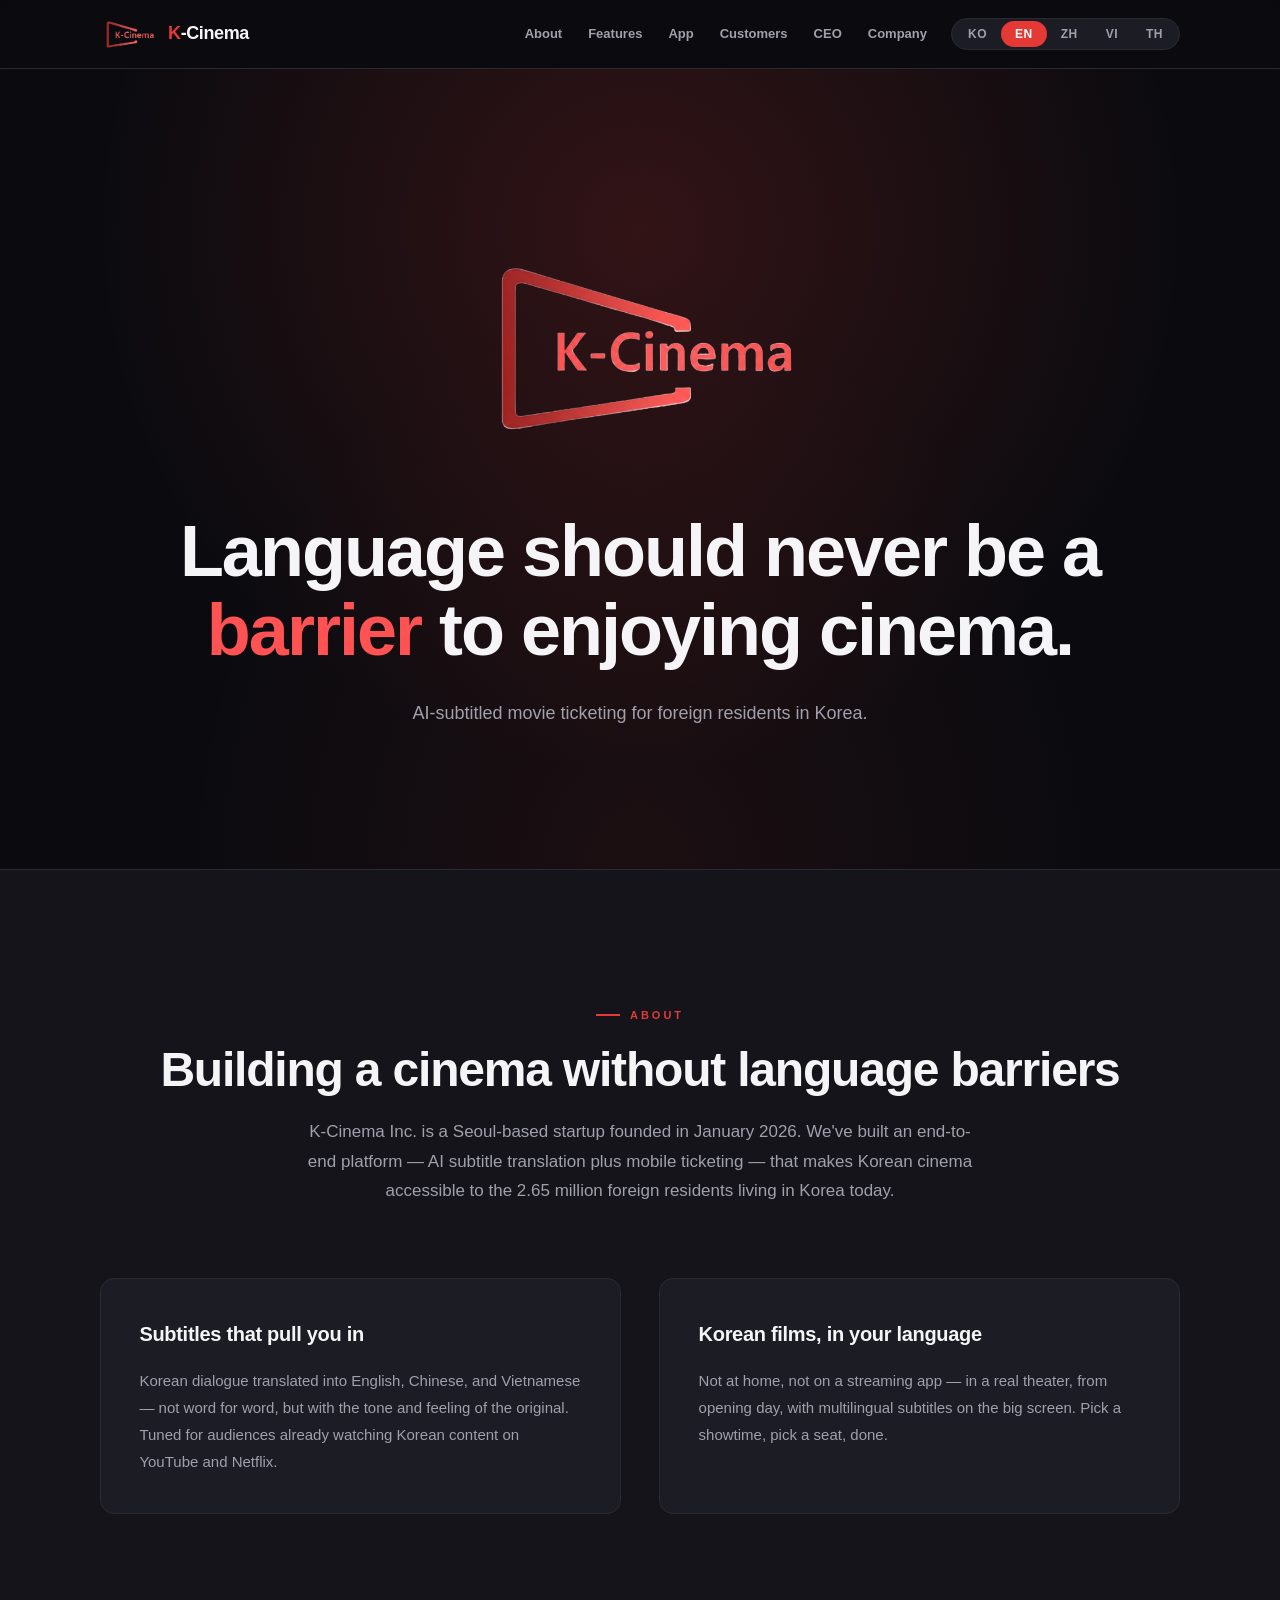
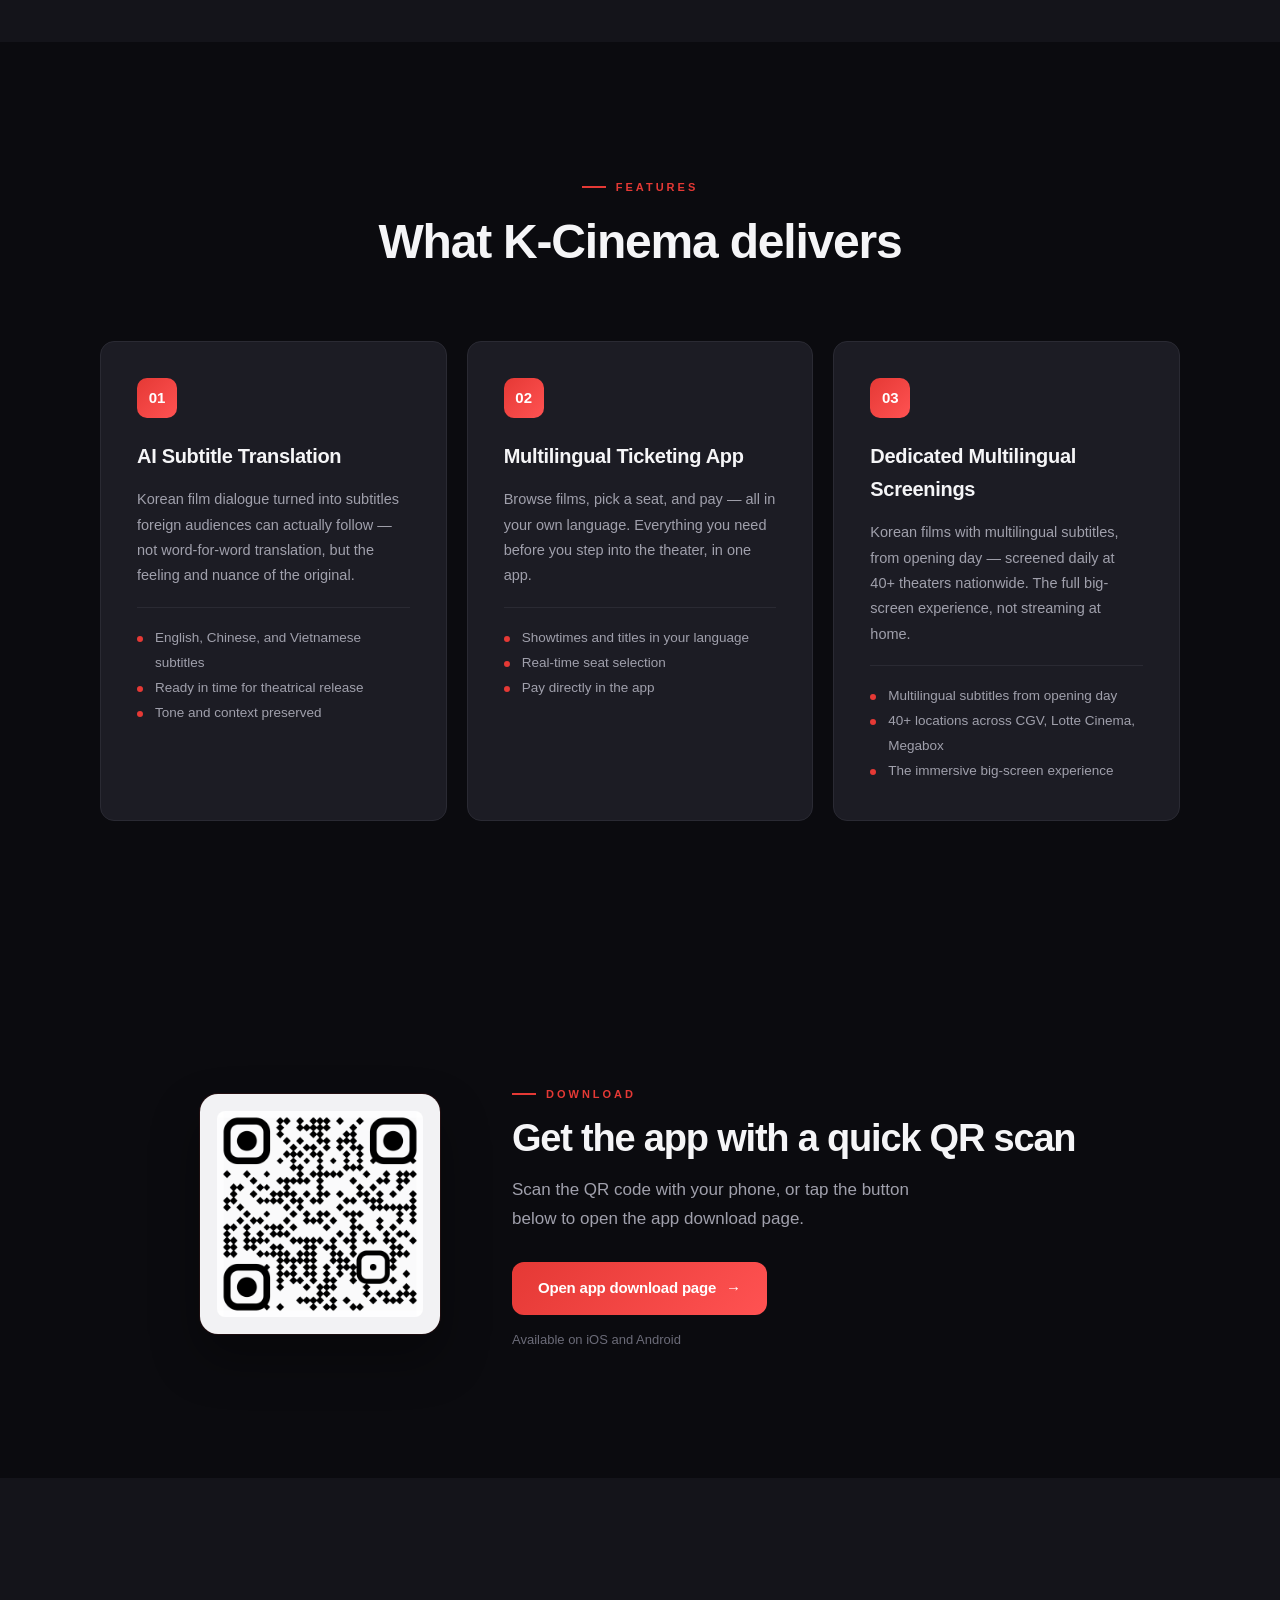
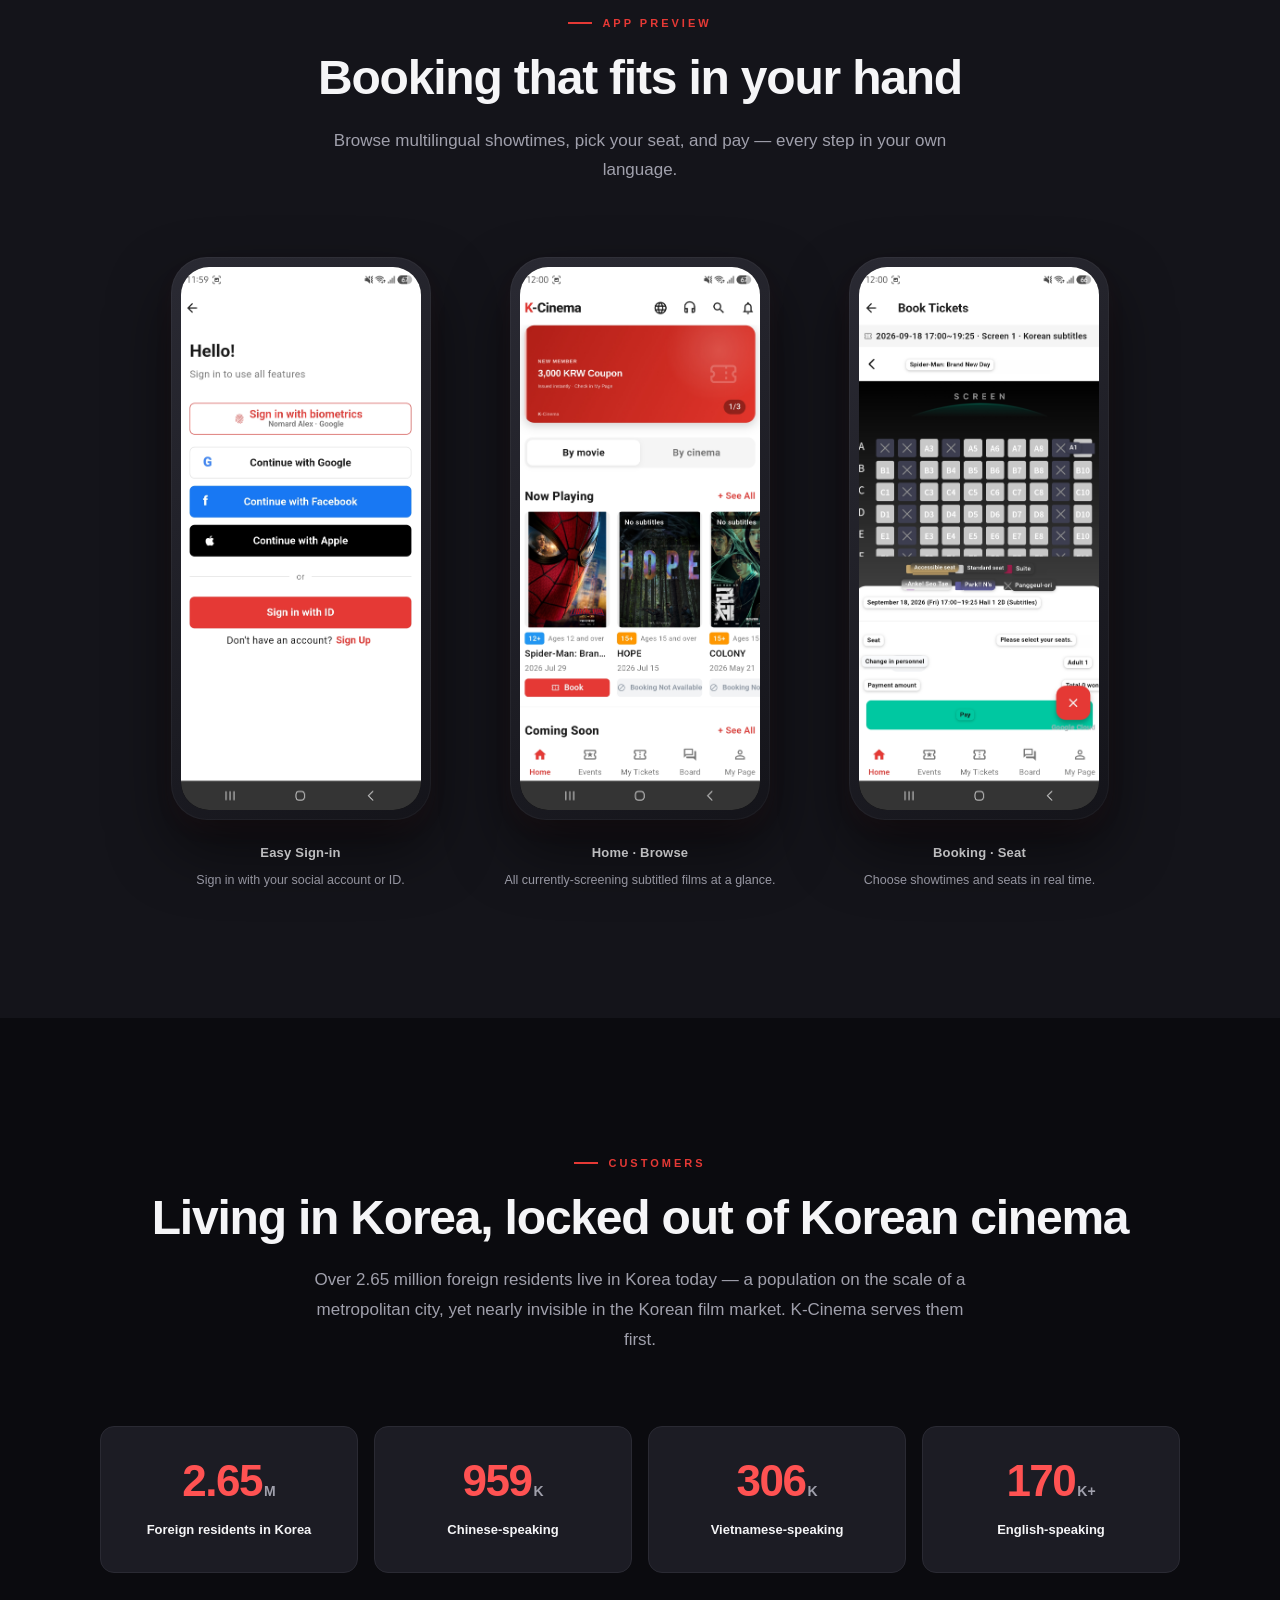
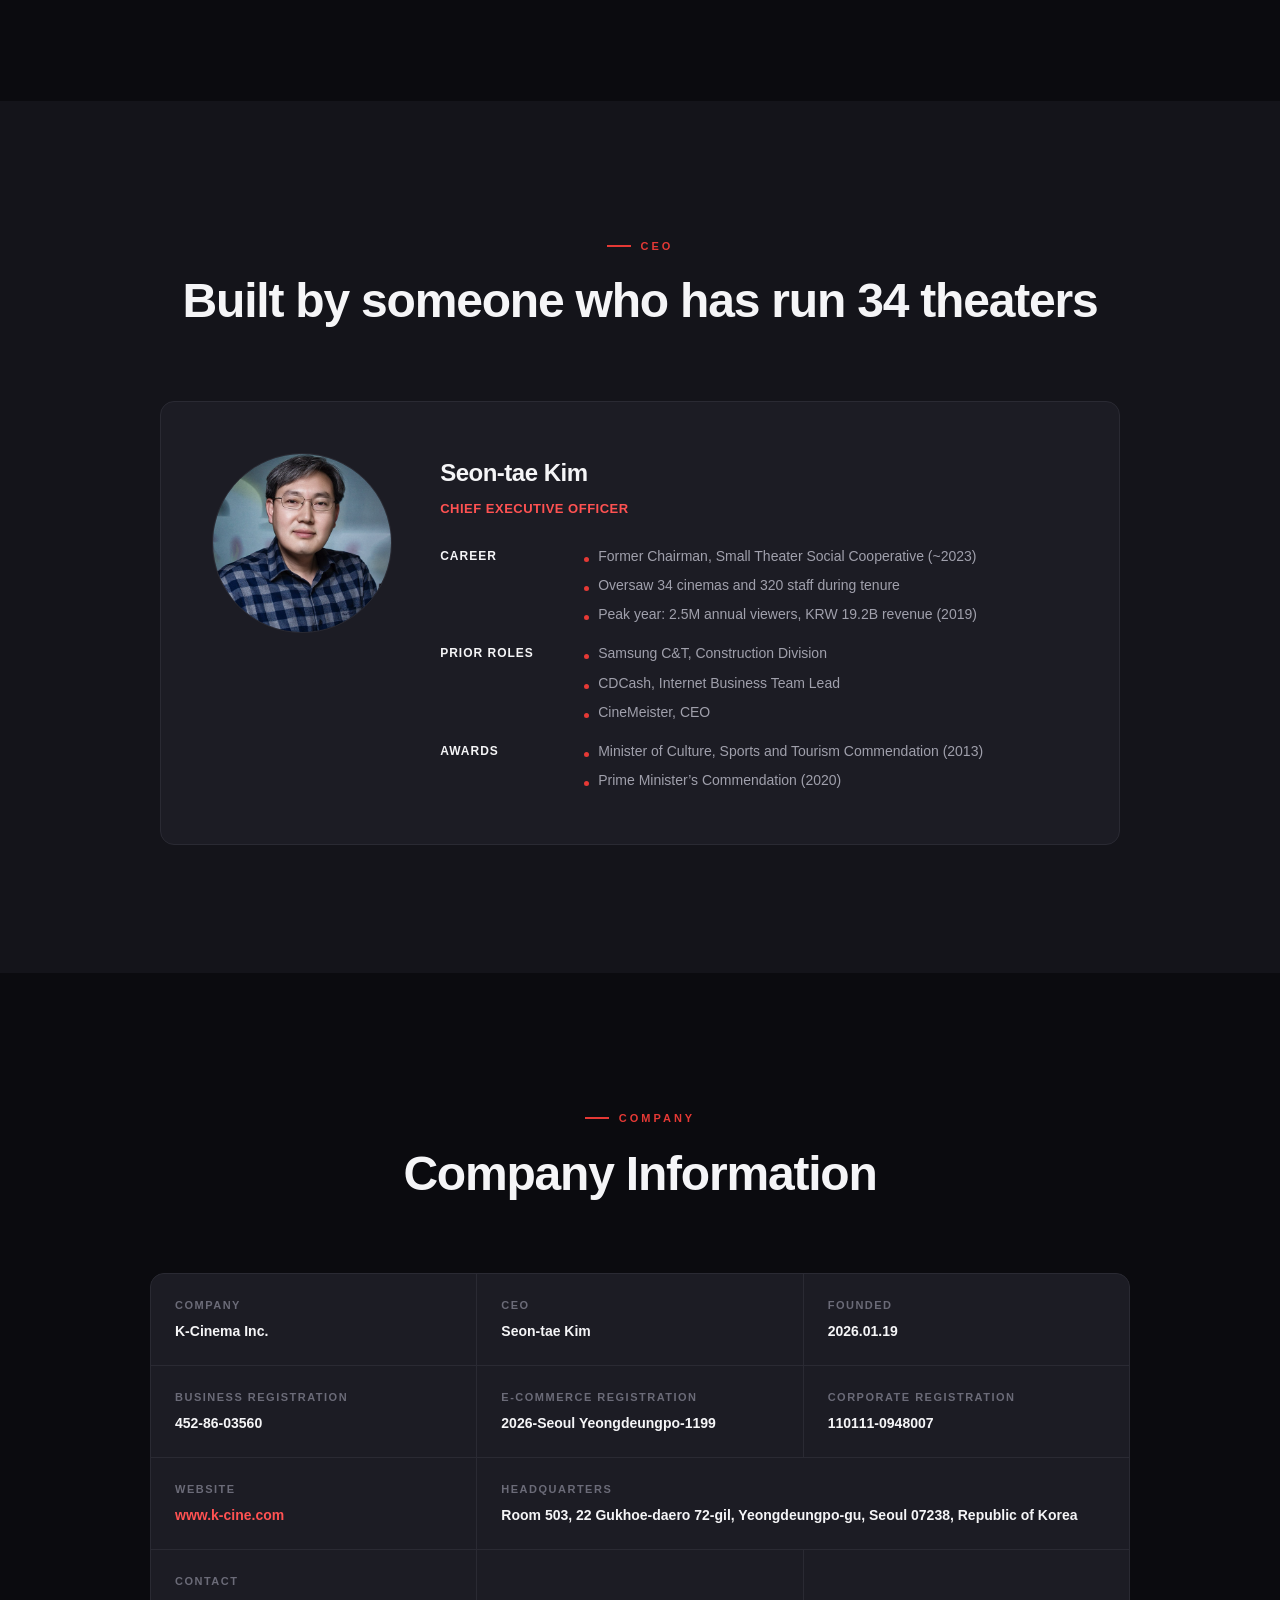
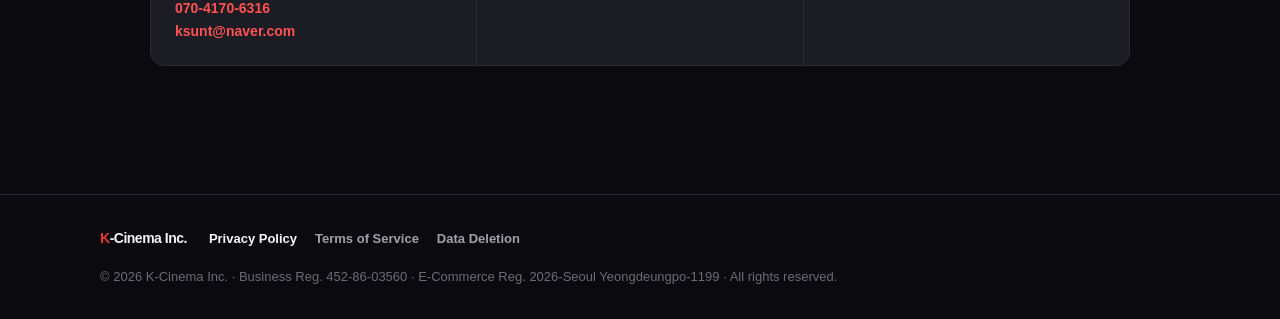
==== commit c2ac52ba: "feat: localize app preview screenshots for five languages" ====
--- a/index.html
+++ b/index.html
@@ -823,18 +823,18 @@
             <div class="phone-card">
                 <div class="phone">
                     <div class="phone-screen">
-                        <img src="images/app-captured/home.png" alt="" onerror="this.style.display='none'">
-                        <div class="placeholder">Sign up</div>
+                        <img src="images/app-captured/ko/login.jpg" data-app-screen="login" data-i18n-alt="app.phone1.label" alt="간편 로그인" width="1080" height="2340" loading="lazy" decoding="async" onload="this.style.display='block'" onerror="this.style.display='none'">
+                        <div class="placeholder" data-i18n="app.phone1.label">간편 로그인</div>
                     </div>
                 </div>
-                <div class="phone-card-label" data-i18n="app.phone1.label">간편 회원가입</div>
-                <div class="phone-card-desc" data-i18n="app.phone1.desc">휴대폰 번호 인증으로 몇 초 안에 시작.</div>
+                <div class="phone-card-label" data-i18n="app.phone1.label">간편 로그인</div>
+                <div class="phone-card-desc" data-i18n="app.phone1.desc">소셜 계정이나 아이디로 간편하게 로그인.</div>
             </div>
             <div class="phone-card">
                 <div class="phone">
                     <div class="phone-screen">
-                        <img src="images/app-captured/browse-movie.png" alt="" onerror="this.style.display='none'">
-                        <div class="placeholder">Home</div>
+                        <img src="images/app-captured/ko/home.jpg" data-app-screen="home" data-i18n-alt="app.phone2.label" alt="홈 · 상영작 탐색" width="1080" height="2340" loading="lazy" decoding="async" onload="this.style.display='block'" onerror="this.style.display='none'">
+                        <div class="placeholder" data-i18n="app.phone2.label">홈 · 상영작 탐색</div>
                     </div>
                 </div>
                 <div class="phone-card-label" data-i18n="app.phone2.label">홈 · 상영작 탐색</div>
@@ -843,8 +843,8 @@
             <div class="phone-card">
                 <div class="phone">
                     <div class="phone-screen">
-                        <img src="images/app-captured/booking-seat.png" alt="" onerror="this.style.display='none'">
-                        <div class="placeholder">Booking</div>
+                        <img src="images/app-captured/ko/booking-seat.jpg" data-app-screen="booking-seat" data-i18n-alt="app.phone3.label" alt="예매 · 좌석 선택" width="1080" height="2340" loading="lazy" decoding="async" onload="this.style.display='block'" onerror="this.style.display='none'">
+                        <div class="placeholder" data-i18n="app.phone3.label">예매 · 좌석 선택</div>
                     </div>
                 </div>
                 <div class="phone-card-label" data-i18n="app.phone3.label">예매 · 좌석 선택</div>
@@ -1018,8 +1018,8 @@
             'app.eyebrow': '앱 미리보기',
             'app.title': '손 안에서 끝나는 예매 경험',
             'app.lead': '홈 화면에서 다국어 상영작을 확인하고, 좌석을 고르고, 결제까지 — 전 과정을 자국어로.',
-            'app.phone1.label': '간편 회원가입',
-            'app.phone1.desc': '휴대폰 번호 인증으로 몇 초 안에 시작.',
+            'app.phone1.label': '간편 로그인',
+            'app.phone1.desc': '소셜 계정이나 아이디로 간편하게 로그인.',
             'app.phone2.label': '홈 · 상영작 탐색',
             'app.phone2.desc': '현재 상영 중인 다국어 자막 영화를 한눈에.',
             'app.phone3.label': '예매 · 좌석 선택',
@@ -1109,8 +1109,8 @@
             'app.eyebrow': 'App Preview',
             'app.title': 'Booking that fits in your hand',
             'app.lead': 'Browse multilingual showtimes, pick your seat, and pay — every step in your own language.',
-            'app.phone1.label': 'Easy Sign-up',
-            'app.phone1.desc': 'Get started in seconds with phone verification.',
+            'app.phone1.label': 'Easy Sign-in',
+            'app.phone1.desc': 'Sign in with your social account or ID.',
             'app.phone2.label': 'Home · Browse',
             'app.phone2.desc': 'All currently-screening subtitled films at a glance.',
             'app.phone3.label': 'Booking · Seat',
@@ -1200,8 +1200,8 @@
             'app.eyebrow': '应用预览',
             'app.title': '掌中完成的购票体验',
             'app.lead': '在首页查看多语言上映作品，选座、支付——全程使用您的母语。',
-            'app.phone1.label': '便捷注册',
-            'app.phone1.desc': '手机号验证，几秒即可开始。',
+            'app.phone1.label': '便捷登录',
+            'app.phone1.desc': '使用社交账号或账号 ID 轻松登录。',
             'app.phone2.label': '首页 · 浏览作品',
             'app.phone2.desc': '一目了然地查看正在上映的多语言字幕电影。',
             'app.phone3.label': '购票 · 选座',
@@ -1291,8 +1291,8 @@
             'app.eyebrow': 'Xem trước ứng dụng',
             'app.title': 'Trải nghiệm đặt vé trong lòng bàn tay',
             'app.lead': 'Xem phim đa ngôn ngữ trên màn hình chính, chọn ghế, thanh toán — mọi bước bằng ngôn ngữ của bạn.',
-            'app.phone1.label': 'Đăng ký dễ dàng',
-            'app.phone1.desc': 'Xác minh số điện thoại, bắt đầu trong vài giây.',
+            'app.phone1.label': 'Đăng nhập dễ dàng',
+            'app.phone1.desc': 'Đăng nhập bằng tài khoản mạng xã hội hoặc ID.',
             'app.phone2.label': 'Trang chủ · Duyệt phim',
             'app.phone2.desc': 'Xem tất cả phim phụ đề đa ngôn ngữ đang chiếu.',
             'app.phone3.label': 'Đặt vé · Chọn ghế',
@@ -1382,8 +1382,8 @@
             'app.eyebrow': 'ตัวอย่างแอป',
             'app.title': 'ประสบการณ์จองตั๋วในมือคุณ',
             'app.lead': 'ดูหนังหลายภาษาบนหน้าหลัก เลือกที่นั่ง ชำระเงิน — ทุกขั้นตอนด้วยภาษาของคุณ',
-            'app.phone1.label': 'สมัครง่าย',
-            'app.phone1.desc': 'ยืนยันเบอร์โทร เริ่มต้นในไม่กี่วินาที',
+            'app.phone1.label': 'เข้าสู่ระบบง่าย',
+            'app.phone1.desc': 'เข้าสู่ระบบด้วยบัญชีโซเชียลหรือไอดี',
             'app.phone2.label': 'หน้าหลัก · เรียกดู',
             'app.phone2.desc': 'ดูหนังคำบรรยายหลายภาษาที่กำลังฉายได้ในที่เดียว',
             'app.phone3.label': 'จอง · เลือกที่นั่ง',
@@ -1446,7 +1446,8 @@
     function getInitialLang() {
         const fromQuery = getLangFromQuery();
         if (fromQuery) return fromQuery;
-        const stored = localStorage.getItem(STORAGE_KEY);
+        let stored;
+        try { stored = localStorage.getItem(STORAGE_KEY); } catch (e) {}
         if (LANGS.includes(stored)) return stored;
         const nav = (navigator.language || '').toLowerCase();
         if (nav.startsWith('ko')) return 'ko';
@@ -1472,7 +1473,15 @@
             const key = el.getAttribute('data-i18n-alt');
             if (d[key] !== undefined) el.setAttribute('alt', d[key]);
         });
-        localStorage.setItem(STORAGE_KEY, lang);
+        document.querySelectorAll('[data-app-screen]').forEach(img => {
+            const screen = img.getAttribute('data-app-screen');
+            const src = `images/app-captured/${lang}/${screen}.jpg`;
+            if (img.getAttribute('src') !== src) {
+                img.style.display = 'block';
+                img.setAttribute('src', src);
+            }
+        });
+        try { localStorage.setItem(STORAGE_KEY, lang); } catch (e) {}
     }
 
     document.addEventListener('DOMContentLoaded', () => {
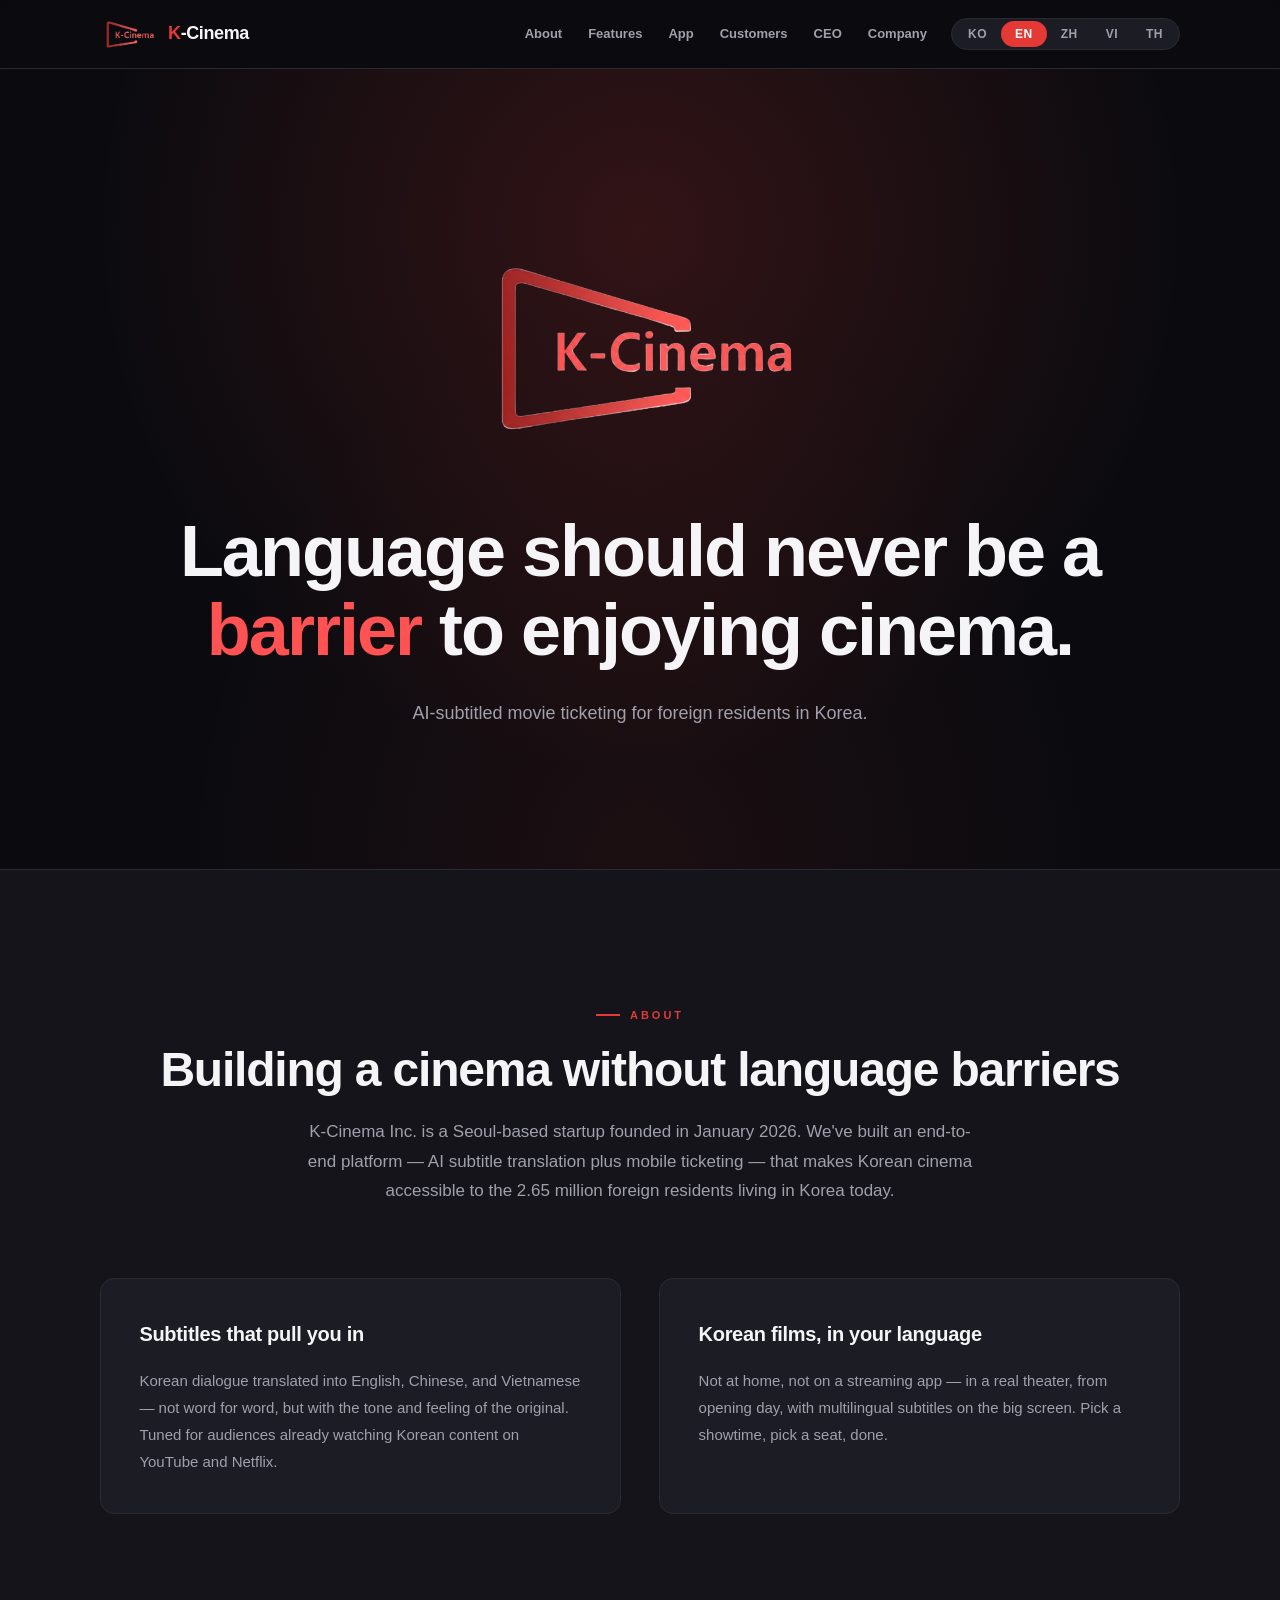
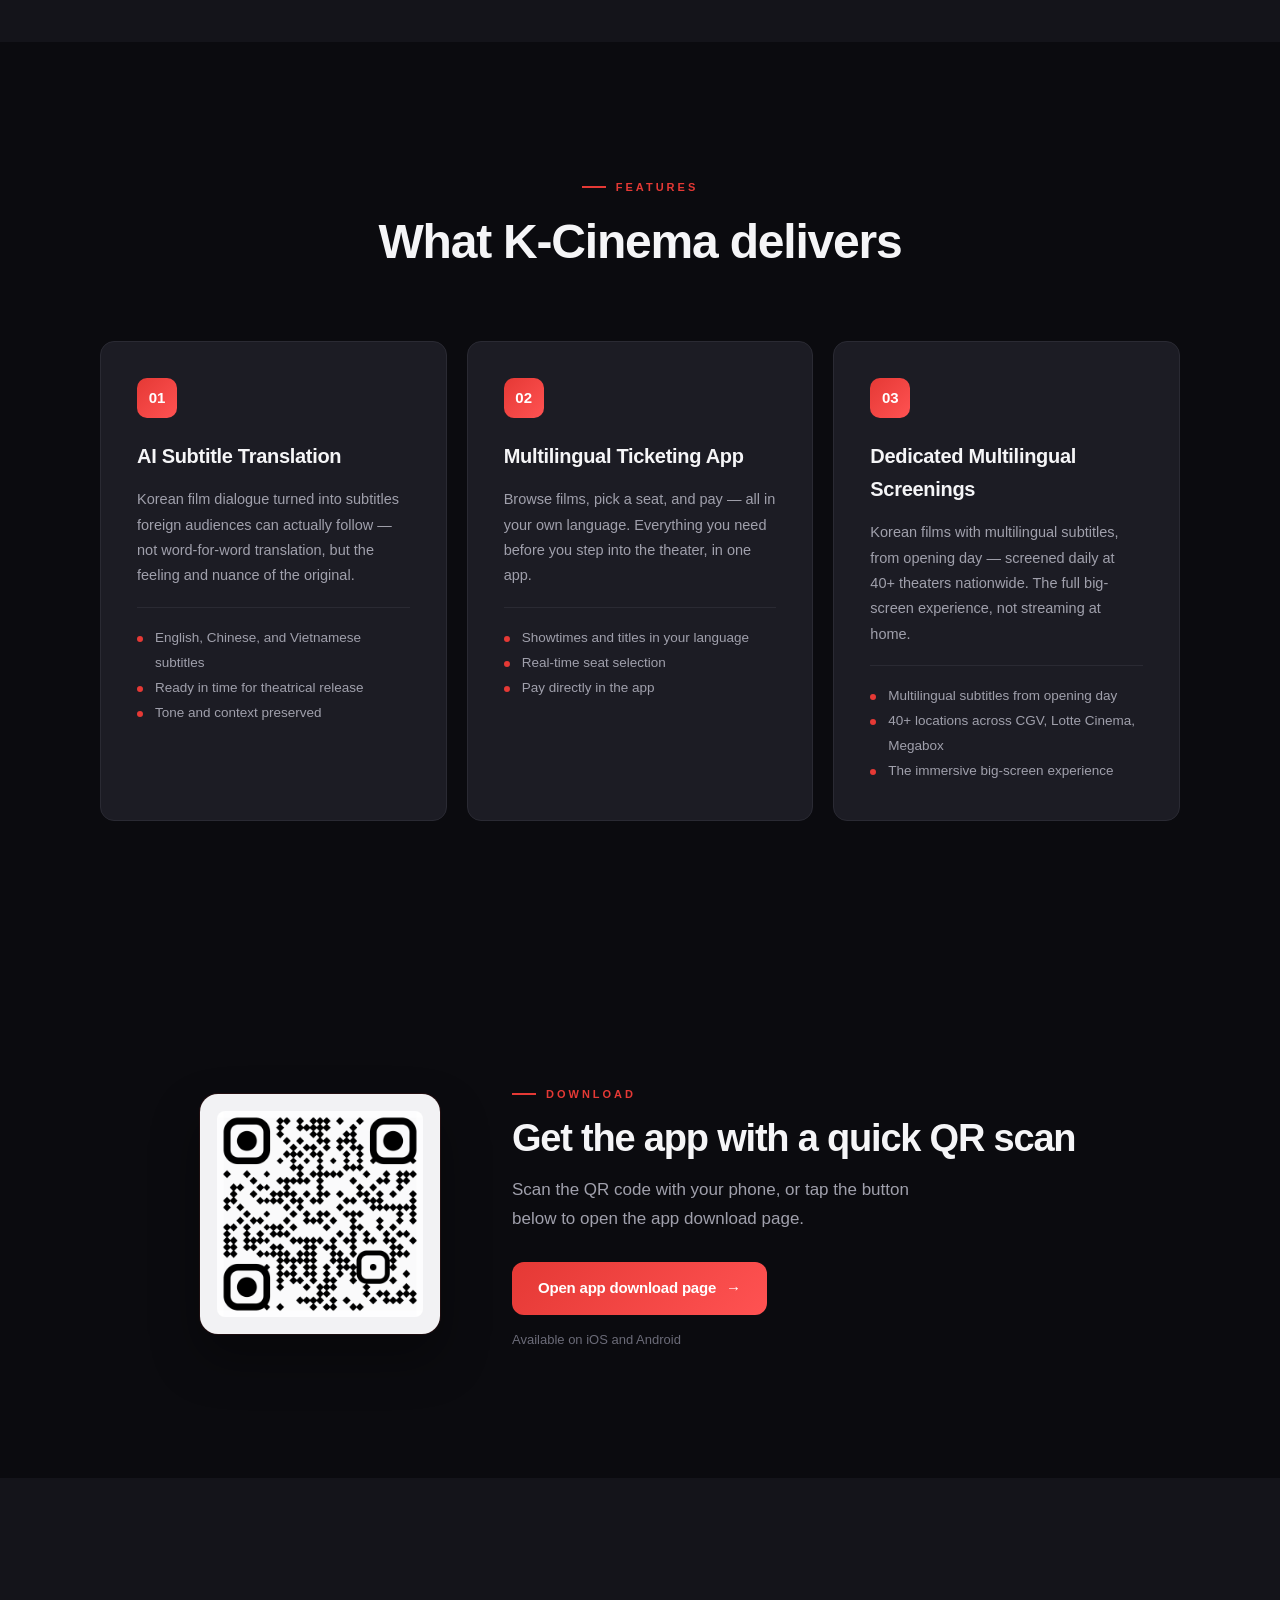
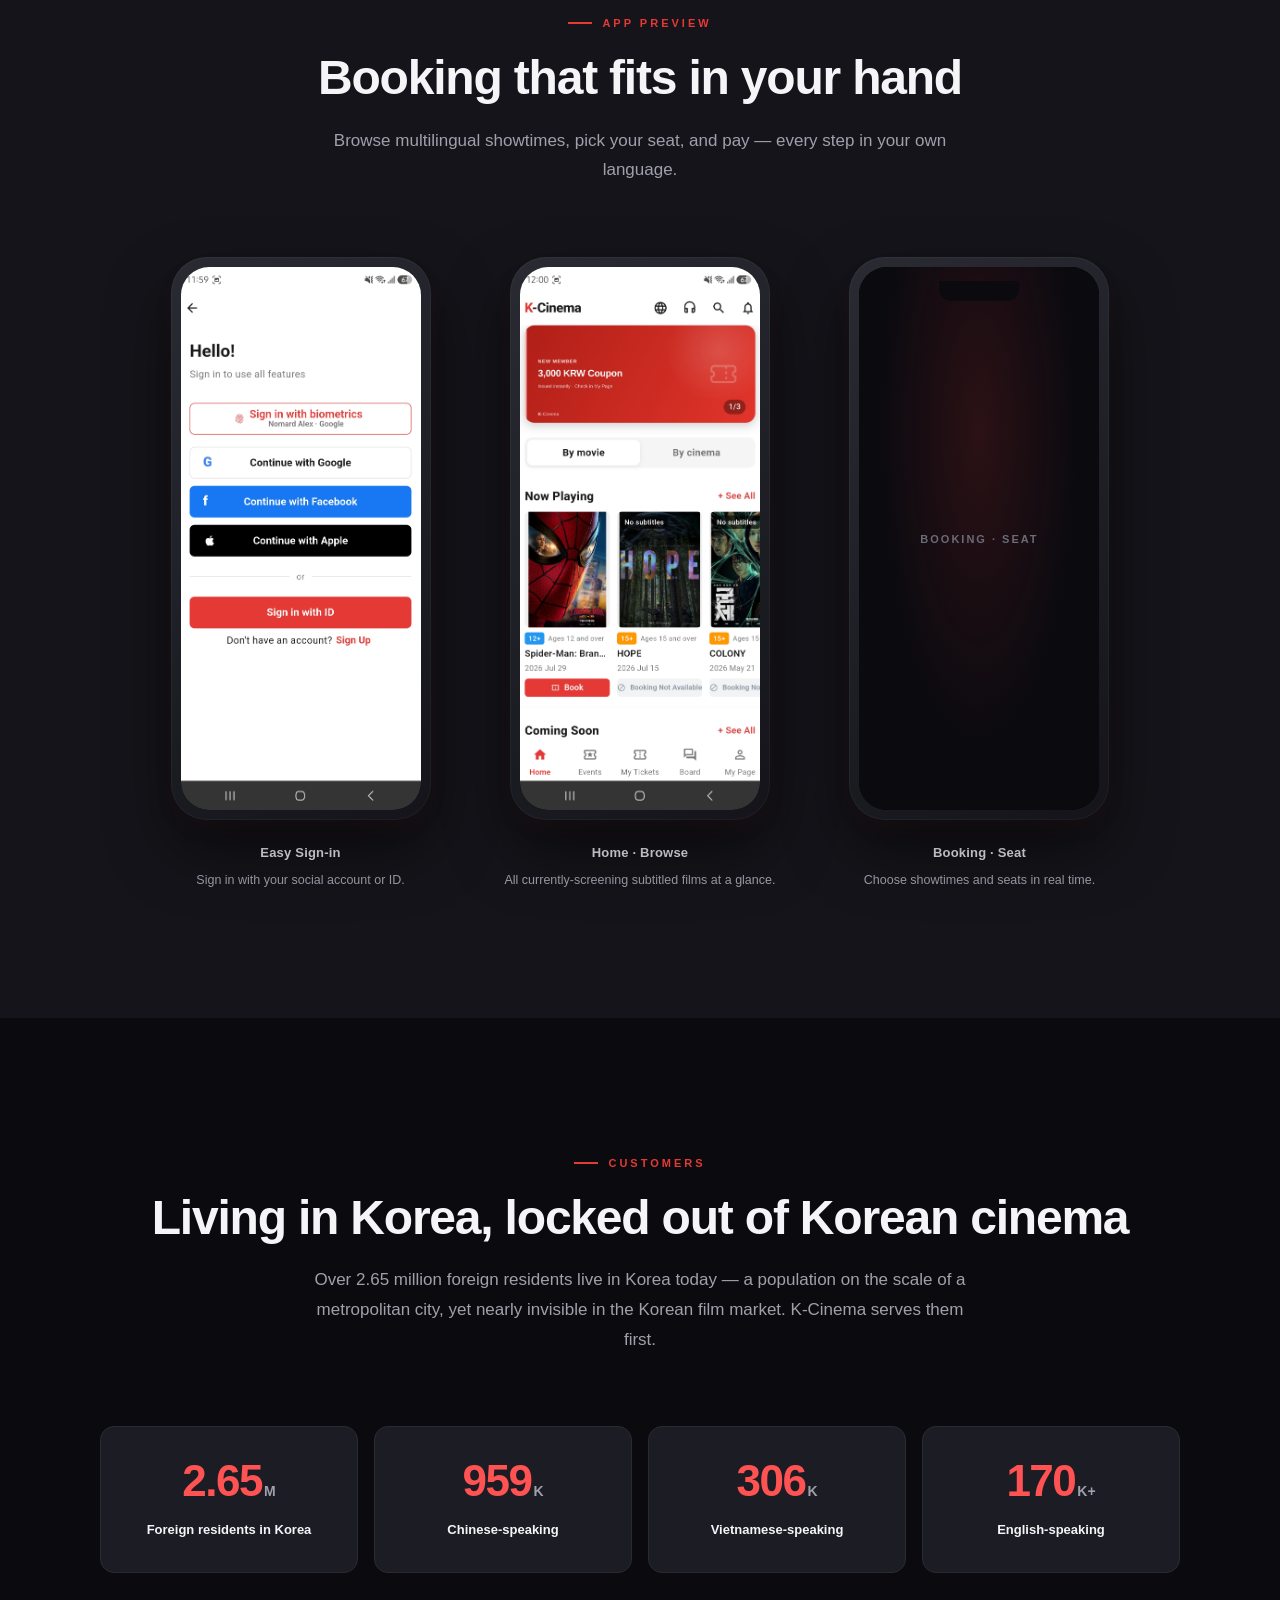
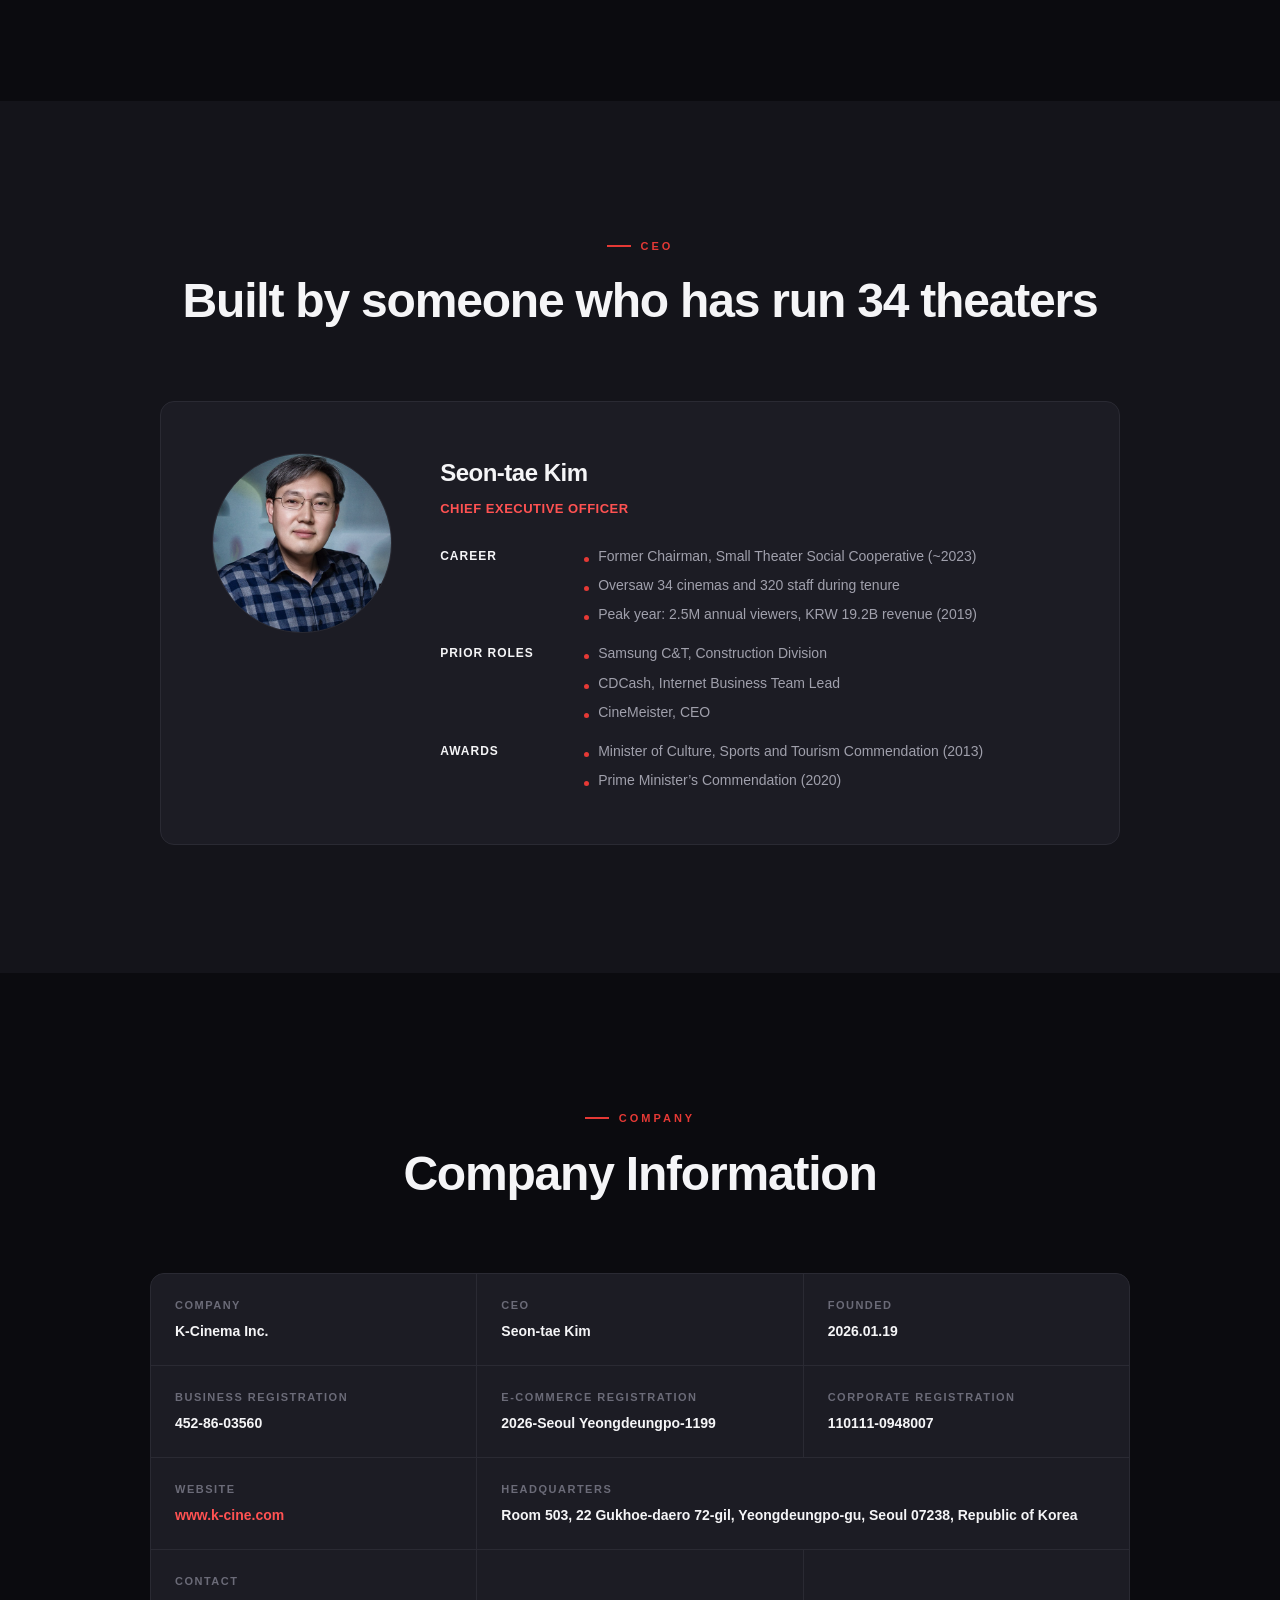
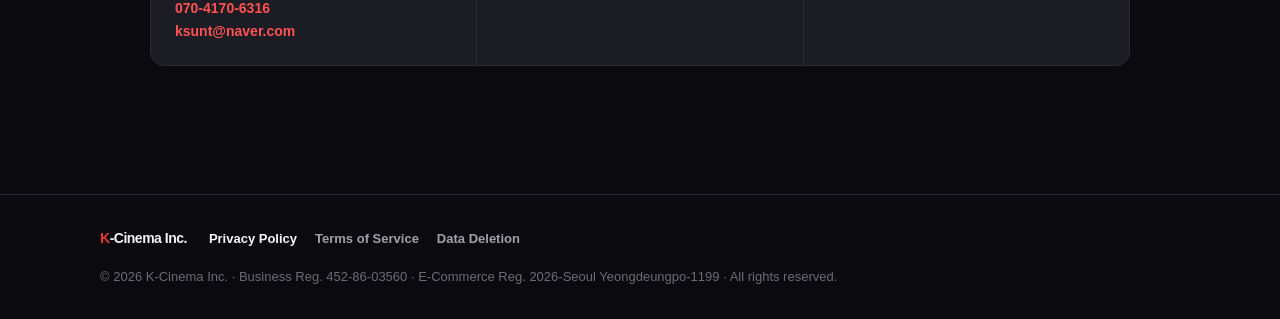
==== commit 553f87ca: "fix: break Korean hero tagline after barrier" ====
--- a/index.html
+++ b/index.html
@@ -720,7 +720,7 @@
             <img src="logo.png" alt="K-Cinema">
         </div>
         <h1 class="hero-tagline">
-            <span data-i18n-html="hero.tagline">언어가 영화 관람의 <span class="emph">장벽</span>이 되지 않는 사회를 만듭니다.</span>
+            <span data-i18n-html="hero.tagline">언어가 영화 관람의 <span class="emph">장벽</span>이<br>되지 않는 사회를 만듭니다.</span>
         </h1>
         <p class="hero-sub" data-i18n="hero.sub">AI 자막 자동 번역 기반 영화 티켓 예매 서비스</p>
     </div>
@@ -979,7 +979,7 @@
         ko: {
             'nav.about': '소개', 'nav.service': '기능', 'nav.app': '앱', 'nav.audience': '고객', 'nav.leadership': '대표자', 'nav.contact': '회사',
 
-            'hero.tagline': '언어가 영화 관람의 <span class="emph">장벽</span>이 되지 않는 사회를 만듭니다.',
+            'hero.tagline': '언어가 영화 관람의 <span class="emph">장벽</span>이<br>되지 않는 사회를 만듭니다.',
             'hero.sub': 'AI 자막 자동 번역 기반 영화 티켓 예매 서비스',
 
             'about.eyebrow': '소개',
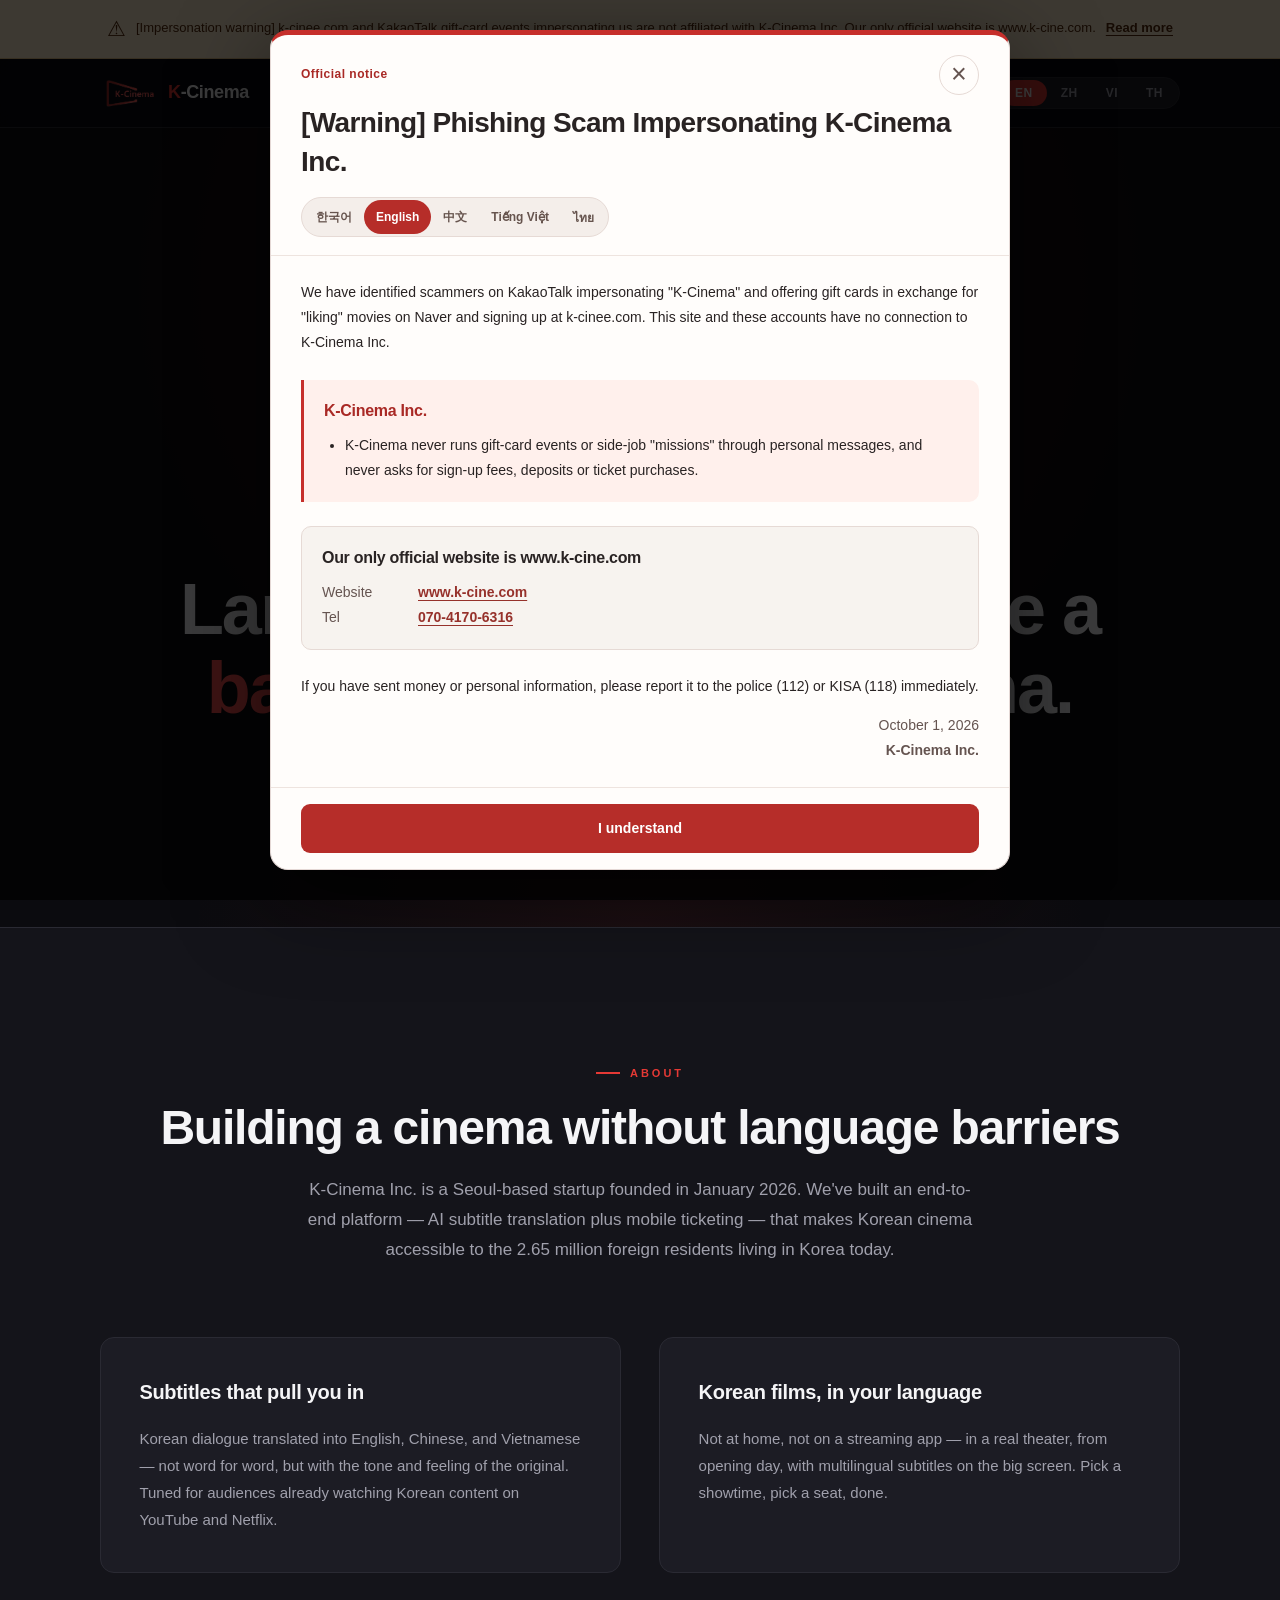
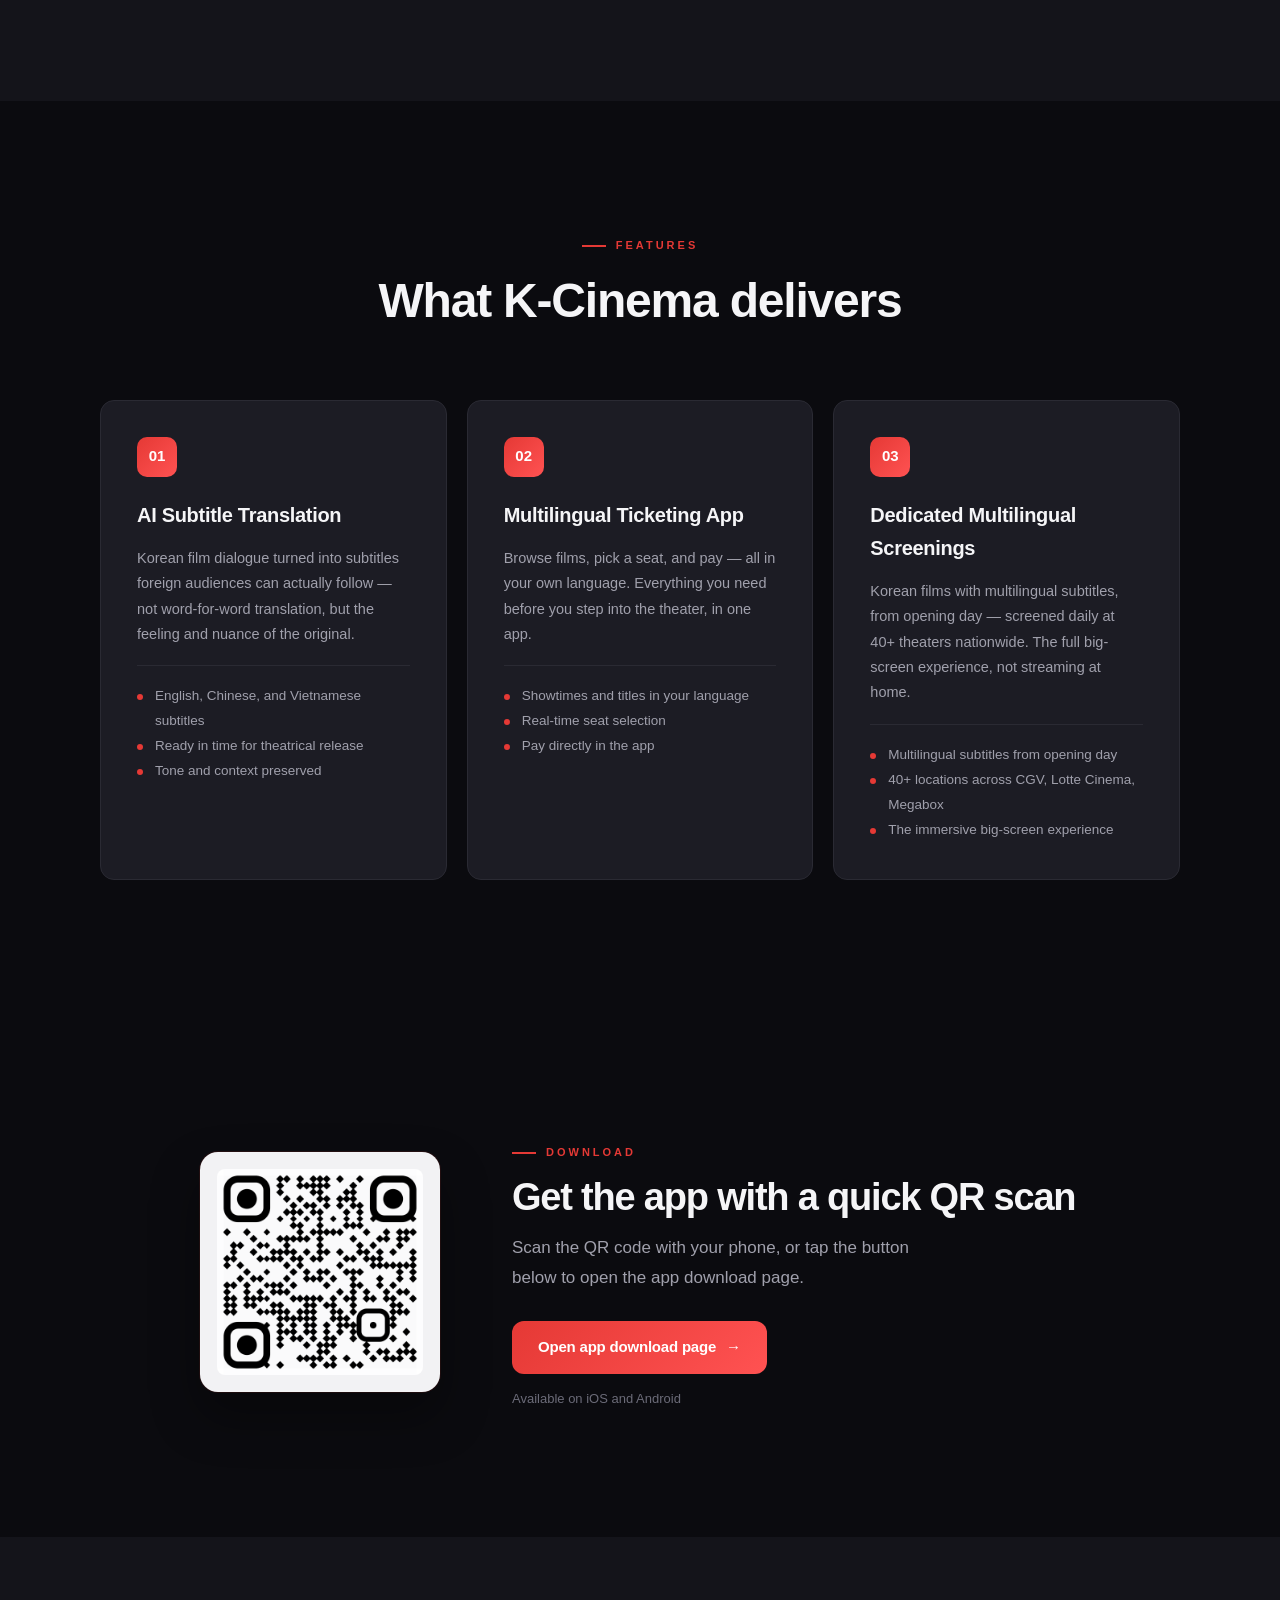
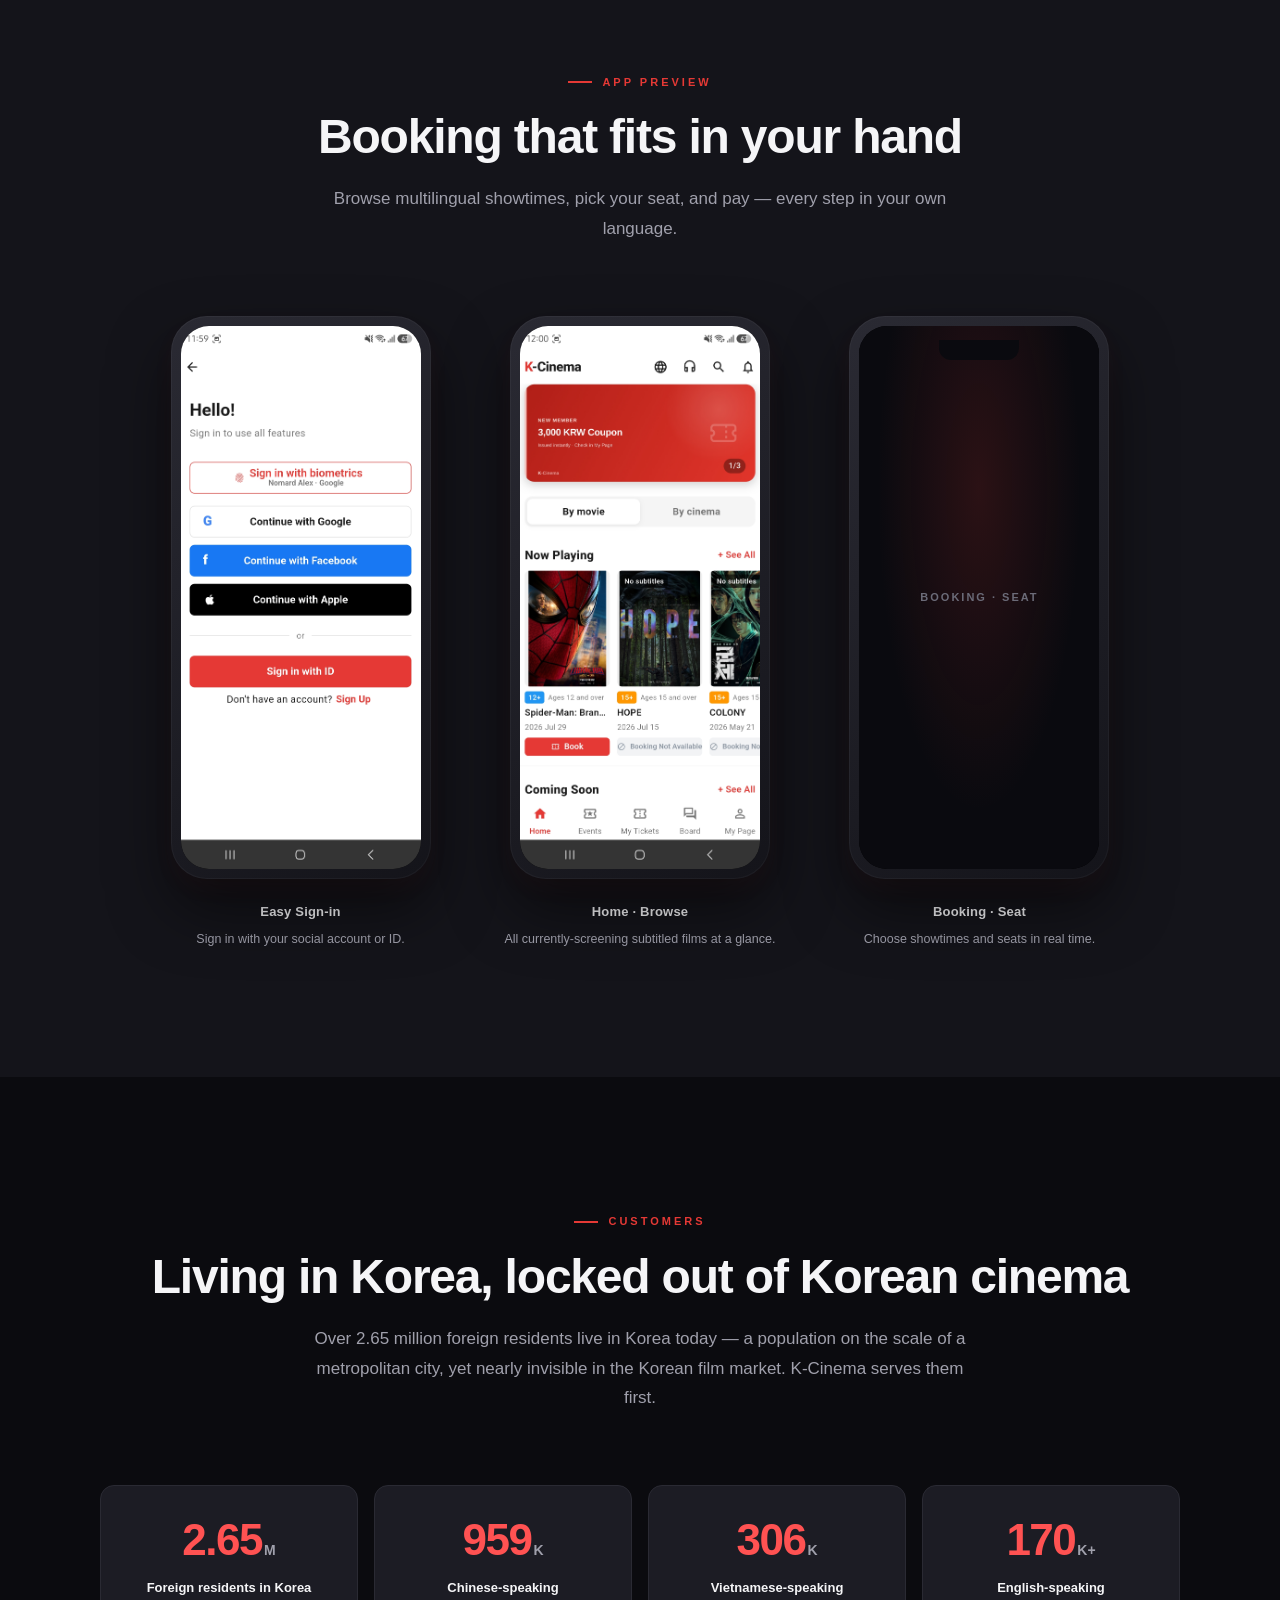
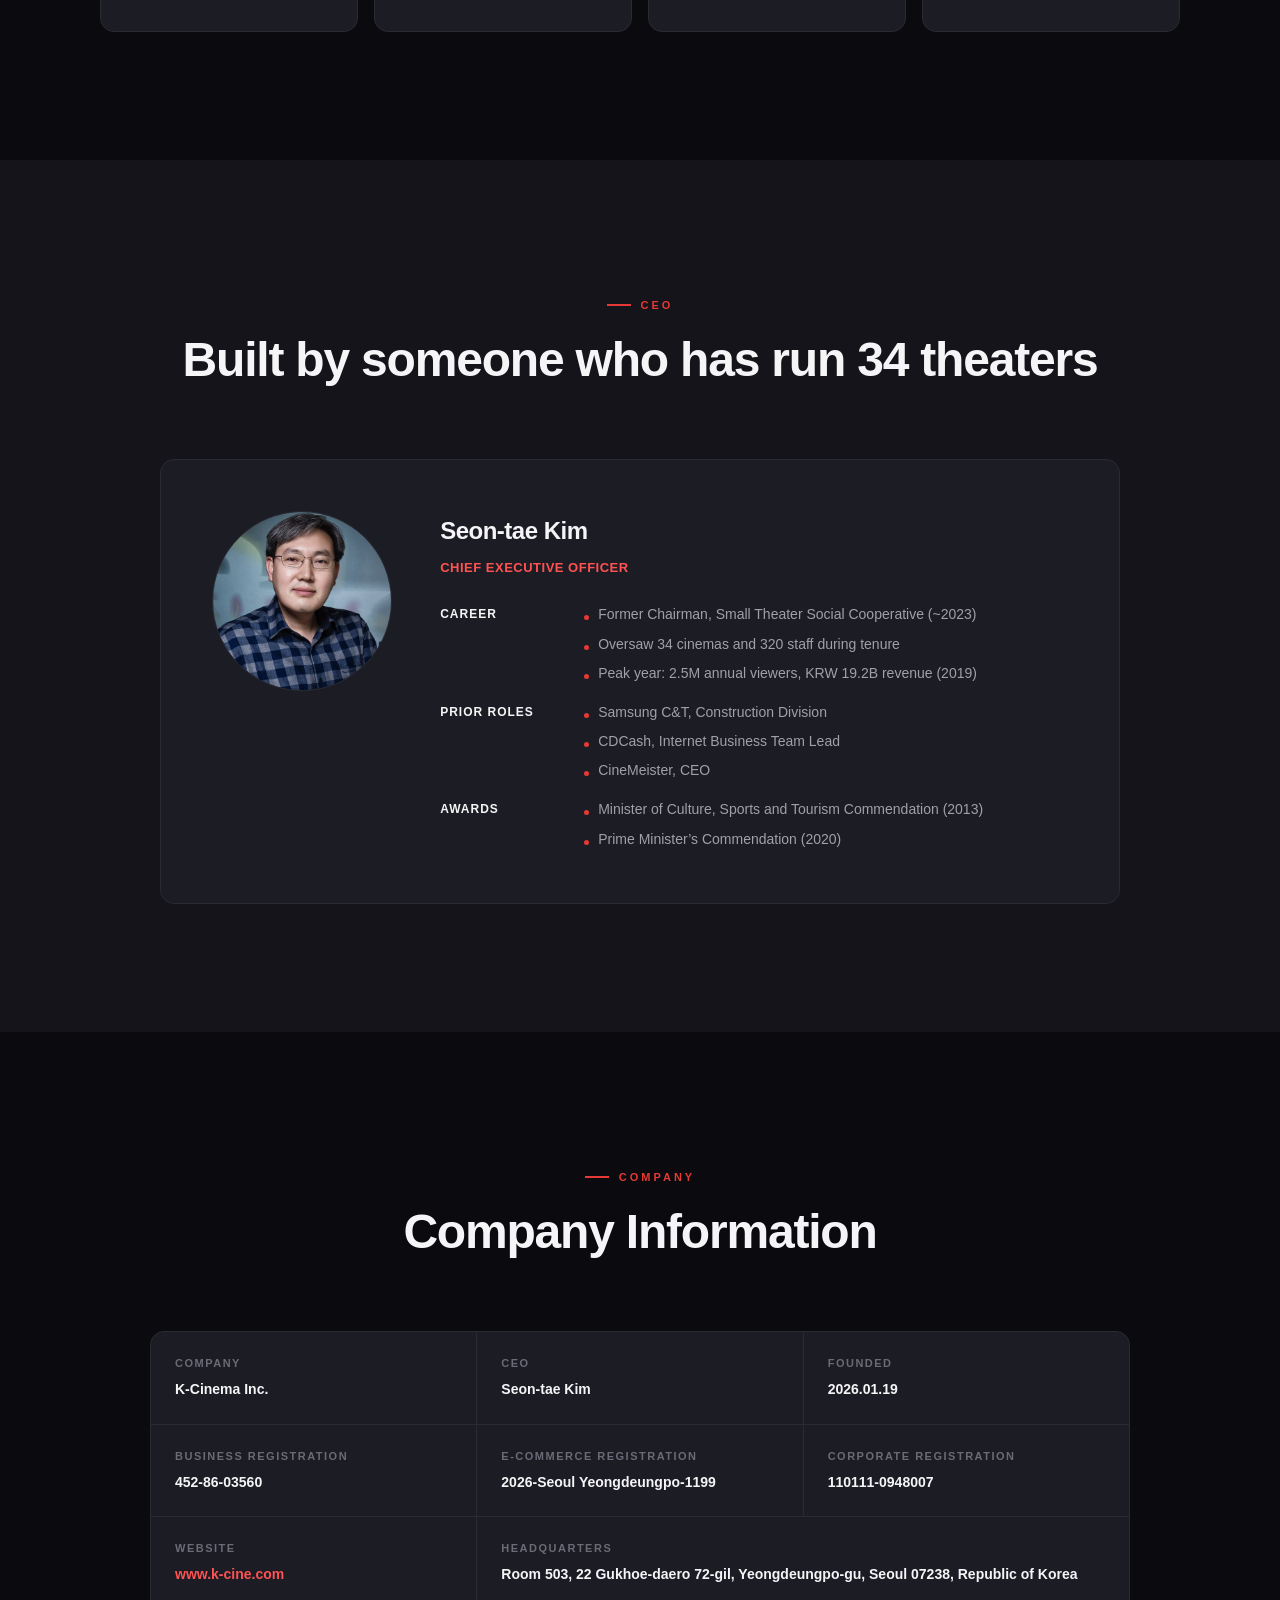
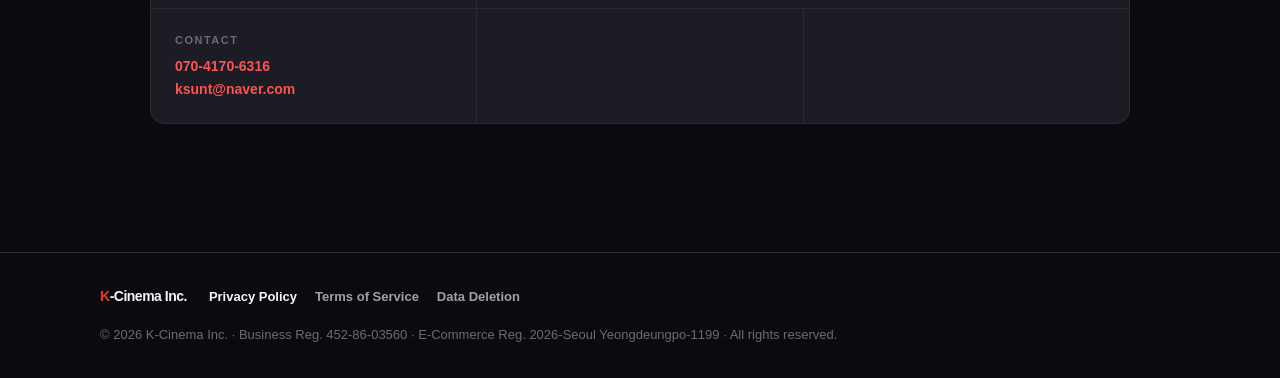
==== commit 2eba159a: "feat: add localized impersonation warning notice" ====
--- a/index.html
+++ b/index.html
@@ -12,6 +12,7 @@
     <meta property="og:url" content="https://www.k-cine.com">
     <meta property="og:image" content="https://www.k-cine.com/logo.png">
     <link rel="icon" type="image/png" href="logo.png">
+    <link rel="stylesheet" href="css/safety-notice.css">
     <style>
         :root {
             --bg: #0B0B0F;
@@ -687,6 +688,63 @@
     </style>
 </head>
 <body>
+
+<aside class="safety-banner" aria-label="사칭 주의" data-notice-label="bannerLabel">
+    <div class="safety-banner-inner">
+        <span class="safety-banner-icon" aria-hidden="true">⚠</span>
+        <p data-notice="banner">[사칭 주의] 당사를 사칭한 'k-cinee.com' 및 카카오톡 상품권 이벤트는 (주)케이시네마와 무관합니다. 공식 사이트는 www.k-cine.com 뿐입니다.</p>
+        <button type="button" class="safety-banner-more" data-notice-open aria-haspopup="dialog" aria-controls="safety-notice" data-notice="more">자세히 보기</button>
+    </div>
+</aside>
+
+<dialog class="safety-notice" id="safety-notice" aria-labelledby="safety-notice-title">
+    <div class="safety-notice-header">
+        <div class="safety-notice-heading">
+            <span class="safety-notice-badge" data-notice="badge">공식 안내</span>
+            <button type="button" class="safety-notice-close" data-notice-close aria-label="공지 닫기" data-notice-label="closeLabel"><span aria-hidden="true">×</span></button>
+        </div>
+        <h2 id="safety-notice-title" tabindex="-1" autofocus data-notice="title">[주의] (주)케이시네마 사칭 피싱 사기 안내</h2>
+        <div class="lang-toggle safety-notice-languages" role="group" aria-label="공지 언어" data-notice-label="languageLabel">
+            <button type="button" data-setlang="ko" lang="ko">한국어</button>
+            <button type="button" data-setlang="en" lang="en">English</button>
+            <button type="button" data-setlang="zh" lang="zh">中文</button>
+            <button type="button" data-setlang="vi" lang="vi">Tiếng Việt</button>
+            <button type="button" data-setlang="th" lang="th">ไทย</button>
+        </div>
+    </div>
+    <div class="safety-notice-body" tabindex="0" role="region" aria-labelledby="safety-notice-title">
+        <p data-notice="intro">최근 카카오톡 등에서 '케이시네마', 'K CINEMA', '네이버 영화 배급사'를 사칭하여 이벤트 참여를 유도하는 사례가 확인되었습니다.</p>
+        <div class="safety-notice-section" data-notice-section="methods">
+            <h3 data-notice="methodsTitle">확인된 사칭 수법</h3>
+            <ol data-notice-list="methods">
+                <li>카카오톡으로 접근해 네이버에서 특정 영화를 검색하고 '하트(좋아요)'를 누른 뒤 캡처를 보내면 상품권(CU·다이소·신세계·배달의민족 등)을 준다고 안내</li>
+                <li>당사 공식 도메인(k-cine.com)과 유사한 k-cinee.com 사이트 가입을 요구하고 아이디를 받아 감</li>
+                <li>이후 대화 내용을 삭제</li>
+            </ol>
+        </div>
+        <div class="safety-notice-section safety-notice-policy">
+            <h3 data-notice="policyTitle">(주)케이시네마는</h3>
+            <ul data-notice-list="policy">
+                <li>카카오톡 개인 메시지로 상품권 이벤트나 부업·미션을 진행하지 않습니다.</li>
+                <li>어떠한 경우에도 가입비, 수수료, 선입금, 티켓 구매 비용 등 금전을 요구하지 않습니다.</li>
+                <li>'네이버 영화 배급사'가 아니며, 위 사이트·계정과 아무런 관련이 없습니다.</li>
+            </ul>
+        </div>
+        <div class="safety-notice-section safety-notice-channels">
+            <h3 data-notice="channelsTitle">공식 채널은 아래뿐입니다</h3>
+            <dl>
+                <div><dt data-notice="website">홈페이지</dt><dd><a href="https://www.k-cine.com">www.k-cine.com</a></dd></div>
+                <div><dt data-notice="phone">전화</dt><dd><a href="tel:+827041706316">070-4170-6316</a></dd></div>
+            </dl>
+        </div>
+        <p class="safety-notice-guidance" data-notice="guidance">유사한 연락을 받으셨다면 링크를 누르거나 개인정보를 입력하지 마시고, 위 공식 연락처로 사실 여부를 확인해 주세요. 이미 가입하거나 송금하셨다면 즉시 경찰청(112, ecrm.police.go.kr) 또는 한국인터넷진흥원(118)에 신고해 주시기 바랍니다.</p>
+        <p data-notice="legal">당사는 사칭 행위에 대해 수사기관 신고 등 법적 조치를 진행하고 있습니다.</p>
+        <p class="safety-notice-signature"><time datetime="2026-10-01" data-notice="date">2026년 10월 1일</time><br><strong data-notice="company">(주)케이시네마</strong></p>
+    </div>
+    <div class="safety-notice-footer">
+        <button type="button" class="safety-notice-confirm" data-notice-close data-notice="confirm">확인했습니다</button>
+    </div>
+</dialog>
 
 <nav class="nav">
     <div class="container nav-inner">
@@ -1482,6 +1540,10 @@
             }
         });
         try { localStorage.setItem(STORAGE_KEY, lang); } catch (e) {}
+        document.querySelectorAll('[data-setlang]').forEach(btn => {
+            btn.setAttribute('aria-pressed', String(btn.getAttribute('data-setlang') === lang));
+        });
+        document.dispatchEvent(new CustomEvent('kc:languagechange', { detail: { lang } }));
     }
 
     document.addEventListener('DOMContentLoaded', () => {
@@ -1492,6 +1554,7 @@
     });
 })();
 </script>
+<script src="js/safety-notice.js"></script>
 
 </body>
 </html>
--- a/css/safety-notice.css
+++ b/css/safety-notice.css
@@ -0,0 +1,155 @@
+.safety-banner {
+    background: #fff0d3;
+    border-bottom: 1px solid #e7c58c;
+    color: #582b0b;
+}
+
+.safety-banner-inner {
+    display: flex;
+    align-items: center;
+    justify-content: center;
+    gap: 10px;
+    max-width: 1600px;
+    margin: 0 auto;
+    padding: 12px 24px;
+    font-size: 13px;
+    line-height: 1.6;
+}
+
+.safety-banner-icon { flex-shrink: 0; font-size: 21px; }
+.safety-banner p { margin: 0; }
+.safety-banner-more {
+    flex-shrink: 0;
+    border: 0;
+    padding: 6px 0;
+    background: transparent;
+    color: inherit;
+    font: inherit;
+    font-weight: 800;
+    text-decoration: underline;
+    text-underline-offset: 3px;
+    cursor: pointer;
+}
+
+html.safety-notice-open,
+html.safety-notice-open body { overflow: hidden; }
+
+.safety-notice {
+    position: fixed;
+    inset: 0;
+    width: min(740px, calc(100% - 32px));
+    max-width: none;
+    max-height: calc(100vh - 48px);
+    max-height: calc(100dvh - 48px);
+    margin: auto;
+    padding: 0;
+    overflow: hidden;
+    border: 1px solid #e4d8d5;
+    border-top: 5px solid #c62f2b;
+    border-radius: 18px;
+    background: #fffdfb;
+    color: #292323;
+    box-shadow: 0 24px 90px #0008;
+    font: inherit;
+    line-height: 1.8;
+}
+
+.safety-notice[open] { display: flex; flex-direction: column; }
+.safety-notice::backdrop { background: rgba(0, 0, 0, 0.76); }
+.safety-notice [hidden] { display: none; }
+.safety-notice-header { flex-shrink: 0; padding: 20px 30px 18px; border-bottom: 1px solid #eee4df; }
+.safety-notice-heading { display: flex; align-items: center; justify-content: space-between; gap: 12px; margin-bottom: 8px; }
+.safety-notice-badge { color: #a92925; font-size: 12px; font-weight: 800; letter-spacing: 0.04em; }
+.safety-notice-close {
+    display: grid;
+    place-items: center;
+    flex-shrink: 0;
+    width: 40px;
+    height: 40px;
+    border: 1px solid #e6dad5;
+    border-radius: 50%;
+    background: #fffdfb;
+    color: #655450;
+    font: inherit;
+    font-size: 27px;
+    line-height: 1;
+    cursor: pointer;
+}
+.safety-notice h2 {
+    color: #292323;
+    font-size: clamp(20px, 3.5vw, 28px);
+    line-height: 1.4;
+    letter-spacing: -0.6px;
+    overflow-wrap: anywhere;
+}
+.safety-notice h2:focus { outline: none; }
+.safety-notice .safety-notice-languages {
+    display: flex;
+    flex-wrap: wrap;
+    width: fit-content;
+    margin-top: 16px;
+    background: #f4eeea;
+    border-color: #e6dad5;
+}
+.safety-notice .lang-toggle button { color: #66544e; padding: 6px 12px; letter-spacing: 0; min-height: 34px; }
+.safety-notice .lang-toggle button:hover { color: #a92925; }
+.safety-notice .lang-toggle button[aria-pressed="true"] { background: #b62d29; color: #fff; }
+.safety-notice-body {
+    min-height: 0;
+    overflow-y: auto;
+    overscroll-behavior: contain;
+    padding: 24px 30px;
+    font-size: 14px;
+    overflow-wrap: anywhere;
+}
+.safety-notice-body > p + p { margin-top: 14px; }
+.safety-notice-section { margin-top: 24px; }
+.safety-notice h3 { margin: 0 0 10px; color: #292323; font-size: 16px; line-height: 1.6; }
+.safety-notice ol, .safety-notice ul { padding-left: 21px; }
+.safety-notice li + li { margin-top: 8px; }
+.safety-notice-policy { border-left: 3px solid #c62f2b; border-radius: 0 10px 10px 0; padding: 18px 20px; background: #fff0ec; }
+.safety-notice-policy h3 { color: #a92925; }
+.safety-notice-channels { padding: 18px 20px; border: 1px solid #e6dad5; border-radius: 10px; background: #f7f3ef; }
+.safety-notice-channels dl > div { display: flex; flex-wrap: wrap; gap: 4px 16px; }
+.safety-notice-channels dt { min-width: 80px; color: #655450; }
+.safety-notice-channels a { color: #96312b; font-weight: 750; text-decoration: underline; text-underline-offset: 3px; }
+.safety-notice-guidance { margin-top: 24px; }
+.safety-notice-signature { text-align: right; color: #655450; }
+.safety-notice-footer { flex-shrink: 0; padding: 16px 30px; border-top: 1px solid #eee4df; }
+.safety-notice-confirm {
+    width: 100%;
+    padding: 12px 18px;
+    border: 0;
+    border-radius: 9px;
+    background: #b62d29;
+    color: #fff;
+    font: inherit;
+    font-size: 14px;
+    font-weight: 750;
+    cursor: pointer;
+}
+.safety-notice-confirm:hover { background: #94231f; }
+.safety-notice button:focus-visible,
+.safety-notice a:focus-visible,
+.safety-banner button:focus-visible { outline: 3px solid #2474c7; outline-offset: 3px; }
+.safety-notice-body:focus-visible { outline: 2px solid #2474c7; outline-offset: -2px; }
+
+@media (max-width: 600px) {
+    .safety-banner-inner { display: grid; grid-template-columns: 20px minmax(0, 1fr); gap: 4px 8px; padding: 12px 16px; font-size: 12px; }
+    .safety-banner-icon { align-self: start; font-size: 18px; }
+    .safety-banner-more { grid-column: 2; justify-self: start; }
+    .safety-notice { width: calc(100% - 20px); max-height: calc(100vh - 24px); max-height: calc(100dvh - 24px); border-radius: 14px; }
+    .safety-notice-header { padding: 12px 18px 16px; }
+    .safety-notice .lang-toggle button { padding: 6px 9px; font-size: 11px; }
+    .safety-notice-body { padding: 20px 18px; }
+    .safety-notice-policy, .safety-notice-channels { padding: 16px; }
+    .safety-notice-footer { padding: 12px 18px; }
+}
+
+@media (max-height: 500px) {
+    .safety-notice-header { padding-top: 8px; padding-bottom: 10px; }
+    .safety-notice-heading { margin-bottom: 0; }
+    .safety-notice h2 { font-size: 18px; }
+    .safety-notice .safety-notice-languages { margin-top: 8px; }
+    .safety-notice-footer { padding-top: 8px; padding-bottom: 8px; }
+}
